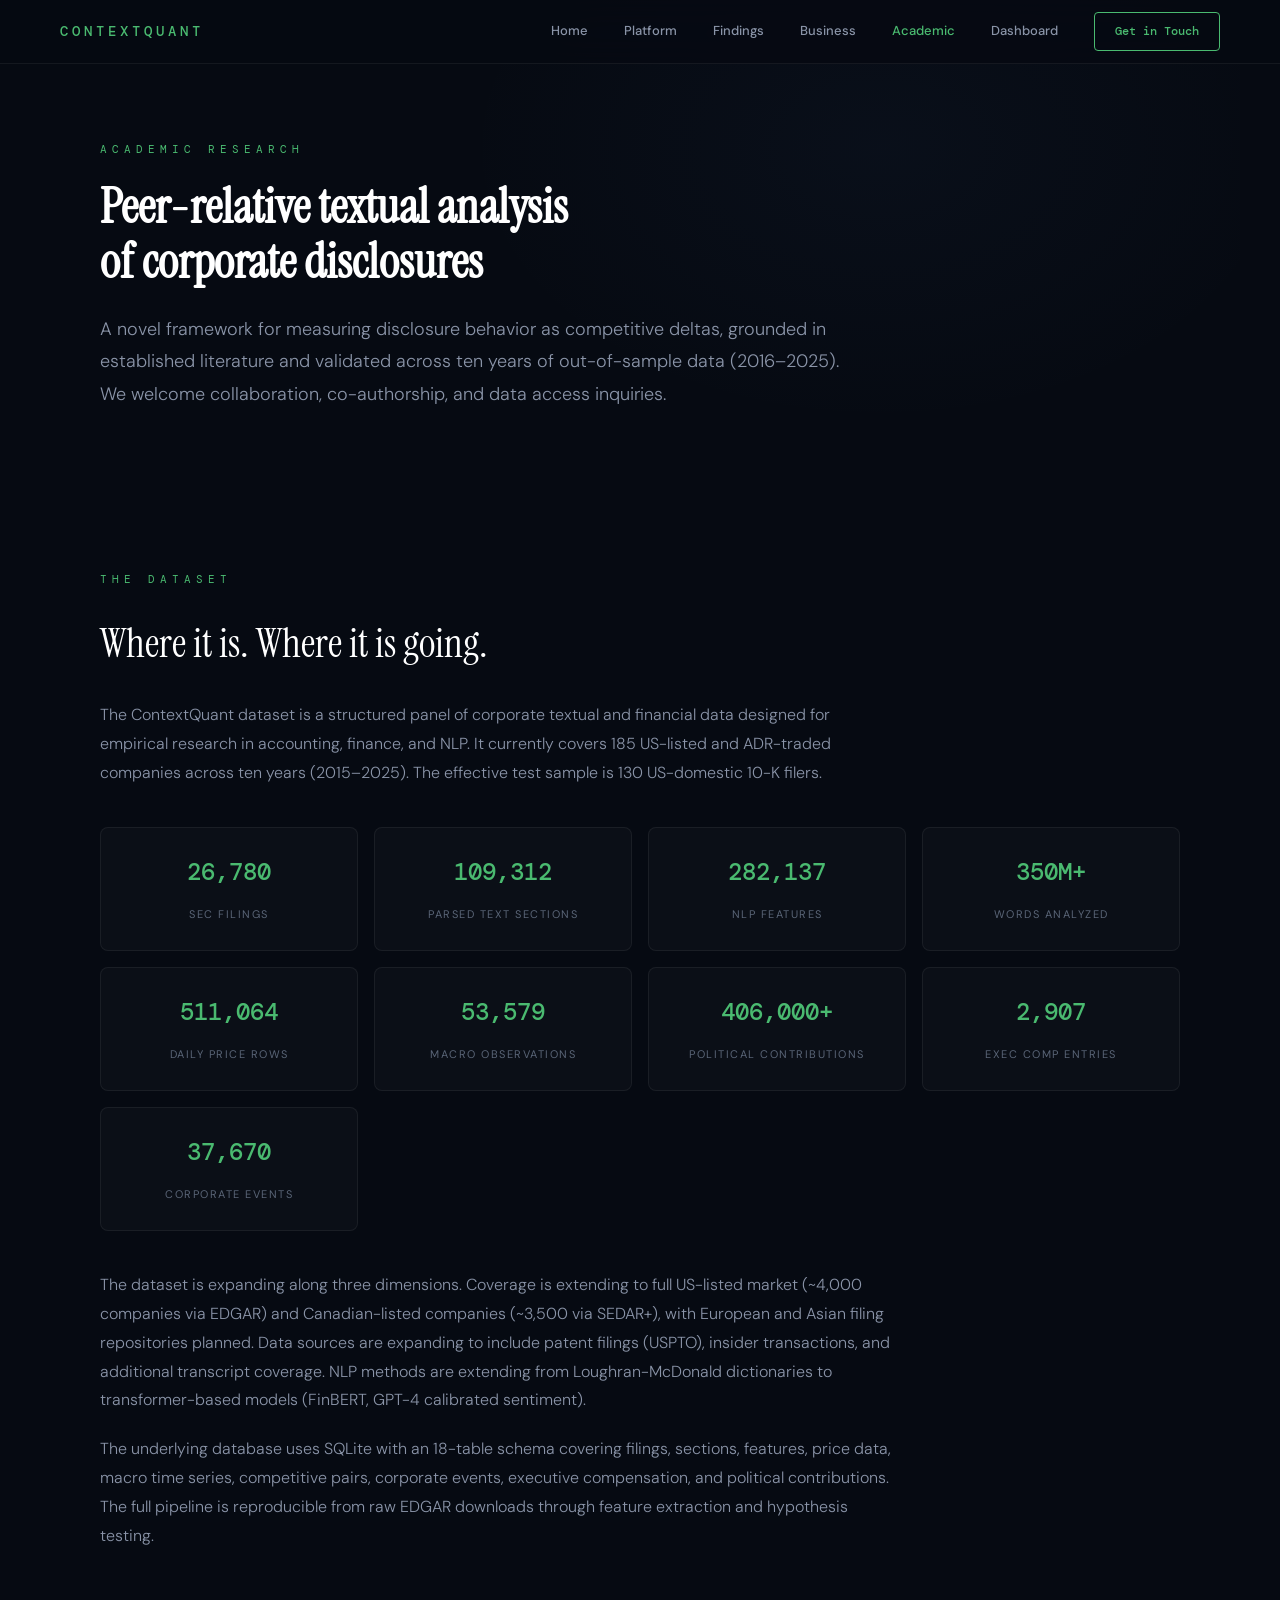
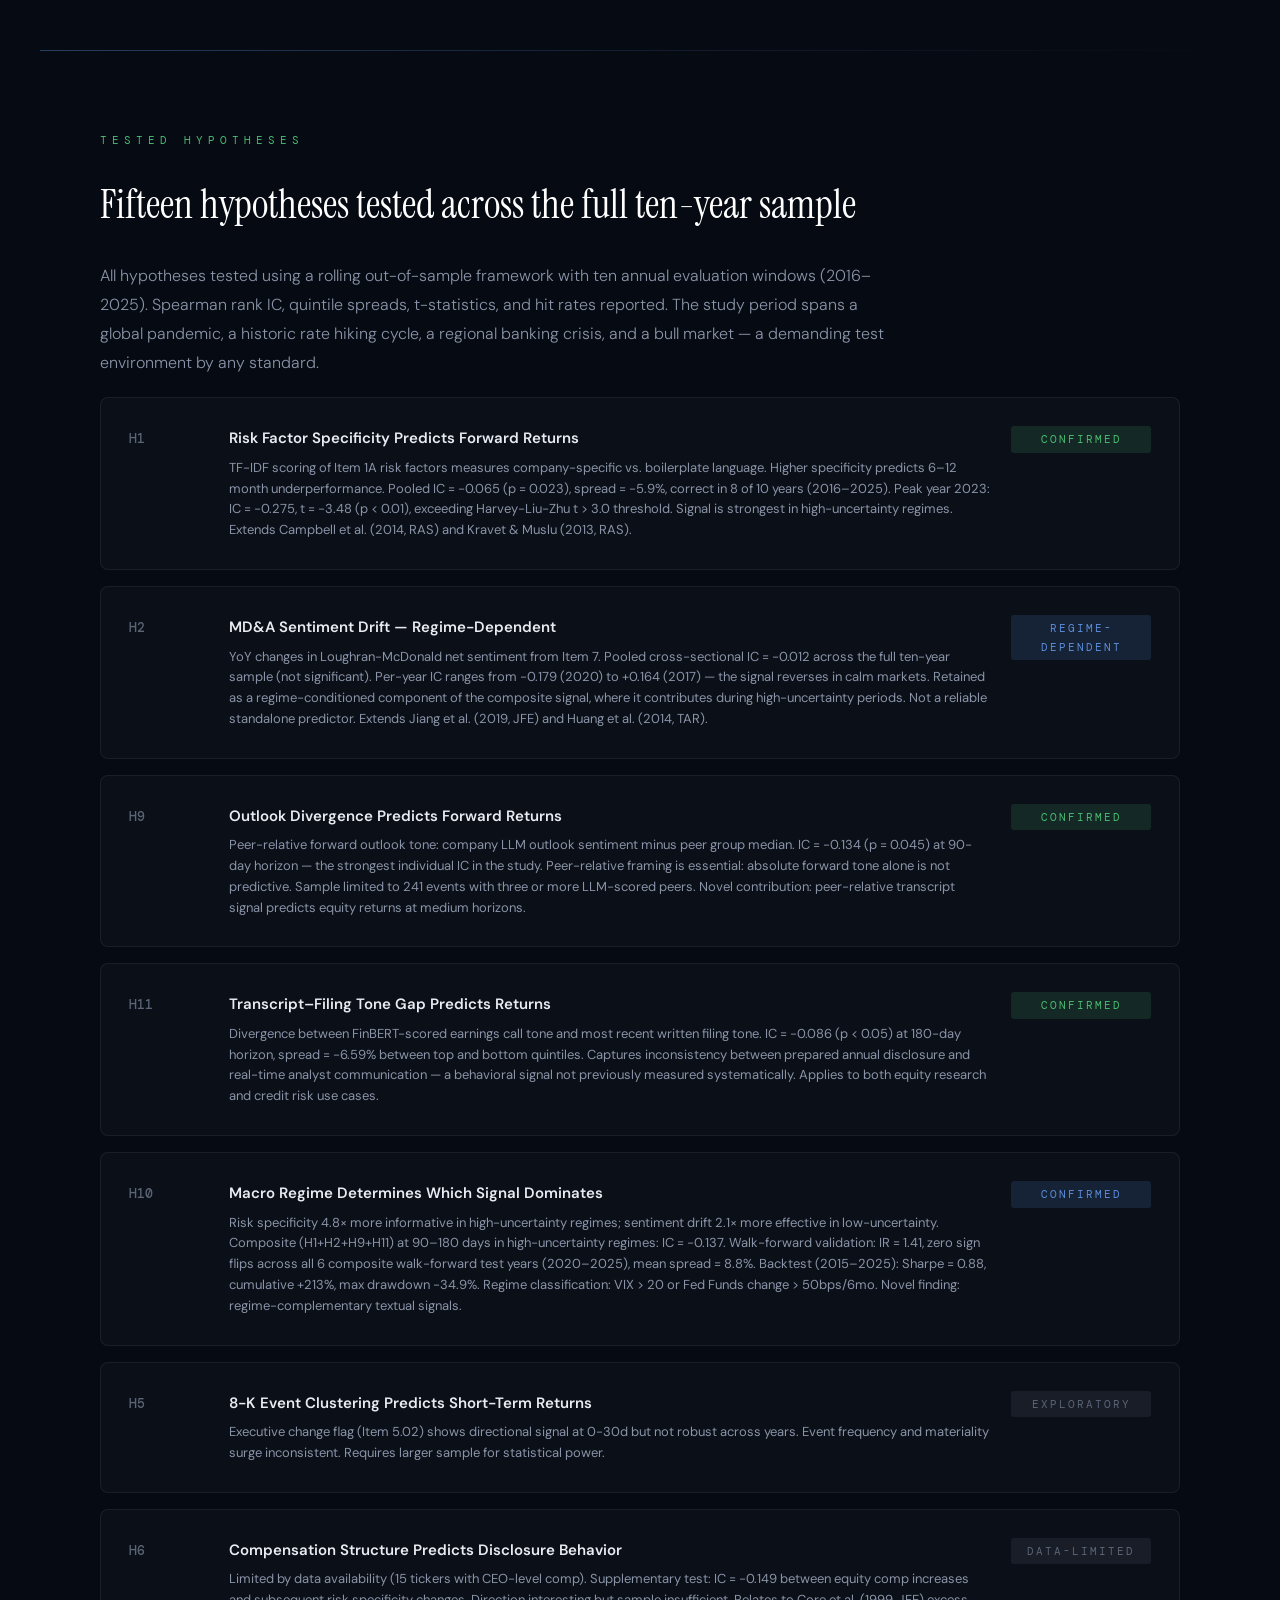
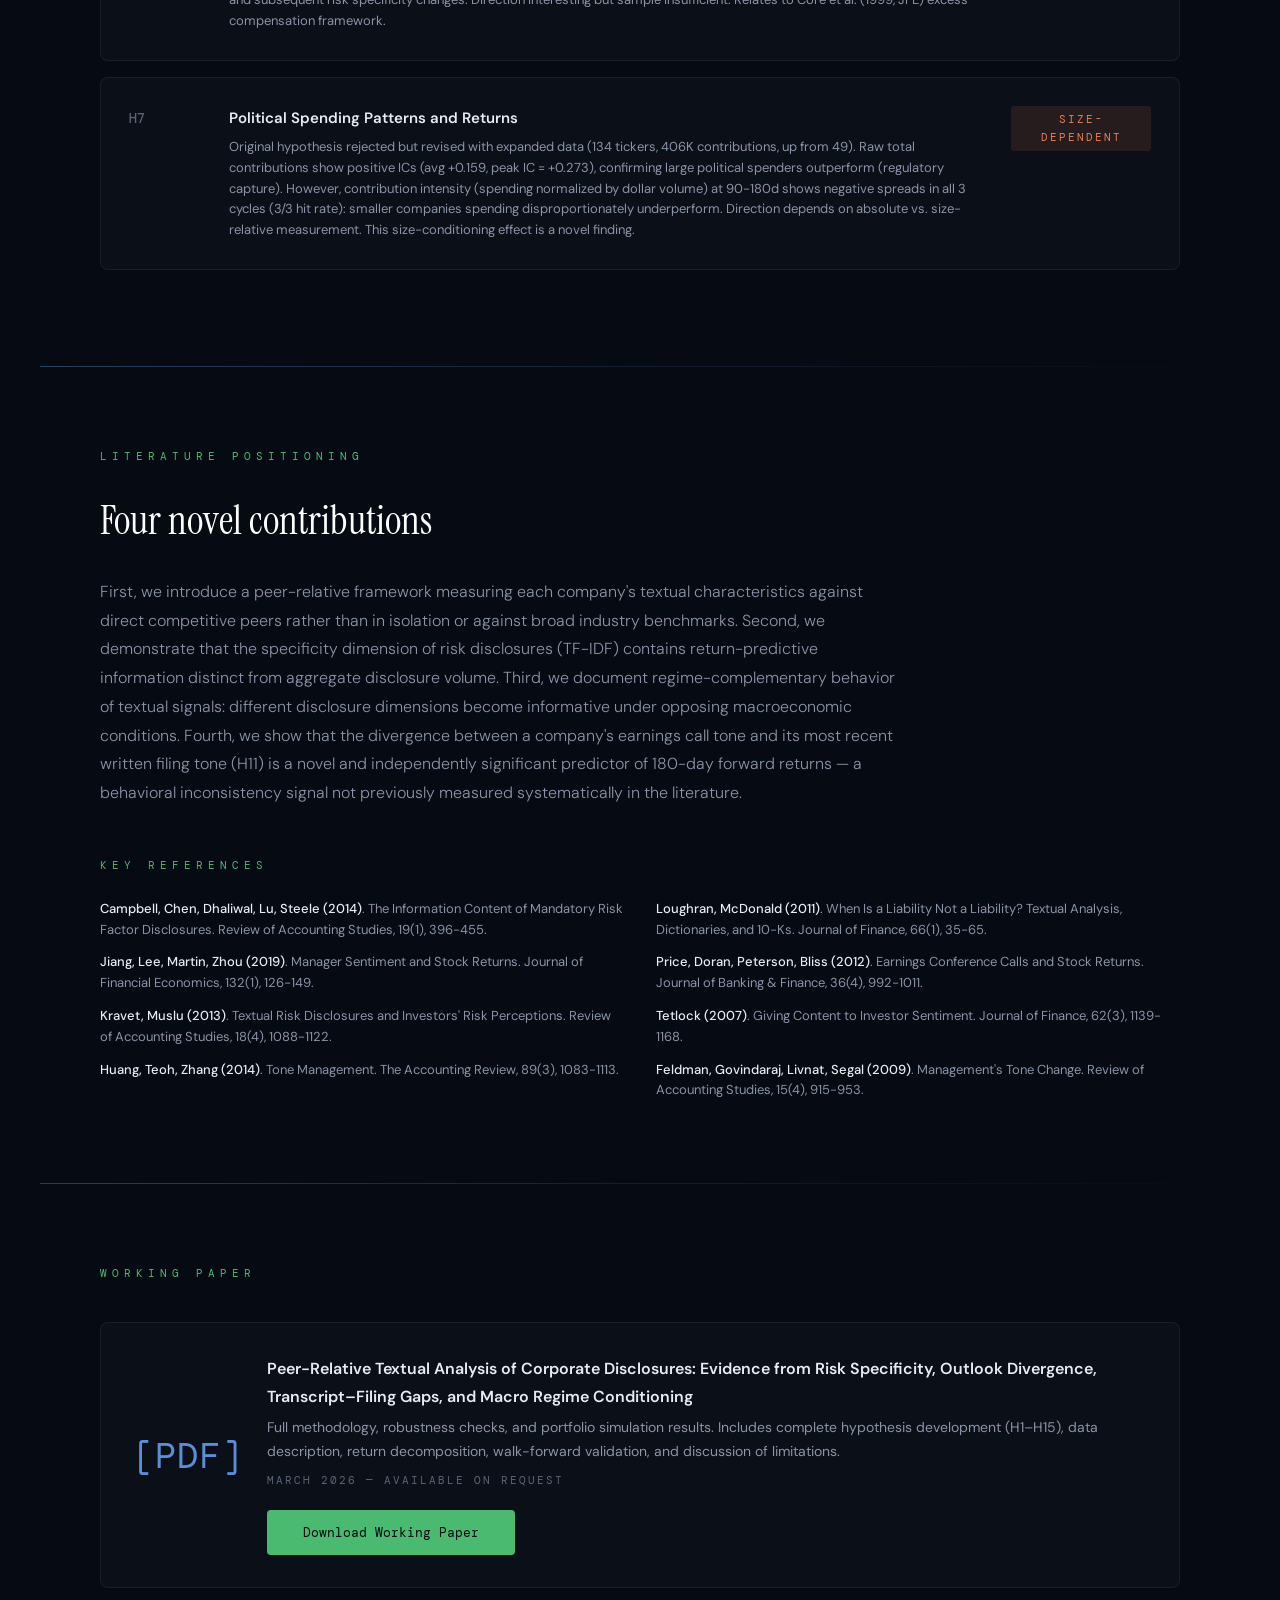
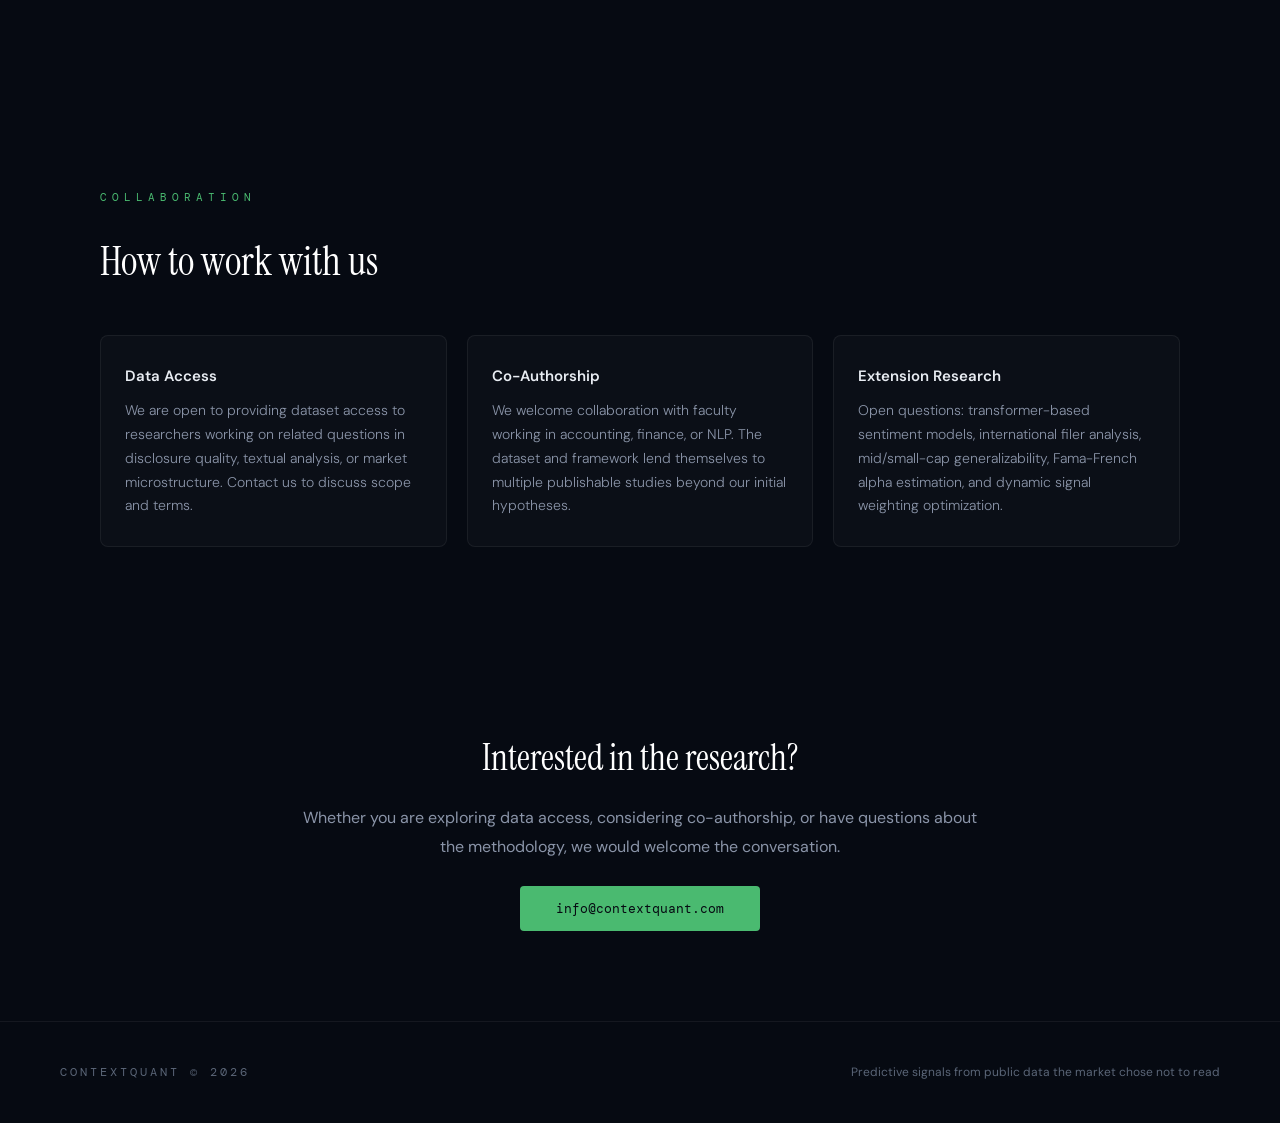
==== academic.html @ c2233251 "Add files via upload" ====
<!DOCTYPE html>
<html lang="en">
<head>
<meta charset="utf-8">
<meta name="viewport" content="width=device-width, initial-scale=1">
<title>ContextQuant | Academic Research</title>
<link href="https://fonts.googleapis.com/css2?family=DM+Mono:wght@300;400;500&family=Instrument+Serif:ital@0;1&family=DM+Sans:wght@300;400;500;600;700&display=swap" rel="stylesheet">
<style>
:root{--bg-deep:#060a12;--bg-card:rgba(255,255,255,0.025);--bg-card-hover:rgba(255,255,255,0.045);--border:rgba(255,255,255,0.06);--border-hover:rgba(74,186,112,0.3);--green:#4aba70;--green-dim:rgba(74,186,112,0.15);--blue:#5b8dd9;--blue-dim:rgba(91,141,217,0.15);--orange:#e67e51;--text-primary:#e8ecf2;--text-secondary:#8a94a8;--text-muted:#5a6577;--mono:'DM Mono','Courier New',monospace;--serif:'Instrument Serif',Georgia,serif;--sans:'DM Sans','Helvetica Neue',sans-serif}
*{margin:0;padding:0;box-sizing:border-box}html{scroll-behavior:smooth}body{background:var(--bg-deep);color:var(--text-primary);font-family:var(--sans);line-height:1.7;-webkit-font-smoothing:antialiased}
nav{position:fixed;top:0;left:0;right:0;z-index:100;background:rgba(6,10,18,0.85);backdrop-filter:blur(20px);border-bottom:1px solid var(--border);padding:0 60px;height:64px;display:flex;align-items:center;justify-content:space-between}
.nav-brand{font-family:var(--mono);font-size:14px;font-weight:500;letter-spacing:4px;color:var(--green);text-transform:uppercase;text-decoration:none}
.nav-links{display:flex;gap:36px;align-items:center}.nav-links a{font-size:13px;font-weight:500;color:var(--text-secondary);text-decoration:none;transition:color 0.3s}.nav-links a:hover{color:var(--text-primary)}.nav-links a.active{color:var(--green)}
.nav-cta{font-family:var(--mono)!important;font-size:12px!important;padding:8px 20px;border:1px solid var(--green);color:var(--green)!important;border-radius:4px;transition:all 0.3s}.nav-cta:hover{background:var(--green-dim)}
.page-hero{padding:140px 60px 80px;max-width:1200px;margin:0 auto;position:relative}
.page-hero::before{content:'';position:absolute;top:0;left:0;right:0;bottom:0;background:radial-gradient(ellipse 600px 400px at 70% 30%,rgba(91,141,217,0.04) 0%,transparent 70%);pointer-events:none}
.page-label{font-family:var(--mono);font-size:11px;letter-spacing:5px;color:var(--green);text-transform:uppercase;margin-bottom:20px;position:relative}
.page-title{font-family:var(--serif);font-size:48px;line-height:1.15;color:#fff;margin-bottom:24px;position:relative}
.page-sub{font-size:18px;font-weight:300;color:var(--text-secondary);line-height:1.8;max-width:740px;position:relative}
section{padding:80px 60px;max-width:1200px;margin:0 auto}
.section-label{font-family:var(--mono);font-size:11px;letter-spacing:5px;color:var(--green);text-transform:uppercase;margin-bottom:20px}
.section-title{font-family:var(--serif);font-size:40px;color:#fff;margin-bottom:24px}
.section-text{font-size:16px;font-weight:300;color:var(--text-secondary);line-height:1.8;max-width:800px;margin-bottom:20px}
.divider{height:1px;background:linear-gradient(90deg,rgba(91,141,217,0.4),rgba(91,141,217,0.15) 50%,transparent);margin:40px 0}

.dataset-grid{display:grid;grid-template-columns:repeat(4,1fr);gap:16px;margin:40px 0}
.ds-card{background:var(--bg-card);border:1px solid var(--border);border-radius:8px;padding:24px 20px;text-align:center;transition:all 0.3s}.ds-card:hover{border-color:var(--border-hover)}
.ds-num{font-family:var(--mono);font-size:24px;font-weight:500;color:var(--green);display:block;margin-bottom:6px}
.ds-label{font-size:11px;letter-spacing:1.5px;text-transform:uppercase;color:var(--text-muted)}

.hyp-card{background:var(--bg-card);border:1px solid var(--border);border-radius:8px;padding:28px 28px;margin-bottom:16px;display:grid;grid-template-columns:80px 1fr 140px;gap:20px;align-items:start;transition:all 0.3s}
.hyp-card:hover{border-color:var(--border-hover)}
.hyp-id{font-family:var(--mono);font-size:13px;font-weight:500;color:var(--text-muted);padding-top:2px}
.hyp-title{font-size:15px;font-weight:600;color:var(--text-primary);margin-bottom:6px}
.hyp-desc{font-size:13px;color:var(--text-secondary);line-height:1.6}
.hyp-status{font-family:var(--mono);font-size:11px;letter-spacing:2px;text-transform:uppercase;padding:4px 12px;border-radius:3px;text-align:center}
.hs-strong{background:var(--green-dim);color:var(--green)}.hs-moderate{background:var(--blue-dim);color:var(--blue)}.hs-weak{background:rgba(122,133,153,0.12);color:var(--text-muted)}.hs-reversed{background:rgba(230,126,81,0.12);color:var(--orange)}

.ref-list{columns:2;column-gap:32px;margin-top:24px}
.ref-item{font-size:13px;color:var(--text-secondary);line-height:1.6;margin-bottom:12px;break-inside:avoid}
.ref-item strong{color:var(--text-primary);font-weight:500}

.collab-grid{display:grid;grid-template-columns:repeat(3,1fr);gap:20px;margin-top:40px}
.collab-card{background:var(--bg-card);border:1px solid var(--border);border-radius:8px;padding:28px 24px;transition:all 0.3s}.collab-card:hover{border-color:var(--border-hover);transform:translateY(-2px)}
.cc-title{font-size:15px;font-weight:600;color:var(--text-primary);margin-bottom:10px}
.cc-text{font-size:14px;font-weight:300;color:var(--text-secondary);line-height:1.7}

.paper-box{background:var(--bg-card);border:1px solid var(--border);border-radius:8px;padding:32px;margin:40px 0;display:flex;align-items:center;gap:24px}
.paper-icon{font-family:var(--mono);font-size:36px;color:var(--blue);flex-shrink:0}
.paper-title{font-size:16px;font-weight:600;color:var(--text-primary);margin-bottom:6px}
.paper-desc{font-size:14px;color:var(--text-secondary)}
.paper-status{font-family:var(--mono);font-size:11px;color:var(--text-muted);letter-spacing:2px;text-transform:uppercase;margin-top:8px}

.cta-section{padding:100px 60px;text-align:center;max-width:800px;margin:0 auto}
.ct{font-family:var(--serif);font-size:36px;color:#fff;margin-bottom:16px}.cx{font-size:16px;color:var(--text-secondary);margin-bottom:32px;line-height:1.8}
.btn{font-family:var(--mono);font-size:13px;padding:14px 36px;background:var(--green);color:var(--bg-deep);border:none;border-radius:4px;text-decoration:none;transition:all 0.3s;cursor:pointer}.btn:hover{background:#5ccf85}
/* PDF Gate Modal */
.modal-overlay{display:none;position:fixed;inset:0;background:rgba(0,0,0,0.75);z-index:500;align-items:center;justify-content:center;padding:24px}
.modal-overlay.open{display:flex}
.modal-box{background:#0d1520;border:1px solid rgba(74,186,112,0.3);border-radius:10px;padding:40px;max-width:480px;width:100%;position:relative}
.modal-close{position:absolute;top:16px;right:16px;background:none;border:none;color:var(--text-muted);font-size:20px;cursor:pointer;line-height:1;padding:4px 8px}
.modal-close:hover{color:var(--text-primary)}
.modal-title{font-family:var(--serif);font-size:24px;color:#fff;margin-bottom:8px}
.modal-sub{font-size:14px;color:var(--text-secondary);margin-bottom:24px;line-height:1.6}
.modal-field{margin-bottom:16px}
.modal-field label{display:block;font-family:var(--mono);font-size:11px;letter-spacing:2px;text-transform:uppercase;color:var(--text-muted);margin-bottom:6px}
.modal-field input{width:100%;background:rgba(255,255,255,0.05);border:1px solid var(--border);border-radius:4px;padding:10px 14px;color:var(--text-primary);font-family:var(--sans);font-size:14px;outline:none;transition:border-color 0.2s}
.modal-field input:focus{border-color:rgba(74,186,112,0.5)}
.modal-row{display:grid;grid-template-columns:1fr 1fr;gap:16px}
.modal-submit{width:100%;margin-top:8px;font-family:var(--mono);font-size:13px;padding:12px;background:var(--green);color:var(--bg-deep);border:none;border-radius:4px;cursor:pointer;transition:background 0.3s;letter-spacing:1px}
.modal-submit:hover{background:#5ccf85}
.modal-note{font-size:12px;color:var(--text-muted);margin-top:12px;text-align:center}
.modal-success{display:none;text-align:center;padding:20px 0}
.modal-success p{color:var(--text-secondary);font-size:15px;line-height:1.7;margin-bottom:16px}
.modal-success .success-icon{font-size:36px;margin-bottom:12px;color:var(--green)}
footer{padding:40px 60px;border-top:1px solid var(--border);display:flex;justify-content:space-between}.fb{font-family:var(--mono);font-size:12px;color:var(--text-muted);letter-spacing:3px;text-transform:uppercase}.fr{font-size:12px;color:var(--text-muted)}
.fi{opacity:0;transform:translateY(24px);transition:opacity 0.7s,transform 0.7s}.fi.v{opacity:1;transform:translateY(0)}
@media(max-width:900px){nav{padding:0 24px}.page-hero,section,.cta-section{padding-left:24px;padding-right:24px}.dataset-grid{grid-template-columns:repeat(2,1fr)}.hyp-card{grid-template-columns:1fr;gap:8px}.collab-grid{grid-template-columns:1fr}.ref-list{columns:1}}

/* Hamburger nav */
.nav-hamburger{display:none;flex-direction:column;justify-content:space-between;width:24px;height:18px;cursor:pointer;background:none;border:none;padding:0;z-index:200}
.nav-hamburger span{display:block;height:2px;background:var(--green);border-radius:2px;transition:all 0.3s}
.nav-hamburger.open span:nth-child(1){transform:translateY(8px) rotate(45deg)}
.nav-hamburger.open span:nth-child(2){opacity:0}
.nav-hamburger.open span:nth-child(3){transform:translateY(-8px) rotate(-45deg)}

@media(max-width:900px){
  .nav-hamburger{display:flex !important}
  .nav-links{display:none;flex-direction:column;position:fixed;top:64px;left:0;right:0;background:rgba(6,10,18,0.98);backdrop-filter:blur(20px);border-bottom:1px solid var(--border);padding:16px 24px 24px;z-index:99}
  .nav-links.mobile-open{display:flex}
  .nav-links a{padding:14px 0;border-bottom:1px solid var(--border);font-size:15px}
  .nav-cta{margin-top:8px;text-align:center;padding:12px 20px}
}
@media(max-width:480px){
  .page-title,.hero-title{font-size:32px!important}
  .section-title{font-size:28px!important}
}
</style>
</head>
<body>
<nav><a href="index.html" class="nav-brand">ContextQuant</a><div class="nav-links" id="navLinks"><a href="index.html">Home</a><a href="index.html#platform">Platform</a><a href="index.html#findings">Findings</a><a href="business.html">Business</a><a href="academic.html" class="active">Academic</a><a href="dashboard.html">Dashboard</a><a href="mailto:info@contextquant.com?subject=ContextQuant%20Academic%20Inquiry" class="nav-cta">Get in Touch</a></div><button class="nav-hamburger" id="navHamburger" aria-label="Menu"><span></span><span></span><span></span></button>
</nav>

<div class="page-hero">
<div class="page-label">Academic Research</div>
<h1 class="page-title">Peer-relative textual analysis<br>of corporate disclosures</h1>
<p class="page-sub">A novel framework for measuring disclosure behavior as competitive deltas, grounded in established literature and validated across ten years of out-of-sample data (2016–2025). We welcome collaboration, co-authorship, and data access inquiries.</p>
</div>

<section>
<div class="section-label">The Dataset</div>
<div class="section-title">Where it is. Where it is going.</div>
<div class="section-text">The ContextQuant dataset is a structured panel of corporate textual and financial data designed for empirical research in accounting, finance, and NLP. It currently covers 185 US-listed and ADR-traded companies across ten years (2015–2025). The effective test sample is 130 US-domestic 10-K filers.</div>

<div class="dataset-grid">
<div class="ds-card"><span class="ds-num">26,780</span><span class="ds-label">SEC Filings</span></div>
<div class="ds-card"><span class="ds-num">109,312</span><span class="ds-label">Parsed Text Sections</span></div>
<div class="ds-card"><span class="ds-num">282,137</span><span class="ds-label">NLP Features</span></div>
<div class="ds-card"><span class="ds-num">350M+</span><span class="ds-label">Words Analyzed</span></div>
<div class="ds-card"><span class="ds-num">511,064</span><span class="ds-label">Daily Price Rows</span></div>
<div class="ds-card"><span class="ds-num">53,579</span><span class="ds-label">Macro Observations</span></div>
<div class="ds-card"><span class="ds-num">406,000+</span><span class="ds-label">Political Contributions</span></div>
<div class="ds-card"><span class="ds-num">2,907</span><span class="ds-label">Exec Comp Entries</span></div>
<div class="ds-card"><span class="ds-num">37,670</span><span class="ds-label">Corporate Events</span></div>
</div>

<div class="section-text">The dataset is expanding along three dimensions. Coverage is extending to full US-listed market (~4,000 companies via EDGAR) and Canadian-listed companies (~3,500 via SEDAR+), with European and Asian filing repositories planned. Data sources are expanding to include patent filings (USPTO), insider transactions, and additional transcript coverage. NLP methods are extending from Loughran-McDonald dictionaries to transformer-based models (FinBERT, GPT-4 calibrated sentiment).</div>

<div class="section-text">The underlying database uses SQLite with an 18-table schema covering filings, sections, features, price data, macro time series, competitive pairs, corporate events, executive compensation, and political contributions. The full pipeline is reproducible from raw EDGAR downloads through feature extraction and hypothesis testing.</div>
</section>

<div class="divider" style="max-width:1200px;margin:0 auto"></div>

<section>
<div class="section-label">Tested Hypotheses</div>
<div class="section-title">Fifteen hypotheses tested across the full ten-year sample</div>
<div class="section-text">All hypotheses tested using a rolling out-of-sample framework with ten annual evaluation windows (2016–2025). Spearman rank IC, quintile spreads, t-statistics, and hit rates reported. The study period spans a global pandemic, a historic rate hiking cycle, a regional banking crisis, and a bull market — a demanding test environment by any standard.</div>

<div class="hyp-card"><div class="hyp-id">H1</div><div><div class="hyp-title">Risk Factor Specificity Predicts Forward Returns</div><div class="hyp-desc">TF-IDF scoring of Item 1A risk factors measures company-specific vs. boilerplate language. Higher specificity predicts 6–12 month underperformance. Pooled IC = -0.065 (p = 0.023), spread = -5.9%, correct in 8 of 10 years (2016–2025). Peak year 2023: IC = -0.275, t = -3.48 (p &lt; 0.01), exceeding Harvey-Liu-Zhu t &gt; 3.0 threshold. Signal is strongest in high-uncertainty regimes. Extends Campbell et al. (2014, RAS) and Kravet &amp; Muslu (2013, RAS).</div></div><div class="hyp-status hs-strong">Confirmed</div></div>

<div class="hyp-card"><div class="hyp-id">H2</div><div><div class="hyp-title">MD&amp;A Sentiment Drift — Regime-Dependent</div><div class="hyp-desc">YoY changes in Loughran-McDonald net sentiment from Item 7. Pooled cross-sectional IC = -0.012 across the full ten-year sample (not significant). Per-year IC ranges from -0.179 (2020) to +0.164 (2017) — the signal reverses in calm markets. Retained as a regime-conditioned component of the composite signal, where it contributes during high-uncertainty periods. Not a reliable standalone predictor. Extends Jiang et al. (2019, JFE) and Huang et al. (2014, TAR).</div></div><div class="hyp-status hs-moderate">Regime-Dependent</div></div>

<div class="hyp-card"><div class="hyp-id">H9</div><div><div class="hyp-title">Outlook Divergence Predicts Forward Returns</div><div class="hyp-desc">Peer-relative forward outlook tone: company LLM outlook sentiment minus peer group median. IC = -0.134 (p = 0.045) at 90-day horizon — the strongest individual IC in the study. Peer-relative framing is essential: absolute forward tone alone is not predictive. Sample limited to 241 events with three or more LLM-scored peers. Novel contribution: peer-relative transcript signal predicts equity returns at medium horizons.</div></div><div class="hyp-status hs-strong">Confirmed</div></div>

<div class="hyp-card"><div class="hyp-id">H11</div><div><div class="hyp-title">Transcript–Filing Tone Gap Predicts Returns</div><div class="hyp-desc">Divergence between FinBERT-scored earnings call tone and most recent written filing tone. IC = -0.086 (p &lt; 0.05) at 180-day horizon, spread = -6.59% between top and bottom quintiles. Captures inconsistency between prepared annual disclosure and real-time analyst communication — a behavioral signal not previously measured systematically. Applies to both equity research and credit risk use cases.</div></div><div class="hyp-status hs-strong">Confirmed</div></div>

<div class="hyp-card"><div class="hyp-id">H10</div><div><div class="hyp-title">Macro Regime Determines Which Signal Dominates</div><div class="hyp-desc">Risk specificity 4.8× more informative in high-uncertainty regimes; sentiment drift 2.1× more effective in low-uncertainty. Composite (H1+H2+H9+H11) at 90–180 days in high-uncertainty regimes: IC = -0.137. Walk-forward validation: IR = 1.41, zero sign flips across all 6 composite walk-forward test years (2020–2025), mean spread = 8.8%. Backtest (2015–2025): Sharpe = 0.88, cumulative +213%, max drawdown -34.9%. Regime classification: VIX &gt; 20 or Fed Funds change &gt; 50bps/6mo. Novel finding: regime-complementary textual signals.</div></div><div class="hyp-status hs-moderate">Confirmed</div></div>

<div class="hyp-card"><div class="hyp-id">H5</div><div><div class="hyp-title">8-K Event Clustering Predicts Short-Term Returns</div><div class="hyp-desc">Executive change flag (Item 5.02) shows directional signal at 0-30d but not robust across years. Event frequency and materiality surge inconsistent. Requires larger sample for statistical power.</div></div><div class="hyp-status hs-weak">Exploratory</div></div>

<div class="hyp-card"><div class="hyp-id">H6</div><div><div class="hyp-title">Compensation Structure Predicts Disclosure Behavior</div><div class="hyp-desc">Limited by data availability (15 tickers with CEO-level comp). Supplementary test: IC = -0.149 between equity comp increases and subsequent risk specificity changes. Direction interesting but sample insufficient. Relates to Core et al. (1999, JFE) excess compensation framework.</div></div><div class="hyp-status hs-weak">Data-Limited</div></div>

<div class="hyp-card"><div class="hyp-id">H7</div><div><div class="hyp-title">Political Spending Patterns and Returns</div><div class="hyp-desc">Original hypothesis rejected but revised with expanded data (134 tickers, 406K contributions, up from 49). Raw total contributions show positive ICs (avg +0.159, peak IC = +0.273), confirming large political spenders outperform (regulatory capture). However, contribution intensity (spending normalized by dollar volume) at 90-180d shows negative spreads in all 3 cycles (3/3 hit rate): smaller companies spending disproportionately underperform. Direction depends on absolute vs. size-relative measurement. This size-conditioning effect is a novel finding.</div></div><div class="hyp-status hs-reversed">Size-Dependent</div></div>
</section>

<div class="divider" style="max-width:1200px;margin:0 auto"></div>

<section>
<div class="section-label">Literature Positioning</div>
<div class="section-title">Four novel contributions</div>
<div class="section-text">First, we introduce a peer-relative framework measuring each company's textual characteristics against direct competitive peers rather than in isolation or against broad industry benchmarks. Second, we demonstrate that the specificity dimension of risk disclosures (TF-IDF) contains return-predictive information distinct from aggregate disclosure volume. Third, we document regime-complementary behavior of textual signals: different disclosure dimensions become informative under opposing macroeconomic conditions. Fourth, we show that the divergence between a company's earnings call tone and its most recent written filing tone (H11) is a novel and independently significant predictor of 180-day forward returns — a behavioral inconsistency signal not previously measured systematically in the literature.</div>

<div class="section-label" style="margin-top:48px">Key References</div>
<div class="ref-list">
<div class="ref-item"><strong>Campbell, Chen, Dhaliwal, Lu, Steele (2014)</strong>. The Information Content of Mandatory Risk Factor Disclosures. Review of Accounting Studies, 19(1), 396-455.</div>
<div class="ref-item"><strong>Jiang, Lee, Martin, Zhou (2019)</strong>. Manager Sentiment and Stock Returns. Journal of Financial Economics, 132(1), 126-149.</div>
<div class="ref-item"><strong>Kravet, Muslu (2013)</strong>. Textual Risk Disclosures and Investors' Risk Perceptions. Review of Accounting Studies, 18(4), 1088-1122.</div>
<div class="ref-item"><strong>Huang, Teoh, Zhang (2014)</strong>. Tone Management. The Accounting Review, 89(3), 1083-1113.</div>
<div class="ref-item"><strong>Loughran, McDonald (2011)</strong>. When Is a Liability Not a Liability? Textual Analysis, Dictionaries, and 10-Ks. Journal of Finance, 66(1), 35-65.</div>
<div class="ref-item"><strong>Price, Doran, Peterson, Bliss (2012)</strong>. Earnings Conference Calls and Stock Returns. Journal of Banking &amp; Finance, 36(4), 992-1011.</div>
<div class="ref-item"><strong>Tetlock (2007)</strong>. Giving Content to Investor Sentiment. Journal of Finance, 62(3), 1139-1168.</div>
<div class="ref-item"><strong>Feldman, Govindaraj, Livnat, Segal (2009)</strong>. Management's Tone Change. Review of Accounting Studies, 15(4), 915-953.</div>
</div>
</section>

<div class="divider" style="max-width:1200px;margin:0 auto"></div>

<section>
<div class="section-label">Working Paper</div>
<div class="paper-box">
<div class="paper-icon">[PDF]</div>
<div>
<div class="paper-title">Peer-Relative Textual Analysis of Corporate Disclosures: Evidence from Risk Specificity, Outlook Divergence, Transcript–Filing Gaps, and Macro Regime Conditioning</div>
<div class="paper-desc">Full methodology, robustness checks, and portfolio simulation results. Includes complete hypothesis development (H1–H15), data description, return decomposition, walk-forward validation, and discussion of limitations.</div>
<div class="paper-status">March 2026 &mdash; Available on request</div>
<div style="margin-top:20px"><button class="btn" id="pdfDownloadBtn">Download Working Paper</button></div>
</div>
</div>
</section>

<section>
<div class="section-label">Collaboration</div>
<div class="section-title">How to work with us</div>
<div class="collab-grid">
<div class="collab-card"><div class="cc-title">Data Access</div><div class="cc-text">We are open to providing dataset access to researchers working on related questions in disclosure quality, textual analysis, or market microstructure. Contact us to discuss scope and terms.</div></div>
<div class="collab-card"><div class="cc-title">Co-Authorship</div><div class="cc-text">We welcome collaboration with faculty working in accounting, finance, or NLP. The dataset and framework lend themselves to multiple publishable studies beyond our initial hypotheses.</div></div>
<div class="collab-card"><div class="cc-title">Extension Research</div><div class="cc-text">Open questions: transformer-based sentiment models, international filer analysis, mid/small-cap generalizability, Fama-French alpha estimation, and dynamic signal weighting optimization.</div></div>
</div>
</section>

<div class="cta-section">
<div class="ct">Interested in the research?</div>
<div class="cx">Whether you are exploring data access, considering co-authorship, or have questions about the methodology, we would welcome the conversation.</div>
<a href="mailto:info@contextquant.com?subject=ContextQuant%20Academic%20Inquiry" class="btn">info@contextquant.com</a>
</div>

<footer><div class="fb">ContextQuant &copy; 2026</div><div class="fr">Predictive signals from public data the market chose not to read</div></footer>
<!-- PDF Gate Modal -->
<div class="modal-overlay" id="pdfModal">
  <div class="modal-box">
    <button class="modal-close" id="modalClose">&times;</button>
    <div id="modalForm">
      <div class="modal-title">Download Working Paper</div>
      <div class="modal-sub">Please share your details and we'll give you immediate access to the full working paper.</div>
      <div class="modal-row">
        <div class="modal-field"><label>First Name</label><input type="text" name="first_name" id="f_first" placeholder="Jane" required></div>
        <div class="modal-field"><label>Last Name</label><input type="text" name="last_name" id="f_last" placeholder="Smith" required></div>
      </div>
      <div class="modal-field"><label>Institution</label><input type="text" name="institution" id="f_inst" placeholder="e.g. RBC Capital Markets" required></div>
      <div class="modal-field"><label>Work Email</label><input type="email" name="email" id="f_email" placeholder="jane@institution.com" required></div>
      <button class="modal-submit" id="modalSubmit">Get the Paper &rarr;</button>
      <div class="modal-note">Your information will not be shared with third parties.</div>
    </div>
    <div class="modal-success" id="modalSuccess">
      <div class="success-icon">&#10003;</div>
      <p>Thank you. A link to the working paper has been sent to your email. If you don't see it within a few minutes, check your spam folder or contact us at <a href="mailto:info@contextquant.com" style="color:var(--green)">info@contextquant.com</a>.</p>
    </div>
  </div>
</div>

<script>
const o=new IntersectionObserver(e=>{e.forEach(e=>{if(e.isIntersecting)e.target.classList.add('v')})},{threshold:0.1,rootMargin:'0px 0px -40px 0px'});document.querySelectorAll('.fade-in').forEach(el=>o.observe(el));

// PDF Gate
(function(){
  var btn=document.getElementById('pdfDownloadBtn');
  var modal=document.getElementById('pdfModal');
  var closeBtn=document.getElementById('modalClose');
  var submitBtn=document.getElementById('modalSubmit');
  var form=document.getElementById('modalForm');
  var success=document.getElementById('modalSuccess');

  if(btn) btn.addEventListener('click',function(){modal.classList.add('open');});
  if(closeBtn) closeBtn.addEventListener('click',function(){modal.classList.remove('open');});
  modal.addEventListener('click',function(e){if(e.target===modal)modal.classList.remove('open');});

  if(submitBtn) submitBtn.addEventListener('click',function(){
    var first=document.getElementById('f_first').value.trim();
    var last=document.getElementById('f_last').value.trim();
    var inst=document.getElementById('f_inst').value.trim();
    var email=document.getElementById('f_email').value.trim();
    if(!first||!last||!inst||!email){alert('Please complete all fields.');return;}
    if(!/\S+@\S+\.\S+/.test(email)){alert('Please enter a valid email address.');return;}
    submitBtn.textContent='Sending\u2026';
    submitBtn.disabled=true;
    fetch('https://formspree.io/f/mlgprrpv',{
      method:'POST',
      headers:{'Content-Type':'application/json','Accept':'application/json'},
      body:JSON.stringify({first_name:first,last_name:last,institution:inst,email:email,_subject:'ContextQuant Working Paper Download'})
    }).then(function(r){
      if(r.ok){form.style.display='none';success.style.display='block';}
      else{submitBtn.textContent='Get the Paper \u2192';submitBtn.disabled=false;alert('Something went wrong. Please try again or email us directly.');}
    }).catch(function(){submitBtn.textContent='Get the Paper \u2192';submitBtn.disabled=false;alert('Network error. Please email info@contextquant.com directly.');});
  });
})();
</script>
<script>
(function(){
  var hb=document.getElementById('navHamburger');
  var nl=document.getElementById('navLinks');
  if(!hb||!nl)return;
  hb.addEventListener('click',function(){
    hb.classList.toggle('open');
    nl.classList.toggle('mobile-open');
  });
  nl.querySelectorAll('a').forEach(function(a){
    a.addEventListener('click',function(){
      hb.classList.remove('open');
      nl.classList.remove('mobile-open');
    });
  });
})();
</script>
</body>
</html>
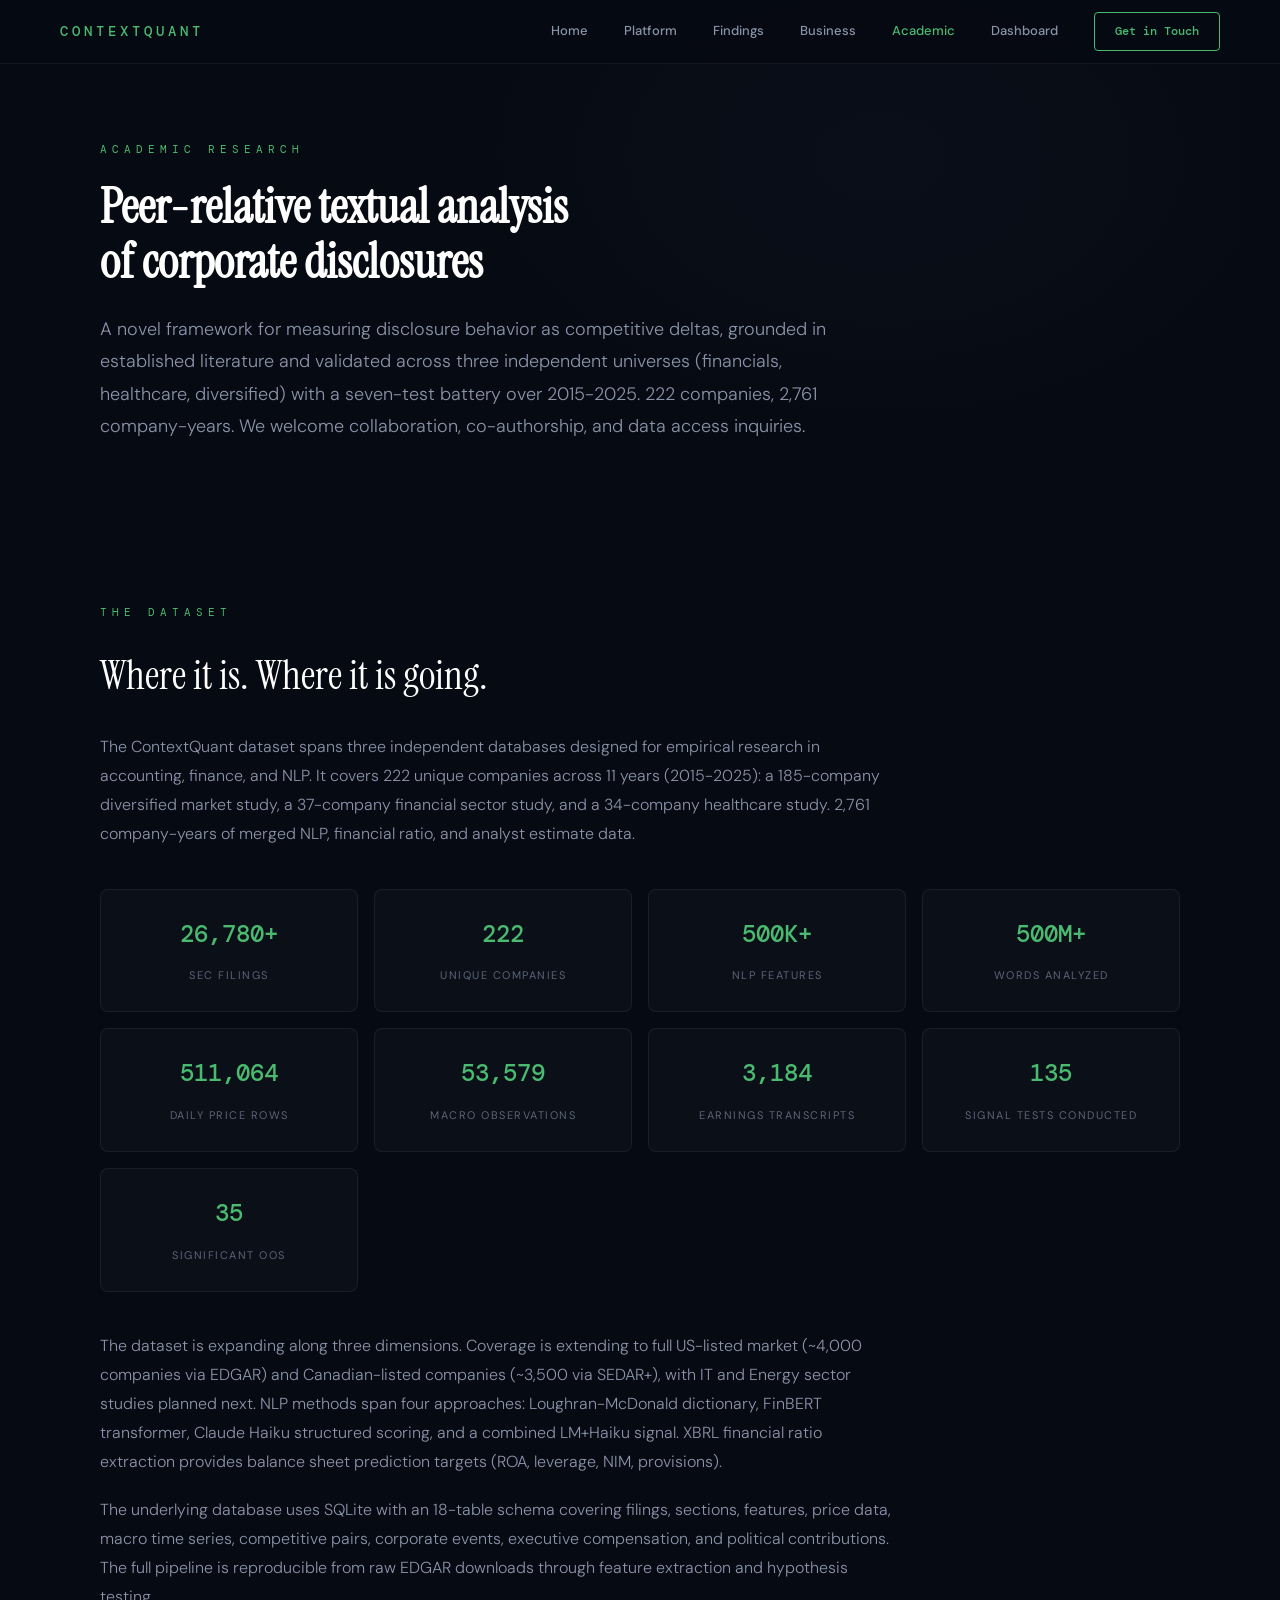
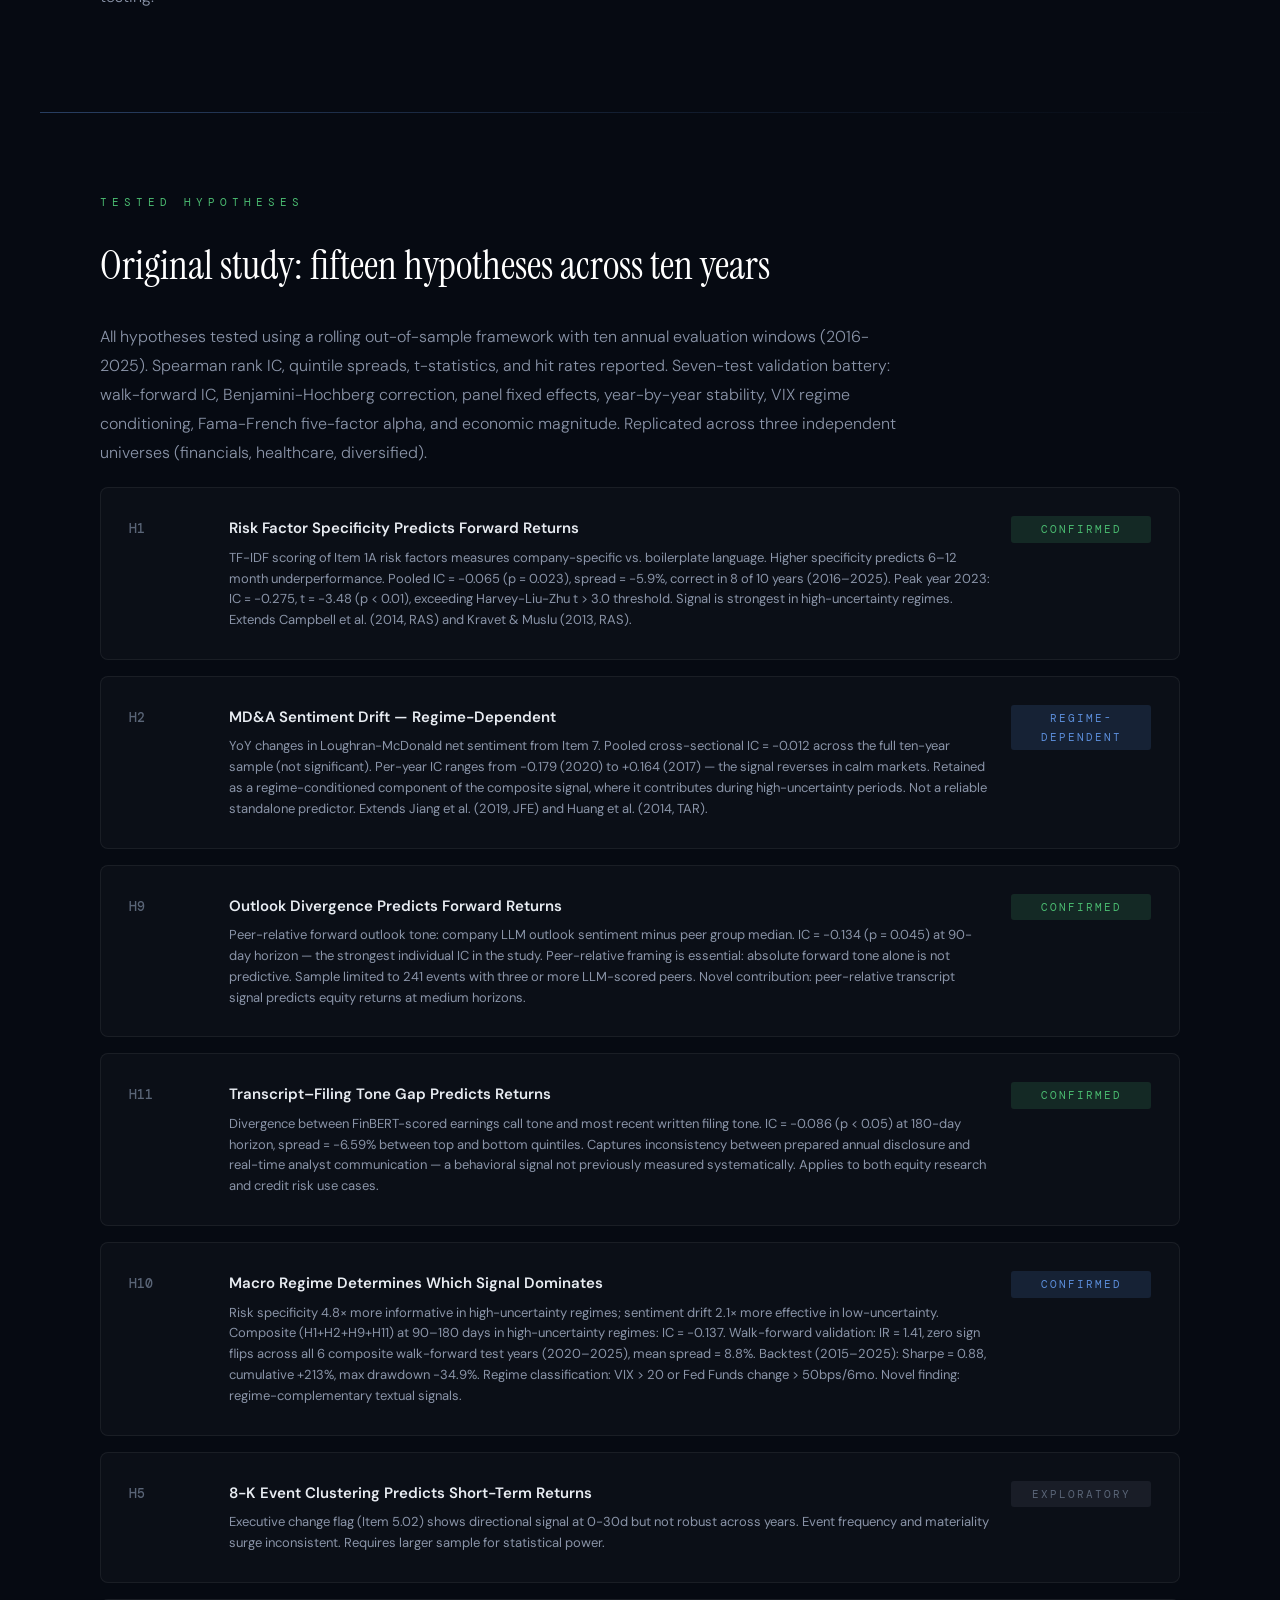
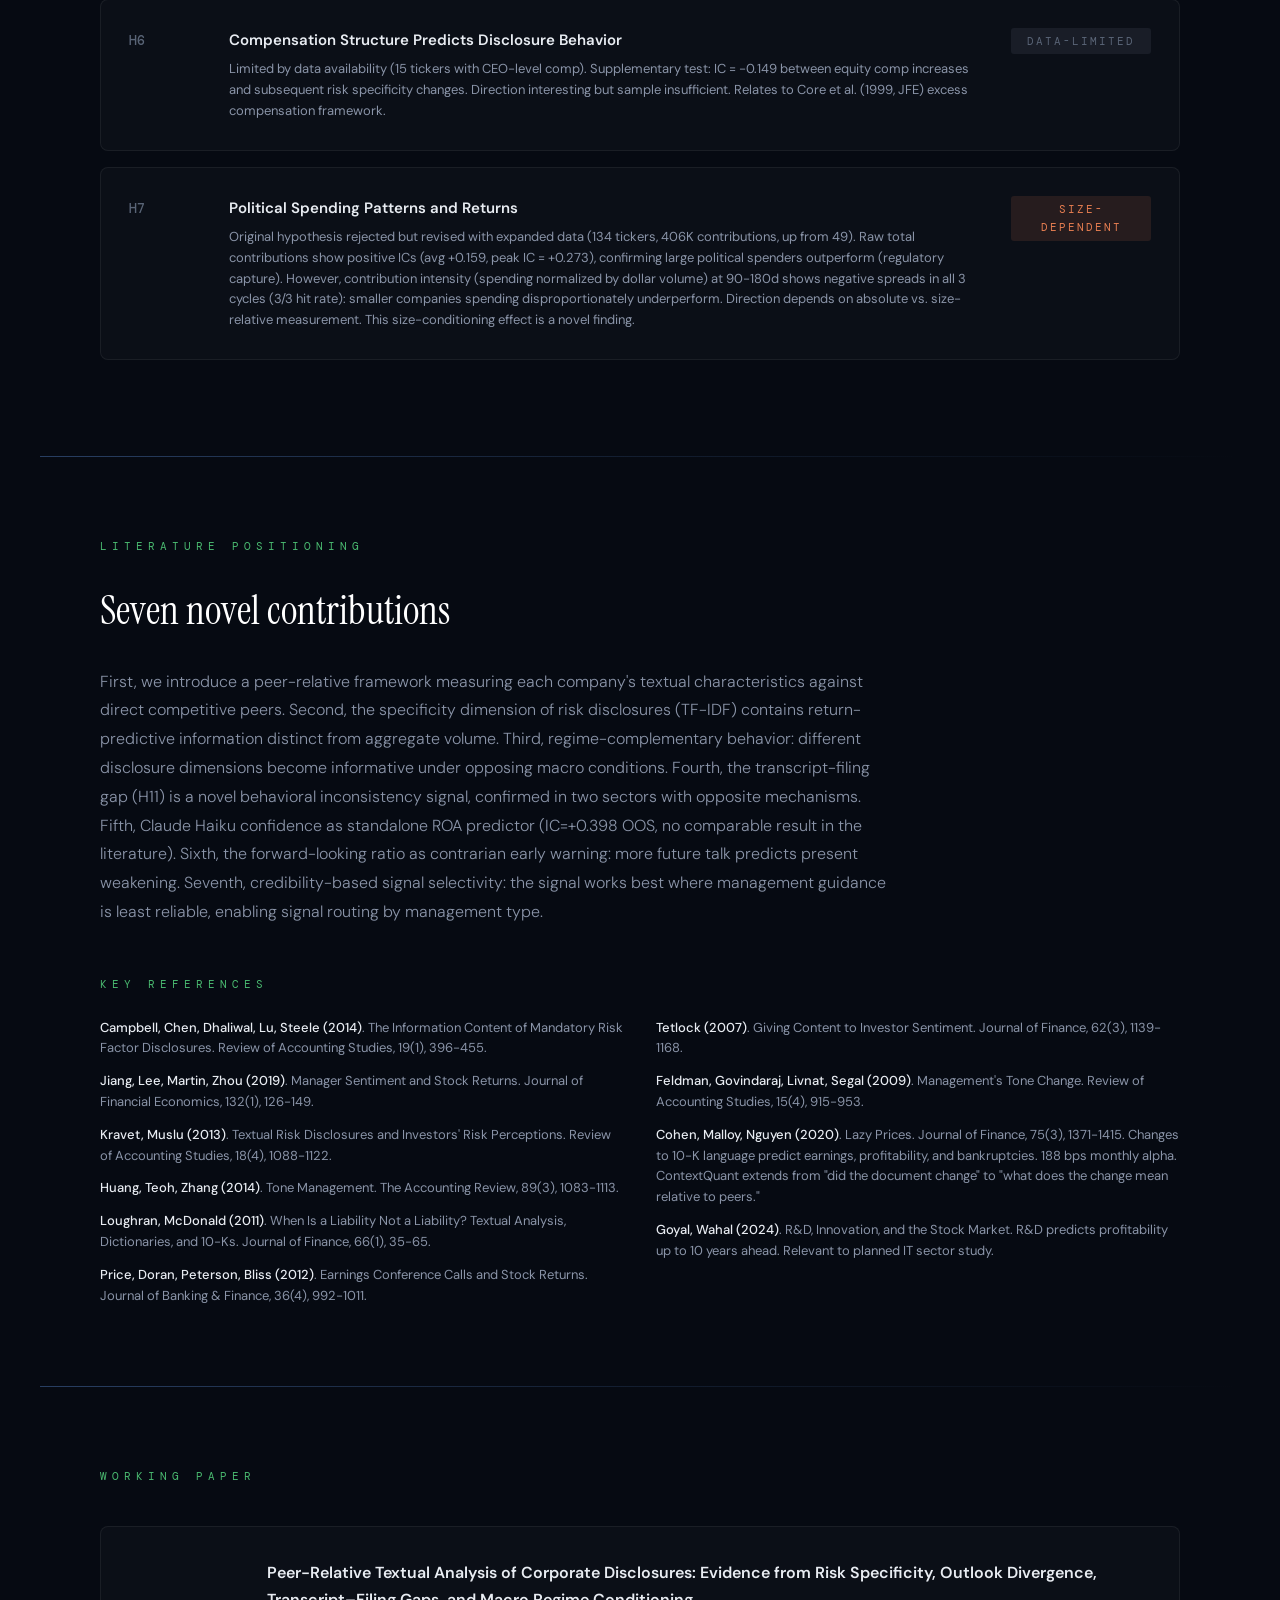
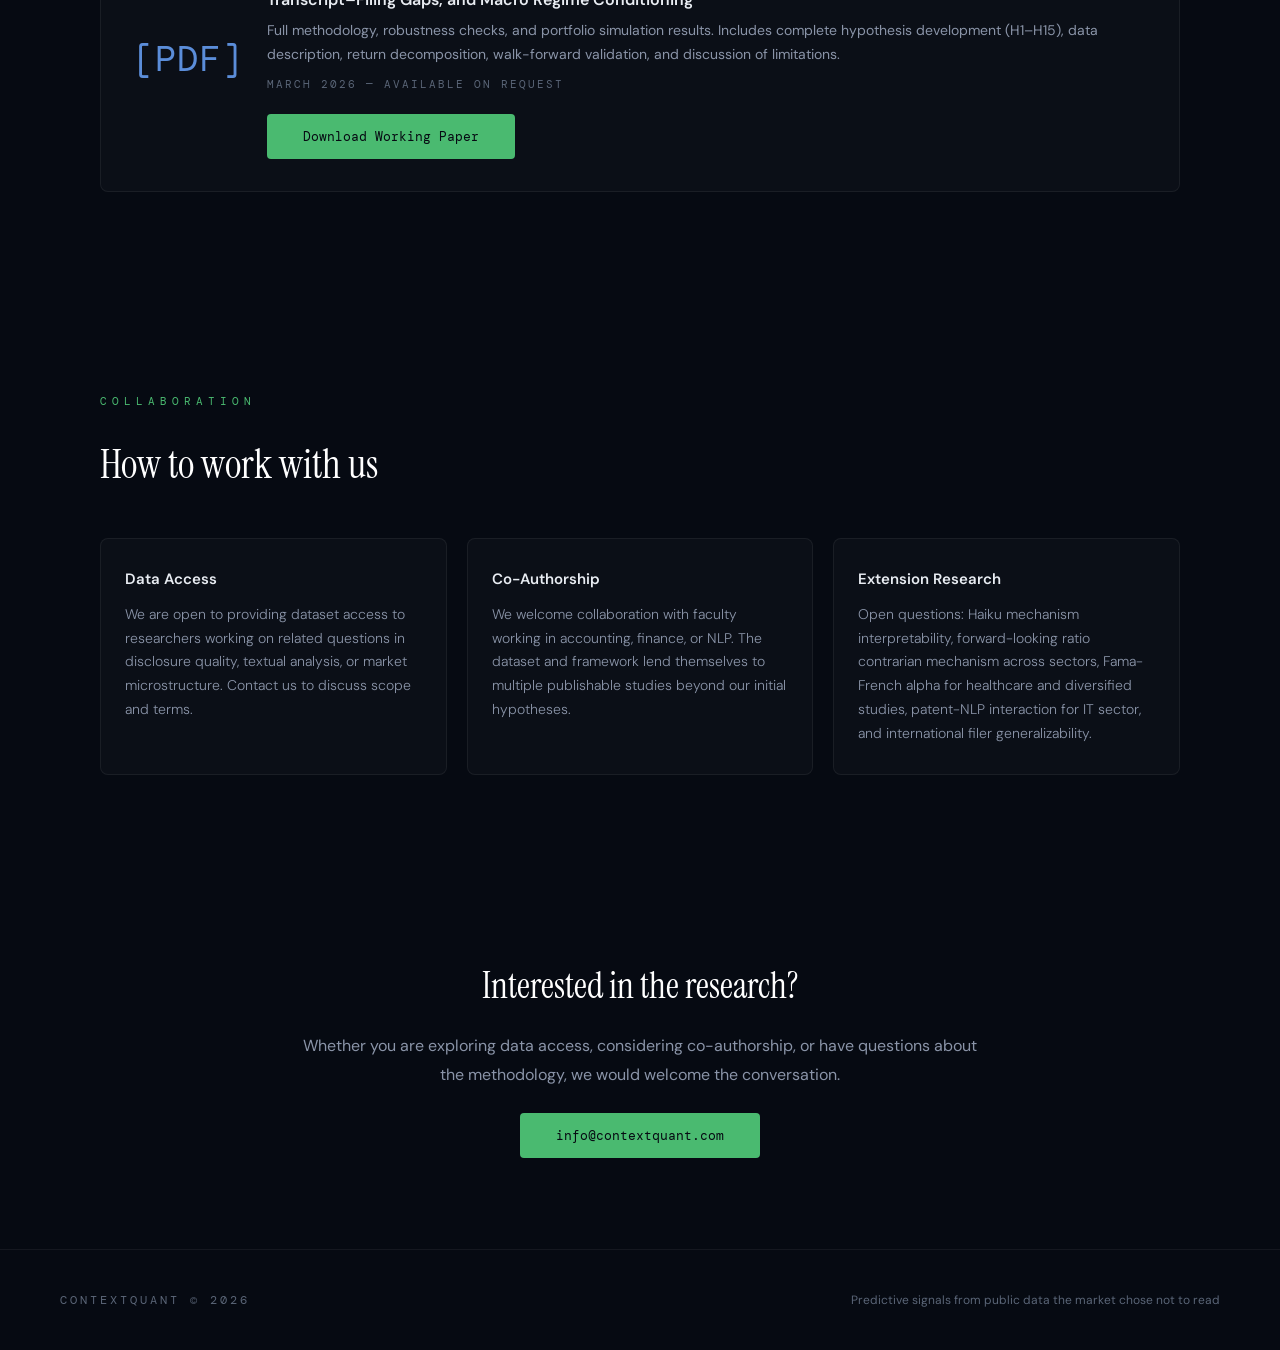
==== commit f65bd325: "Add files via upload" ====
--- a/academic.html
+++ b/academic.html
@@ -104,27 +104,27 @@
 <div class="page-hero">
 <div class="page-label">Academic Research</div>
 <h1 class="page-title">Peer-relative textual analysis<br>of corporate disclosures</h1>
-<p class="page-sub">A novel framework for measuring disclosure behavior as competitive deltas, grounded in established literature and validated across ten years of out-of-sample data (2016–2025). We welcome collaboration, co-authorship, and data access inquiries.</p>
+<p class="page-sub">A novel framework for measuring disclosure behavior as competitive deltas, grounded in established literature and validated across three independent universes (financials, healthcare, diversified) with a seven-test battery over 2015-2025. 222 companies, 2,761 company-years. We welcome collaboration, co-authorship, and data access inquiries.</p>
 </div>
 
 <section>
 <div class="section-label">The Dataset</div>
 <div class="section-title">Where it is. Where it is going.</div>
-<div class="section-text">The ContextQuant dataset is a structured panel of corporate textual and financial data designed for empirical research in accounting, finance, and NLP. It currently covers 185 US-listed and ADR-traded companies across ten years (2015–2025). The effective test sample is 130 US-domestic 10-K filers.</div>
+<div class="section-text">The ContextQuant dataset spans three independent databases designed for empirical research in accounting, finance, and NLP. It covers 222 unique companies across 11 years (2015-2025): a 185-company diversified market study, a 37-company financial sector study, and a 34-company healthcare study. 2,761 company-years of merged NLP, financial ratio, and analyst estimate data.</div>
 
 <div class="dataset-grid">
-<div class="ds-card"><span class="ds-num">26,780</span><span class="ds-label">SEC Filings</span></div>
-<div class="ds-card"><span class="ds-num">109,312</span><span class="ds-label">Parsed Text Sections</span></div>
-<div class="ds-card"><span class="ds-num">282,137</span><span class="ds-label">NLP Features</span></div>
-<div class="ds-card"><span class="ds-num">350M+</span><span class="ds-label">Words Analyzed</span></div>
+<div class="ds-card"><span class="ds-num">26,780+</span><span class="ds-label">SEC Filings</span></div>
+<div class="ds-card"><span class="ds-num">222</span><span class="ds-label">Unique Companies</span></div>
+<div class="ds-card"><span class="ds-num">500K+</span><span class="ds-label">NLP Features</span></div>
+<div class="ds-card"><span class="ds-num">500M+</span><span class="ds-label">Words Analyzed</span></div>
 <div class="ds-card"><span class="ds-num">511,064</span><span class="ds-label">Daily Price Rows</span></div>
 <div class="ds-card"><span class="ds-num">53,579</span><span class="ds-label">Macro Observations</span></div>
-<div class="ds-card"><span class="ds-num">406,000+</span><span class="ds-label">Political Contributions</span></div>
-<div class="ds-card"><span class="ds-num">2,907</span><span class="ds-label">Exec Comp Entries</span></div>
-<div class="ds-card"><span class="ds-num">37,670</span><span class="ds-label">Corporate Events</span></div>
-</div>
-
-<div class="section-text">The dataset is expanding along three dimensions. Coverage is extending to full US-listed market (~4,000 companies via EDGAR) and Canadian-listed companies (~3,500 via SEDAR+), with European and Asian filing repositories planned. Data sources are expanding to include patent filings (USPTO), insider transactions, and additional transcript coverage. NLP methods are extending from Loughran-McDonald dictionaries to transformer-based models (FinBERT, GPT-4 calibrated sentiment).</div>
+<div class="ds-card"><span class="ds-num">3,184</span><span class="ds-label">Earnings Transcripts</span></div>
+<div class="ds-card"><span class="ds-num">135</span><span class="ds-label">Signal Tests Conducted</span></div>
+<div class="ds-card"><span class="ds-num">35</span><span class="ds-label">Significant OOS</span></div>
+</div>
+
+<div class="section-text">The dataset is expanding along three dimensions. Coverage is extending to full US-listed market (~4,000 companies via EDGAR) and Canadian-listed companies (~3,500 via SEDAR+), with IT and Energy sector studies planned next. NLP methods span four approaches: Loughran-McDonald dictionary, FinBERT transformer, Claude Haiku structured scoring, and a combined LM+Haiku signal. XBRL financial ratio extraction provides balance sheet prediction targets (ROA, leverage, NIM, provisions).</div>
 
 <div class="section-text">The underlying database uses SQLite with an 18-table schema covering filings, sections, features, price data, macro time series, competitive pairs, corporate events, executive compensation, and political contributions. The full pipeline is reproducible from raw EDGAR downloads through feature extraction and hypothesis testing.</div>
 </section>
@@ -133,8 +133,8 @@
 
 <section>
 <div class="section-label">Tested Hypotheses</div>
-<div class="section-title">Fifteen hypotheses tested across the full ten-year sample</div>
-<div class="section-text">All hypotheses tested using a rolling out-of-sample framework with ten annual evaluation windows (2016–2025). Spearman rank IC, quintile spreads, t-statistics, and hit rates reported. The study period spans a global pandemic, a historic rate hiking cycle, a regional banking crisis, and a bull market — a demanding test environment by any standard.</div>
+<div class="section-title">Original study: fifteen hypotheses across ten years</div>
+<div class="section-text">All hypotheses tested using a rolling out-of-sample framework with ten annual evaluation windows (2016-2025). Spearman rank IC, quintile spreads, t-statistics, and hit rates reported. Seven-test validation battery: walk-forward IC, Benjamini-Hochberg correction, panel fixed effects, year-by-year stability, VIX regime conditioning, Fama-French five-factor alpha, and economic magnitude. Replicated across three independent universes (financials, healthcare, diversified).</div>
 
 <div class="hyp-card"><div class="hyp-id">H1</div><div><div class="hyp-title">Risk Factor Specificity Predicts Forward Returns</div><div class="hyp-desc">TF-IDF scoring of Item 1A risk factors measures company-specific vs. boilerplate language. Higher specificity predicts 6–12 month underperformance. Pooled IC = -0.065 (p = 0.023), spread = -5.9%, correct in 8 of 10 years (2016–2025). Peak year 2023: IC = -0.275, t = -3.48 (p &lt; 0.01), exceeding Harvey-Liu-Zhu t &gt; 3.0 threshold. Signal is strongest in high-uncertainty regimes. Extends Campbell et al. (2014, RAS) and Kravet &amp; Muslu (2013, RAS).</div></div><div class="hyp-status hs-strong">Confirmed</div></div>
 
@@ -157,8 +157,8 @@
 
 <section>
 <div class="section-label">Literature Positioning</div>
-<div class="section-title">Four novel contributions</div>
-<div class="section-text">First, we introduce a peer-relative framework measuring each company's textual characteristics against direct competitive peers rather than in isolation or against broad industry benchmarks. Second, we demonstrate that the specificity dimension of risk disclosures (TF-IDF) contains return-predictive information distinct from aggregate disclosure volume. Third, we document regime-complementary behavior of textual signals: different disclosure dimensions become informative under opposing macroeconomic conditions. Fourth, we show that the divergence between a company's earnings call tone and its most recent written filing tone (H11) is a novel and independently significant predictor of 180-day forward returns — a behavioral inconsistency signal not previously measured systematically in the literature.</div>
+<div class="section-title">Seven novel contributions</div>
+<div class="section-text">First, we introduce a peer-relative framework measuring each company's textual characteristics against direct competitive peers. Second, the specificity dimension of risk disclosures (TF-IDF) contains return-predictive information distinct from aggregate volume. Third, regime-complementary behavior: different disclosure dimensions become informative under opposing macro conditions. Fourth, the transcript-filing gap (H11) is a novel behavioral inconsistency signal, confirmed in two sectors with opposite mechanisms. Fifth, Claude Haiku confidence as standalone ROA predictor (IC=+0.398 OOS, no comparable result in the literature). Sixth, the forward-looking ratio as contrarian early warning: more future talk predicts present weakening. Seventh, credibility-based signal selectivity: the signal works best where management guidance is least reliable, enabling signal routing by management type.</div>
 
 <div class="section-label" style="margin-top:48px">Key References</div>
 <div class="ref-list">
@@ -170,6 +170,8 @@
 <div class="ref-item"><strong>Price, Doran, Peterson, Bliss (2012)</strong>. Earnings Conference Calls and Stock Returns. Journal of Banking &amp; Finance, 36(4), 992-1011.</div>
 <div class="ref-item"><strong>Tetlock (2007)</strong>. Giving Content to Investor Sentiment. Journal of Finance, 62(3), 1139-1168.</div>
 <div class="ref-item"><strong>Feldman, Govindaraj, Livnat, Segal (2009)</strong>. Management's Tone Change. Review of Accounting Studies, 15(4), 915-953.</div>
+<div class="ref-item"><strong>Cohen, Malloy, Nguyen (2020)</strong>. Lazy Prices. Journal of Finance, 75(3), 1371-1415. Changes to 10-K language predict earnings, profitability, and bankruptcies. 188 bps monthly alpha. ContextQuant extends from "did the document change" to "what does the change mean relative to peers."</div>
+<div class="ref-item"><strong>Goyal, Wahal (2024)</strong>. R&amp;D, Innovation, and the Stock Market. R&amp;D predicts profitability up to 10 years ahead. Relevant to planned IT sector study.</div>
 </div>
 </section>
 
@@ -194,7 +196,7 @@
 <div class="collab-grid">
 <div class="collab-card"><div class="cc-title">Data Access</div><div class="cc-text">We are open to providing dataset access to researchers working on related questions in disclosure quality, textual analysis, or market microstructure. Contact us to discuss scope and terms.</div></div>
 <div class="collab-card"><div class="cc-title">Co-Authorship</div><div class="cc-text">We welcome collaboration with faculty working in accounting, finance, or NLP. The dataset and framework lend themselves to multiple publishable studies beyond our initial hypotheses.</div></div>
-<div class="collab-card"><div class="cc-title">Extension Research</div><div class="cc-text">Open questions: transformer-based sentiment models, international filer analysis, mid/small-cap generalizability, Fama-French alpha estimation, and dynamic signal weighting optimization.</div></div>
+<div class="collab-card"><div class="cc-title">Extension Research</div><div class="cc-text">Open questions: Haiku mechanism interpretability, forward-looking ratio contrarian mechanism across sectors, Fama-French alpha for healthcare and diversified studies, patent-NLP interaction for IT sector, and international filer generalizability.</div></div>
 </div>
 </section>
 
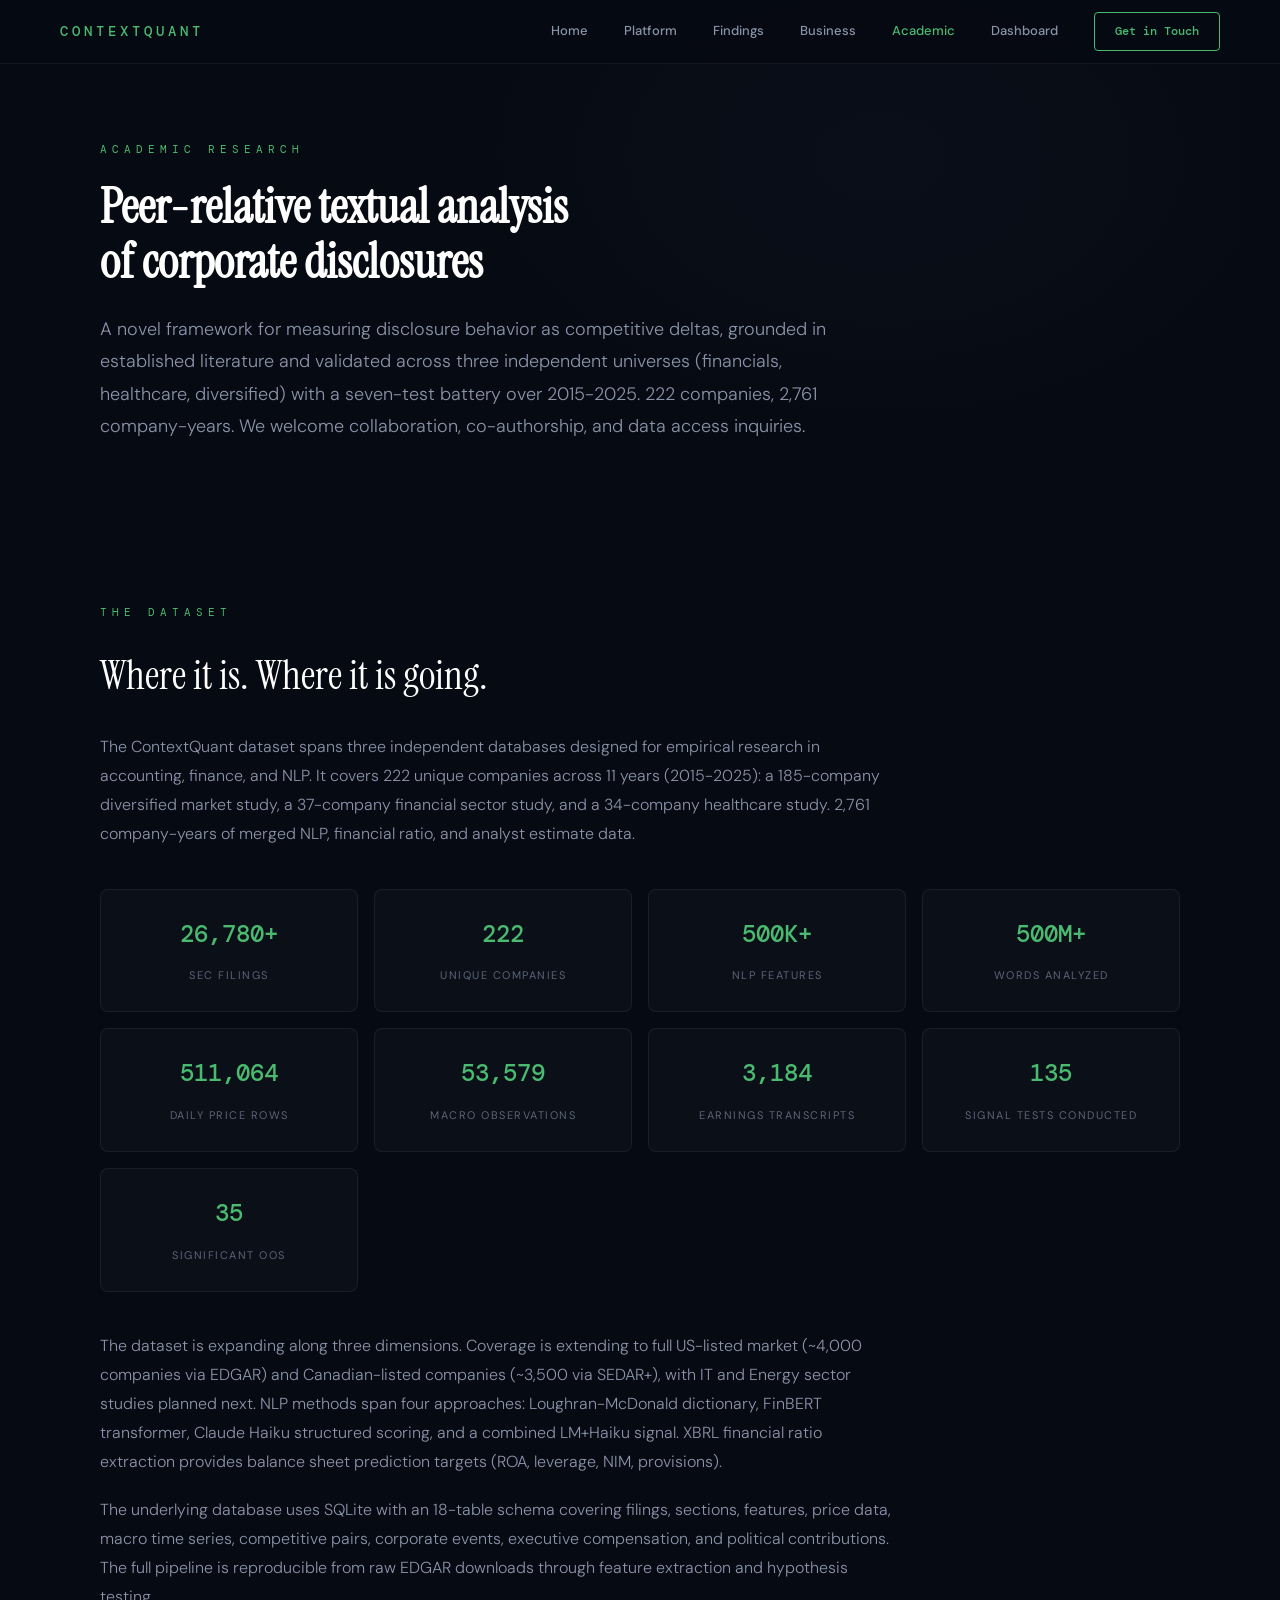
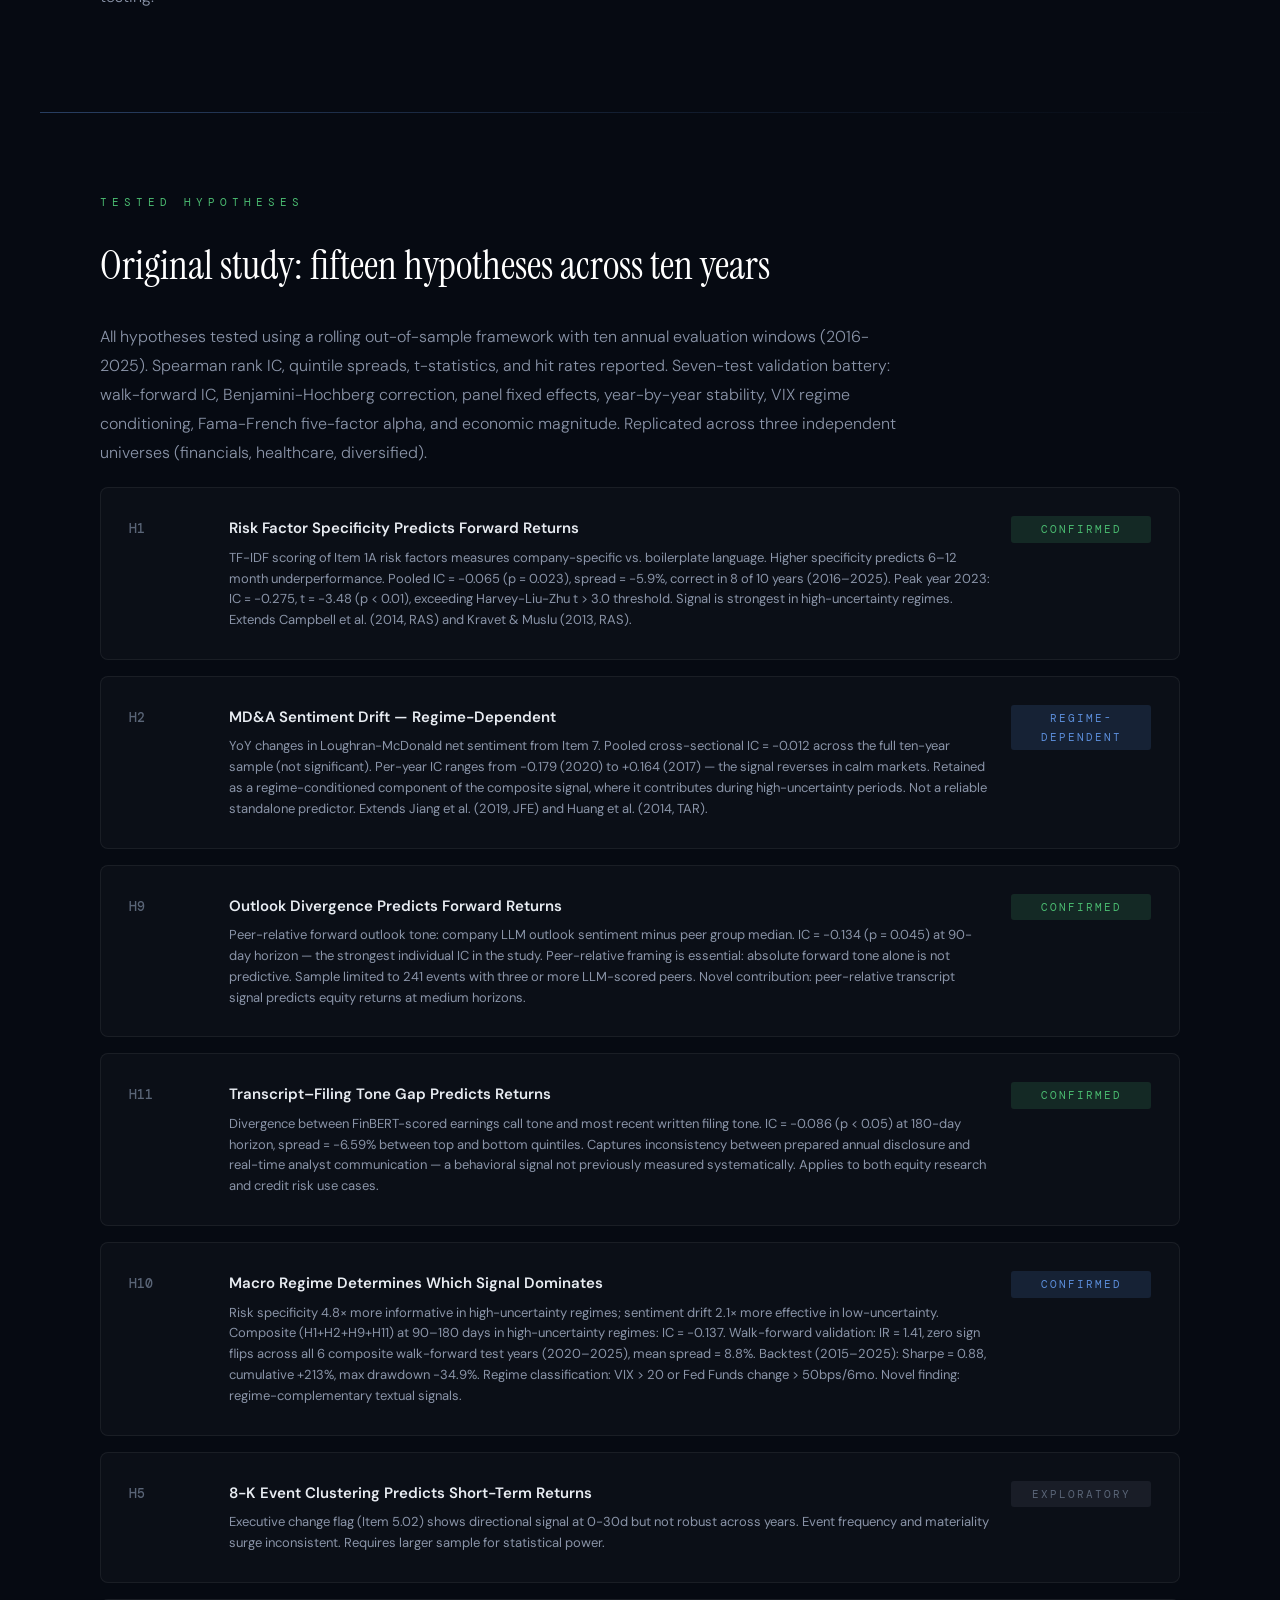
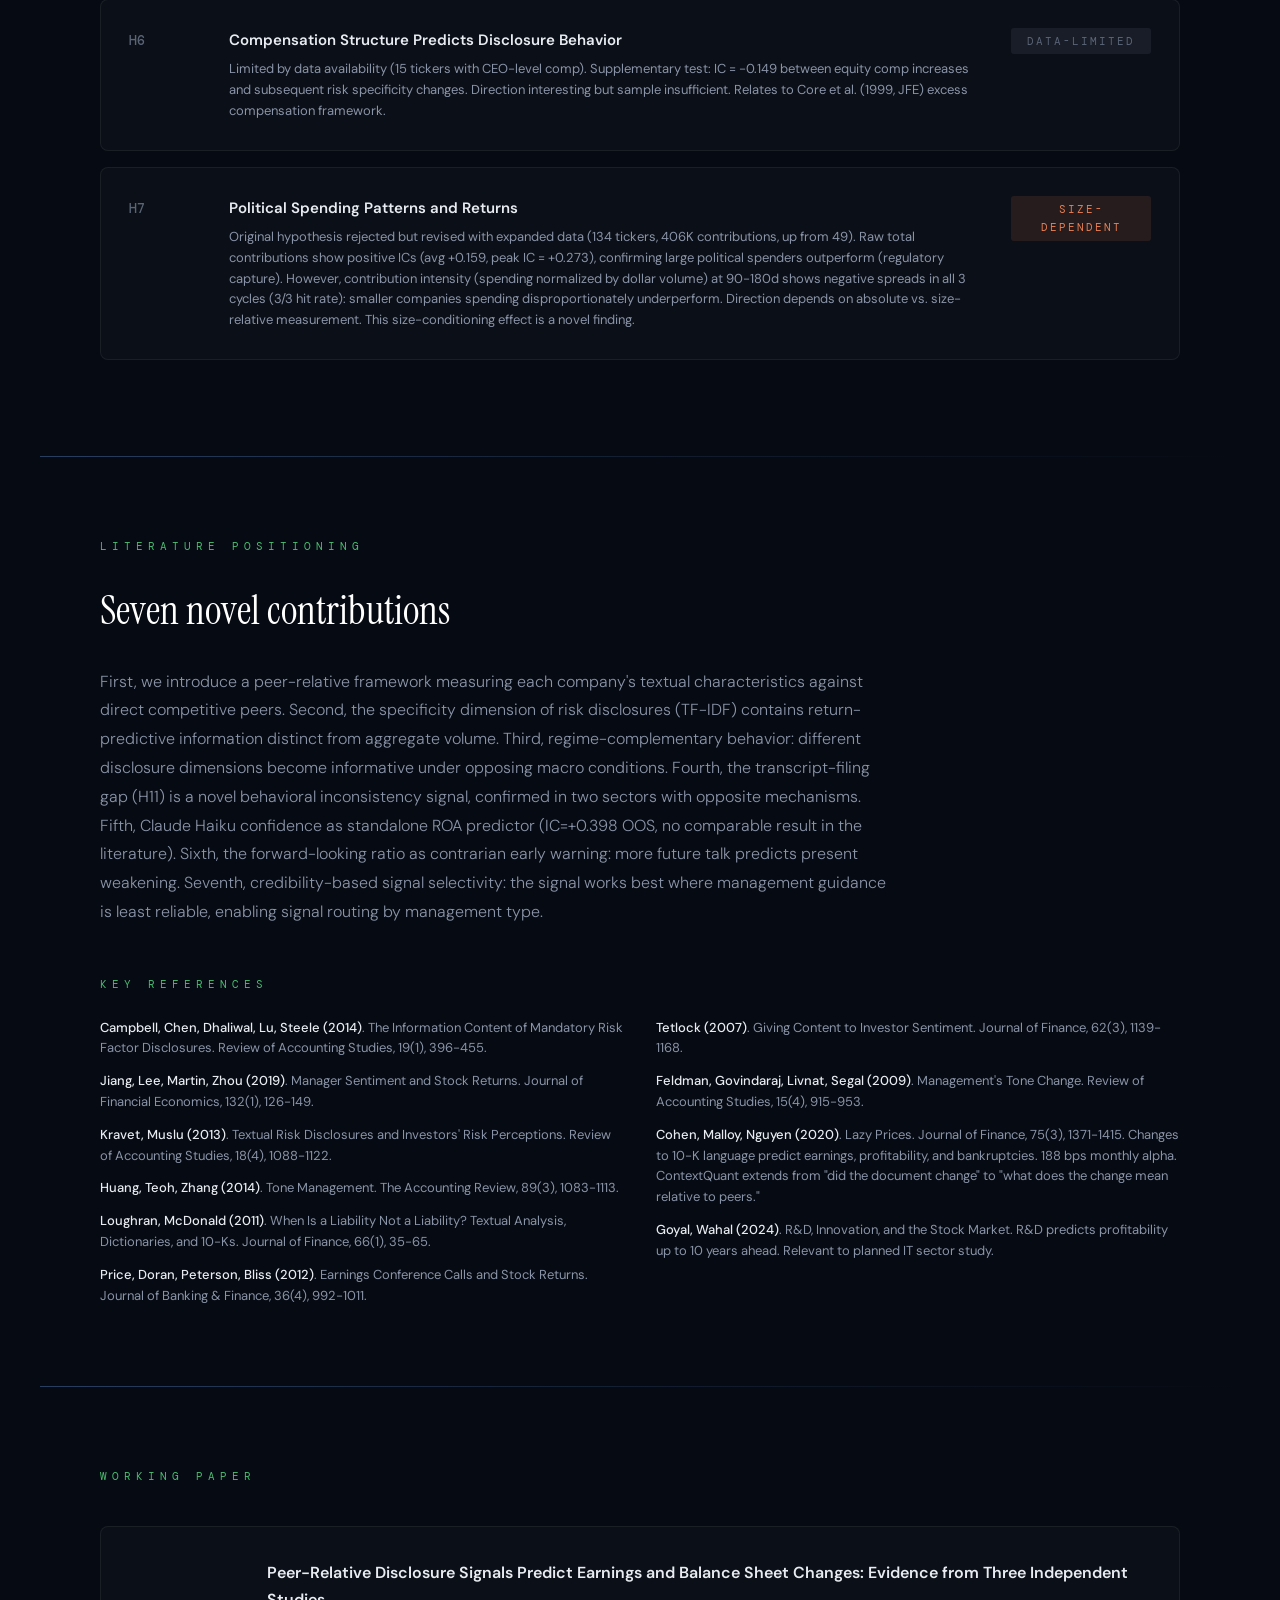
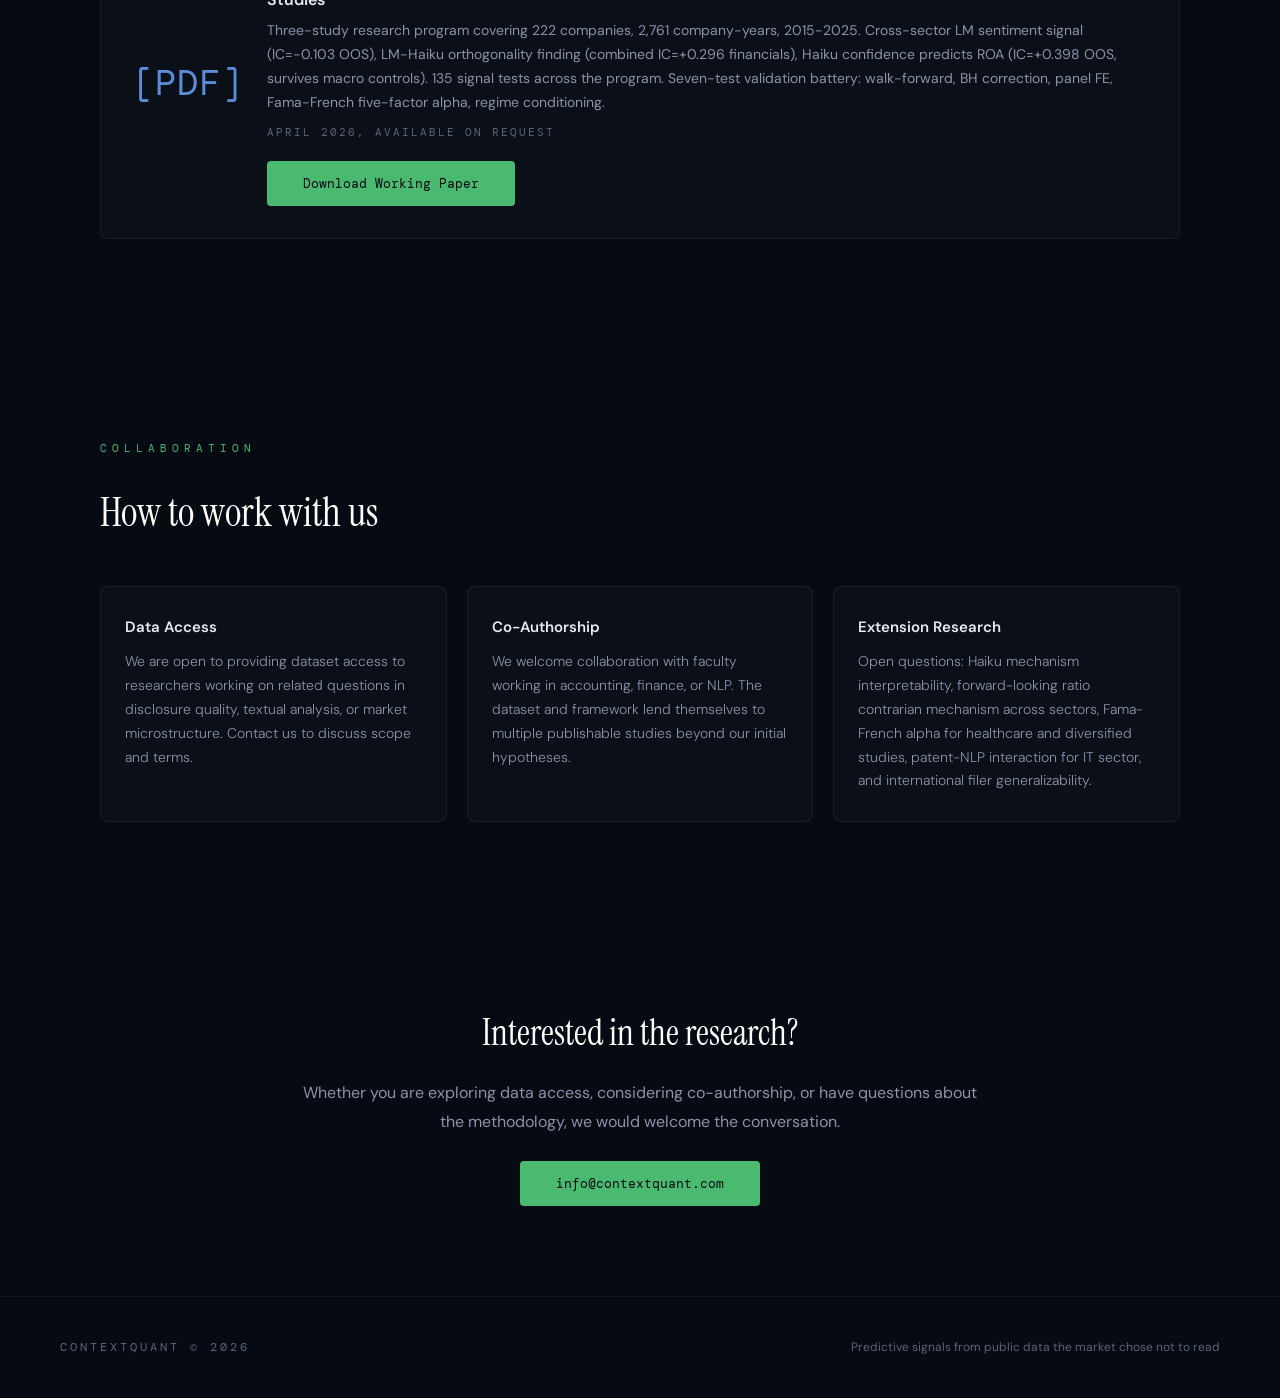
==== commit 4a7df61a: "Add files via upload" ====
--- a/academic.html
+++ b/academic.html
@@ -4,6 +4,20 @@
 <meta charset="utf-8">
 <meta name="viewport" content="width=device-width, initial-scale=1">
 <title>ContextQuant | Academic Research</title>
+<meta name="description" content="ContextQuant academic research: peer-relative disclosure framework, seven-test validation battery, three independent studies. Working paper available for download.">
+<link rel="canonical" href="https://contextquant.com/academic.html">
+<link rel="icon" type="image/x-icon" href="favicon.ico">
+<link rel="icon" type="image/png" sizes="32x32" href="favicon-32x32.png">
+<link rel="icon" type="image/png" sizes="16x16" href="favicon-16x16.png">
+<link rel="apple-touch-icon" sizes="180x180" href="apple-touch-icon.png">
+<!-- Google tag (gtag.js) -->
+<script async src="https://www.googletagmanager.com/gtag/js?id=G-YC6H3H6DWF"></script>
+<script>
+  window.dataLayer = window.dataLayer || [];
+  function gtag(){dataLayer.push(arguments);}
+  gtag('js', new Date());
+  gtag('config', 'G-YC6H3H6DWF');
+</script>
 <link href="https://fonts.googleapis.com/css2?family=DM+Mono:wght@300;400;500&family=Instrument+Serif:ital@0;1&family=DM+Sans:wght@300;400;500;600;700&display=swap" rel="stylesheet">
 <style>
 :root{--bg-deep:#060a12;--bg-card:rgba(255,255,255,0.025);--bg-card-hover:rgba(255,255,255,0.045);--border:rgba(255,255,255,0.06);--border-hover:rgba(74,186,112,0.3);--green:#4aba70;--green-dim:rgba(74,186,112,0.15);--blue:#5b8dd9;--blue-dim:rgba(91,141,217,0.15);--orange:#e67e51;--text-primary:#e8ecf2;--text-secondary:#8a94a8;--text-muted:#5a6577;--mono:'DM Mono','Courier New',monospace;--serif:'Instrument Serif',Georgia,serif;--sans:'DM Sans','Helvetica Neue',sans-serif}
@@ -182,9 +196,9 @@
 <div class="paper-box">
 <div class="paper-icon">[PDF]</div>
 <div>
-<div class="paper-title">Peer-Relative Textual Analysis of Corporate Disclosures: Evidence from Risk Specificity, Outlook Divergence, Transcript–Filing Gaps, and Macro Regime Conditioning</div>
-<div class="paper-desc">Full methodology, robustness checks, and portfolio simulation results. Includes complete hypothesis development (H1–H15), data description, return decomposition, walk-forward validation, and discussion of limitations.</div>
-<div class="paper-status">March 2026 &mdash; Available on request</div>
+<div class="paper-title">Peer-Relative Disclosure Signals Predict Earnings and Balance Sheet Changes: Evidence from Three Independent Studies</div>
+<div class="paper-desc">Three-study research program covering 222 companies, 2,761 company-years, 2015-2025. Cross-sector LM sentiment signal (IC=-0.103 OOS), LM-Haiku orthogonality finding (combined IC=+0.296 financials), Haiku confidence predicts ROA (IC=+0.398 OOS, survives macro controls). 135 signal tests across the program. Seven-test validation battery: walk-forward, BH correction, panel FE, Fama-French five-factor alpha, regime conditioning.</div>
+<div class="paper-status">April 2026, available on request</div>
 <div style="margin-top:20px"><button class="btn" id="pdfDownloadBtn">Download Working Paper</button></div>
 </div>
 </div>
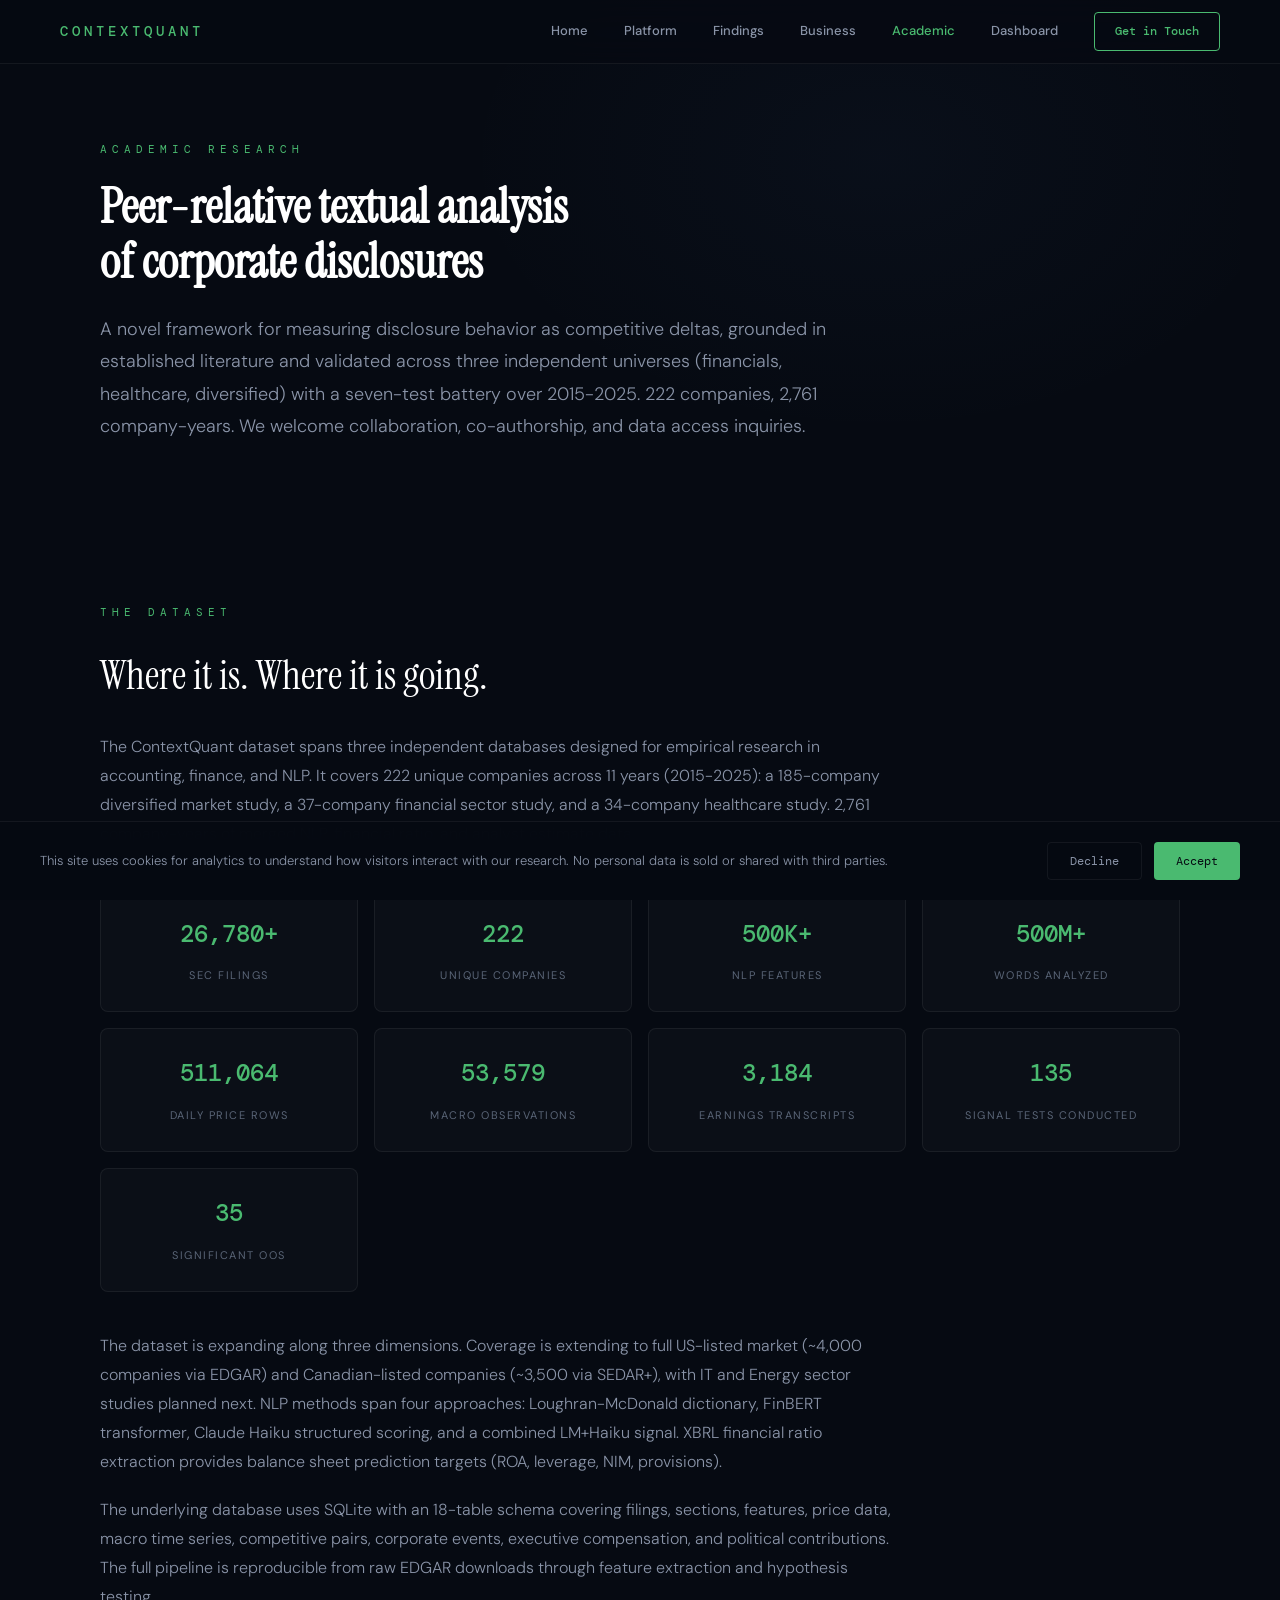
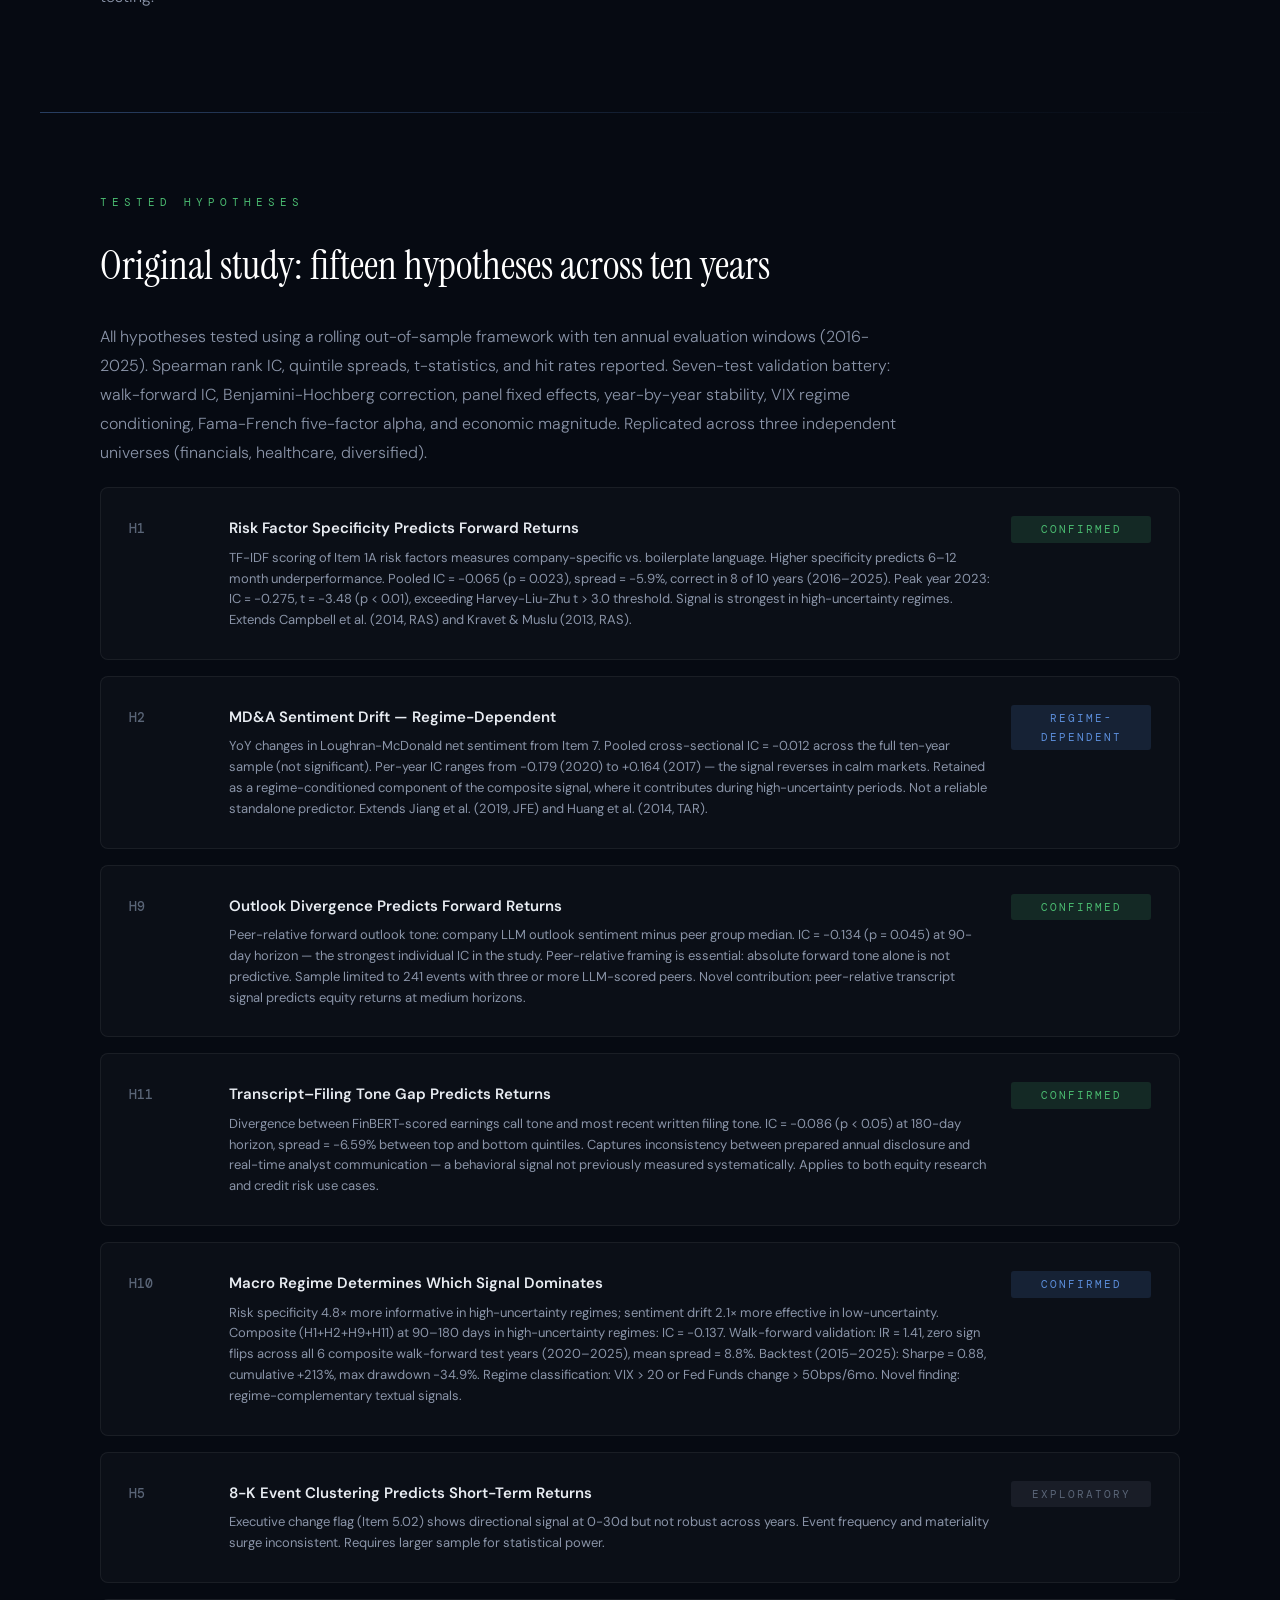
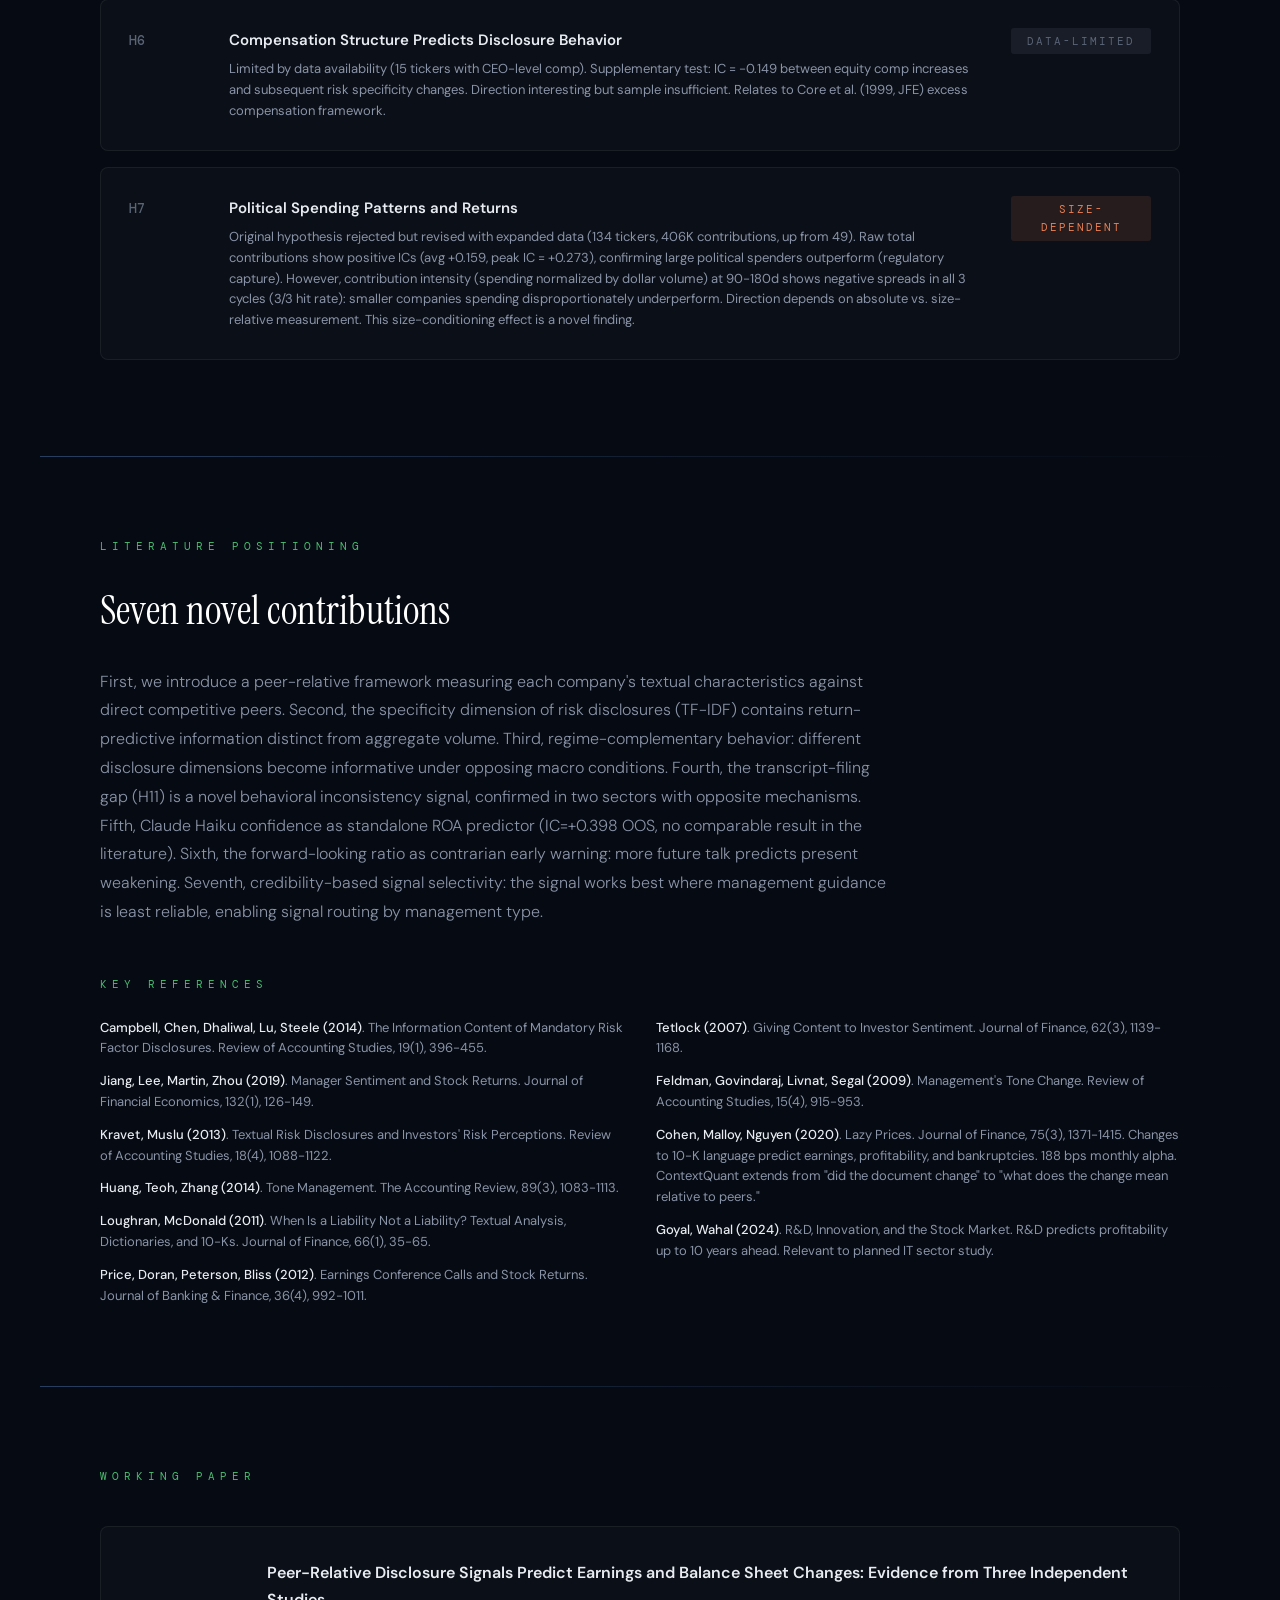
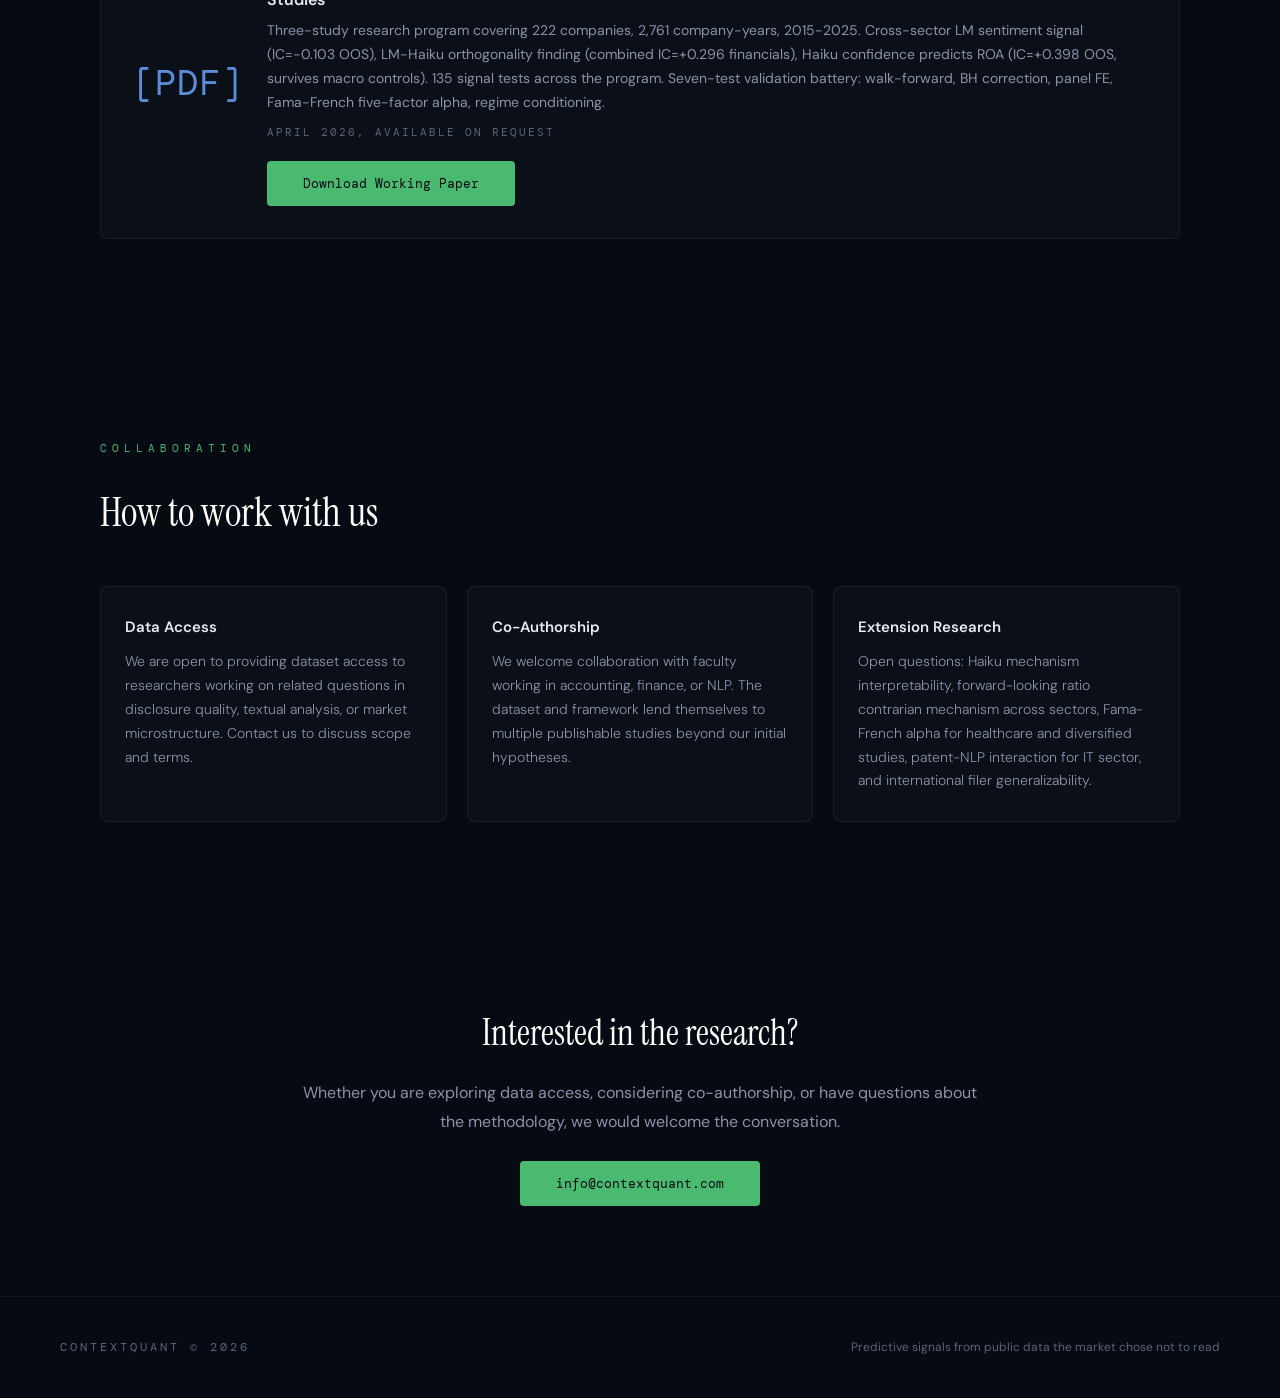
==== commit 6cd51aed: "Add files via upload" ====
--- a/academic.html
+++ b/academic.html
@@ -10,14 +10,7 @@
 <link rel="icon" type="image/png" sizes="32x32" href="favicon-32x32.png">
 <link rel="icon" type="image/png" sizes="16x16" href="favicon-16x16.png">
 <link rel="apple-touch-icon" sizes="180x180" href="apple-touch-icon.png">
-<!-- Google tag (gtag.js) -->
-<script async src="https://www.googletagmanager.com/gtag/js?id=G-YC6H3H6DWF"></script>
-<script>
-  window.dataLayer = window.dataLayer || [];
-  function gtag(){dataLayer.push(arguments);}
-  gtag('js', new Date());
-  gtag('config', 'G-YC6H3H6DWF');
-</script>
+<!-- Analytics loaded after cookie consent (see bottom of page) -->
 <link href="https://fonts.googleapis.com/css2?family=DM+Mono:wght@300;400;500&family=Instrument+Serif:ital@0;1&family=DM+Sans:wght@300;400;500;600;700&display=swap" rel="stylesheet">
 <style>
 :root{--bg-deep:#060a12;--bg-card:rgba(255,255,255,0.025);--bg-card-hover:rgba(255,255,255,0.045);--border:rgba(255,255,255,0.06);--border-hover:rgba(74,186,112,0.3);--green:#4aba70;--green-dim:rgba(74,186,112,0.15);--blue:#5b8dd9;--blue-dim:rgba(91,141,217,0.15);--orange:#e67e51;--text-primary:#e8ecf2;--text-secondary:#8a94a8;--text-muted:#5a6577;--mono:'DM Mono','Courier New',monospace;--serif:'Instrument Serif',Georgia,serif;--sans:'DM Sans','Helvetica Neue',sans-serif}
@@ -227,7 +220,7 @@
     <button class="modal-close" id="modalClose">&times;</button>
     <div id="modalForm">
       <div class="modal-title">Download Working Paper</div>
-      <div class="modal-sub">Please share your details and we'll give you immediate access to the full working paper.</div>
+      <div class="modal-sub">Please share your details and the working paper will open in a new tab immediately.</div>
       <div class="modal-row">
         <div class="modal-field"><label>First Name</label><input type="text" name="first_name" id="f_first" placeholder="Jane" required></div>
         <div class="modal-field"><label>Last Name</label><input type="text" name="last_name" id="f_last" placeholder="Smith" required></div>
@@ -239,7 +232,7 @@
     </div>
     <div class="modal-success" id="modalSuccess">
       <div class="success-icon">&#10003;</div>
-      <p>Thank you. A link to the working paper has been sent to your email. If you don't see it within a few minutes, check your spam folder or contact us at <a href="mailto:info@contextquant.com" style="color:var(--green)">info@contextquant.com</a>.</p>
+      <p>Your download should open in a new tab. If it does not appear, please check your popup blocker or contact us at <a href="mailto:info@contextquant.com" style="color:var(--green)">info@contextquant.com</a>.</p>
     </div>
   </div>
 </div>
@@ -260,23 +253,27 @@
   if(closeBtn) closeBtn.addEventListener('click',function(){modal.classList.remove('open');});
   modal.addEventListener('click',function(e){if(e.target===modal)modal.classList.remove('open');});
 
-  if(submitBtn) submitBtn.addEventListener('click',function(){
+  if(submitBtn) submitBtn.addEventListener('click',function(e){
+    if(e && e.preventDefault) e.preventDefault();
     var first=document.getElementById('f_first').value.trim();
     var last=document.getElementById('f_last').value.trim();
     var inst=document.getElementById('f_inst').value.trim();
     var email=document.getElementById('f_email').value.trim();
     if(!first||!last||!inst||!email){alert('Please complete all fields.');return;}
     if(!/\S+@\S+\.\S+/.test(email)){alert('Please enter a valid email address.');return;}
-    submitBtn.textContent='Sending\u2026';
-    submitBtn.disabled=true;
-    fetch('https://formspree.io/f/mlgprrpv',{
-      method:'POST',
-      headers:{'Content-Type':'application/json','Accept':'application/json'},
-      body:JSON.stringify({first_name:first,last_name:last,institution:inst,email:email,_subject:'ContextQuant Working Paper Download'})
-    }).then(function(r){
-      if(r.ok){form.style.display='none';success.style.display='block';}
-      else{submitBtn.textContent='Get the Paper \u2192';submitBtn.disabled=false;alert('Something went wrong. Please try again or email us directly.');}
-    }).catch(function(){submitBtn.textContent='Get the Paper \u2192';submitBtn.disabled=false;alert('Network error. Please email info@contextquant.com directly.');});
+    // Open the PDF synchronously within the user gesture (required for mobile Safari).
+    window.open('ContextQuant_WorkingPaper_April2026.pdf','_blank');
+    // Fire and forget: send form data to Formspree in the background.
+    try{
+      fetch('https://formspree.io/f/mlgprrpv',{
+        method:'POST',
+        headers:{'Content-Type':'application/json','Accept':'application/json'},
+        body:JSON.stringify({first_name:first,last_name:last,institution:inst,email:email,_subject:'ContextQuant Working Paper Download'})
+      });
+    }catch(err){}
+    // Swap to the thank-you view immediately.
+    form.style.display='none';
+    success.style.display='block';
   });
 })();
 </script>
@@ -297,5 +294,49 @@
   });
 })();
 </script>
+<!-- Cookie consent banner -->
+<div id="cqCookieBanner" style="display:none;position:fixed;bottom:0;left:0;right:0;z-index:500;background:rgba(6,10,18,0.98);backdrop-filter:blur(20px);border-top:1px solid rgba(255,255,255,0.06);padding:20px 24px;">
+  <div style="max-width:1200px;margin:0 auto;display:flex;gap:24px;align-items:center;justify-content:space-between;flex-wrap:wrap;">
+    <div style="flex:1;min-width:260px;font-size:13px;font-weight:300;color:#8a94a8;line-height:1.6;">This site uses cookies for analytics to understand how visitors interact with our research. No personal data is sold or shared with third parties.</div>
+    <div style="display:flex;gap:12px;flex-shrink:0;">
+      <button id="cqCookieDecline" style="font-family:'DM Mono','Courier New',monospace;font-size:12px;padding:10px 22px;background:transparent;color:#8a94a8;border:1px solid rgba(255,255,255,0.06);border-radius:4px;cursor:pointer;transition:all 0.3s;">Decline</button>
+      <button id="cqCookieAccept" style="font-family:'DM Mono','Courier New',monospace;font-size:12px;padding:10px 22px;background:#4aba70;color:#060a12;border:none;border-radius:4px;cursor:pointer;transition:all 0.3s;">Accept</button>
+    </div>
+  </div>
+</div>
+<script>
+(function(){
+  function loadGA4(){
+    if(window.__cqGA4Loaded)return;
+    window.__cqGA4Loaded=true;
+    var s=document.createElement('script');
+    s.async=true;
+    s.src='https://www.googletagmanager.com/gtag/js?id=G-YC6H3H6DWF';
+    document.head.appendChild(s);
+    window.dataLayer=window.dataLayer||[];
+    function gtag(){dataLayer.push(arguments);}
+    window.gtag=gtag;
+    gtag('js',new Date());
+    gtag('config','G-YC6H3H6DWF');
+  }
+  var banner=document.getElementById('cqCookieBanner');
+  var accept=document.getElementById('cqCookieAccept');
+  var decline=document.getElementById('cqCookieDecline');
+  var accepted=null,declined=null;
+  try{accepted=localStorage.getItem('cq_cookies_accepted');}catch(e){}
+  try{declined=localStorage.getItem('cq_cookies_declined');}catch(e){}
+  if(accepted==='true'){loadGA4();}
+  else if(declined!=='true'&&banner){banner.style.display='block';}
+  if(accept)accept.addEventListener('click',function(){
+    try{localStorage.setItem('cq_cookies_accepted','true');}catch(e){}
+    if(banner)banner.style.display='none';
+    loadGA4();
+  });
+  if(decline)decline.addEventListener('click',function(){
+    try{localStorage.setItem('cq_cookies_declined','true');}catch(e){}
+    if(banner)banner.style.display='none';
+  });
+})();
+</script>
 </body>
 </html>
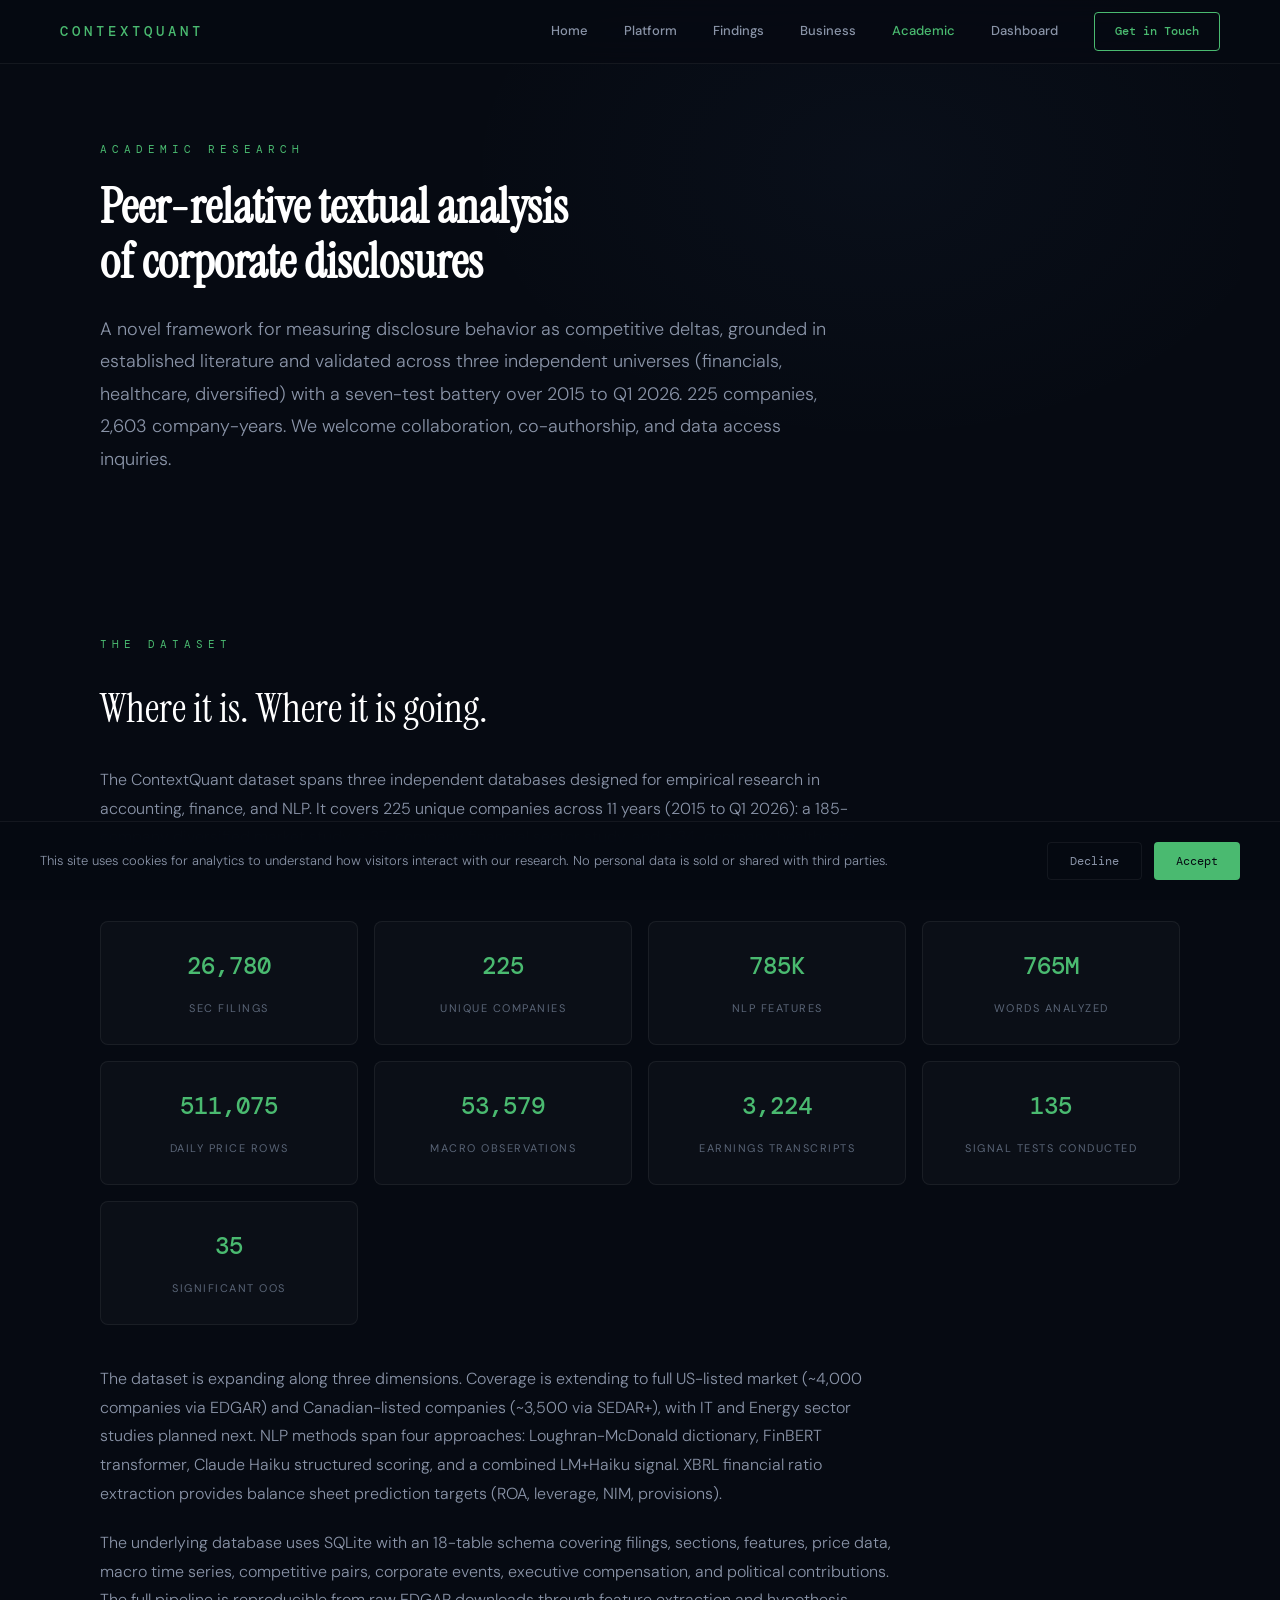
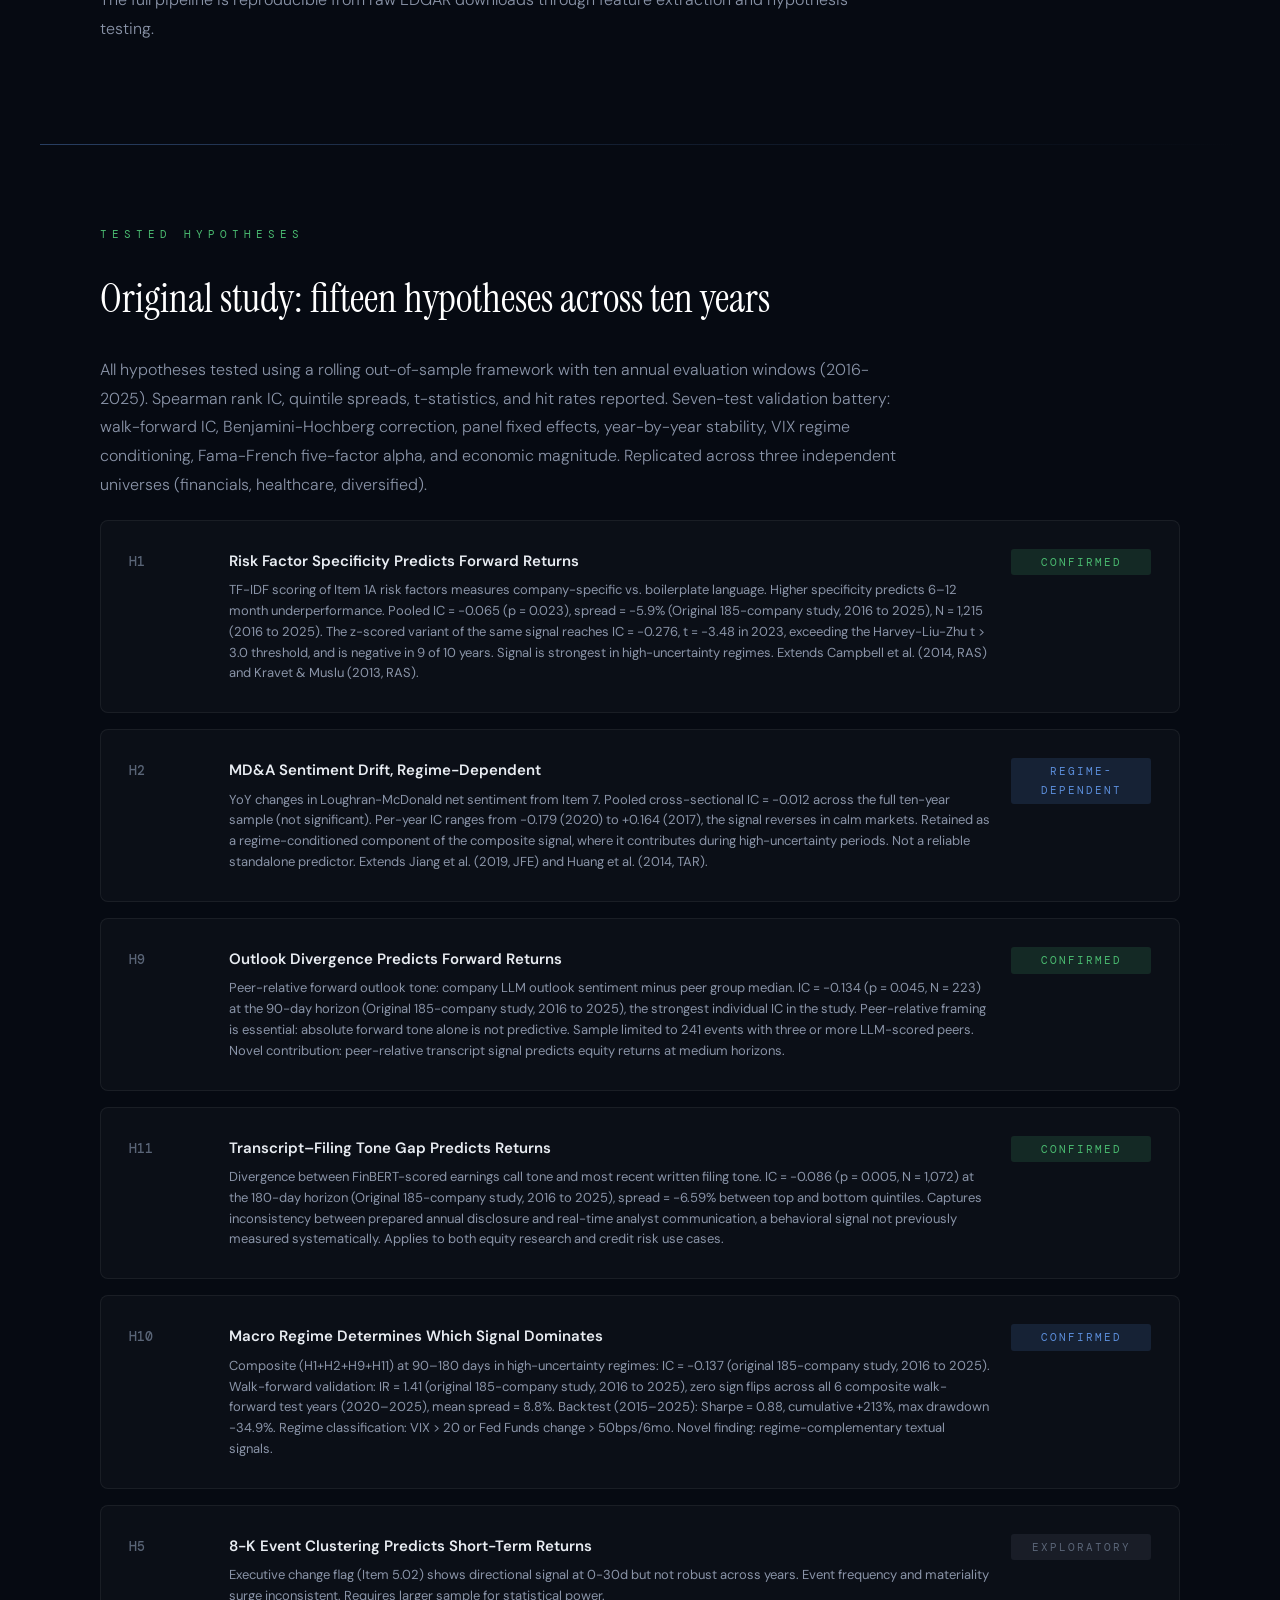
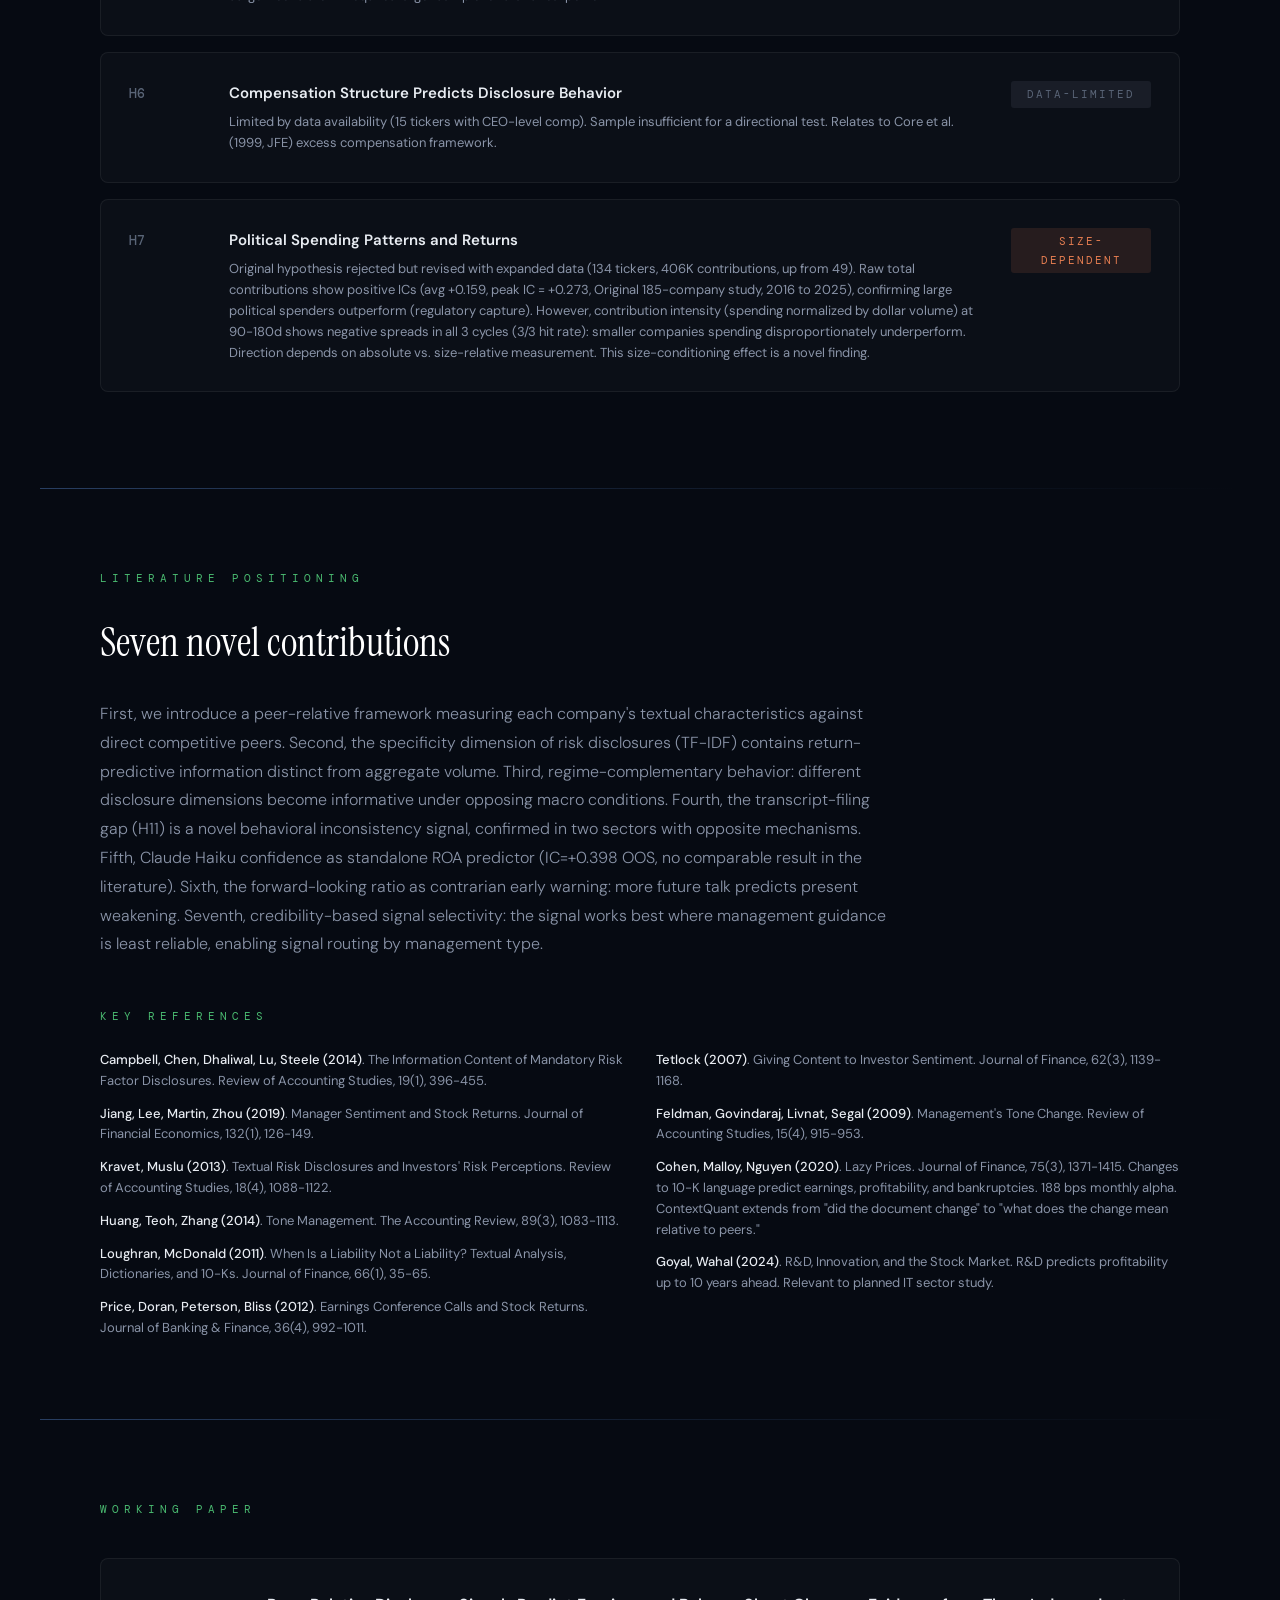
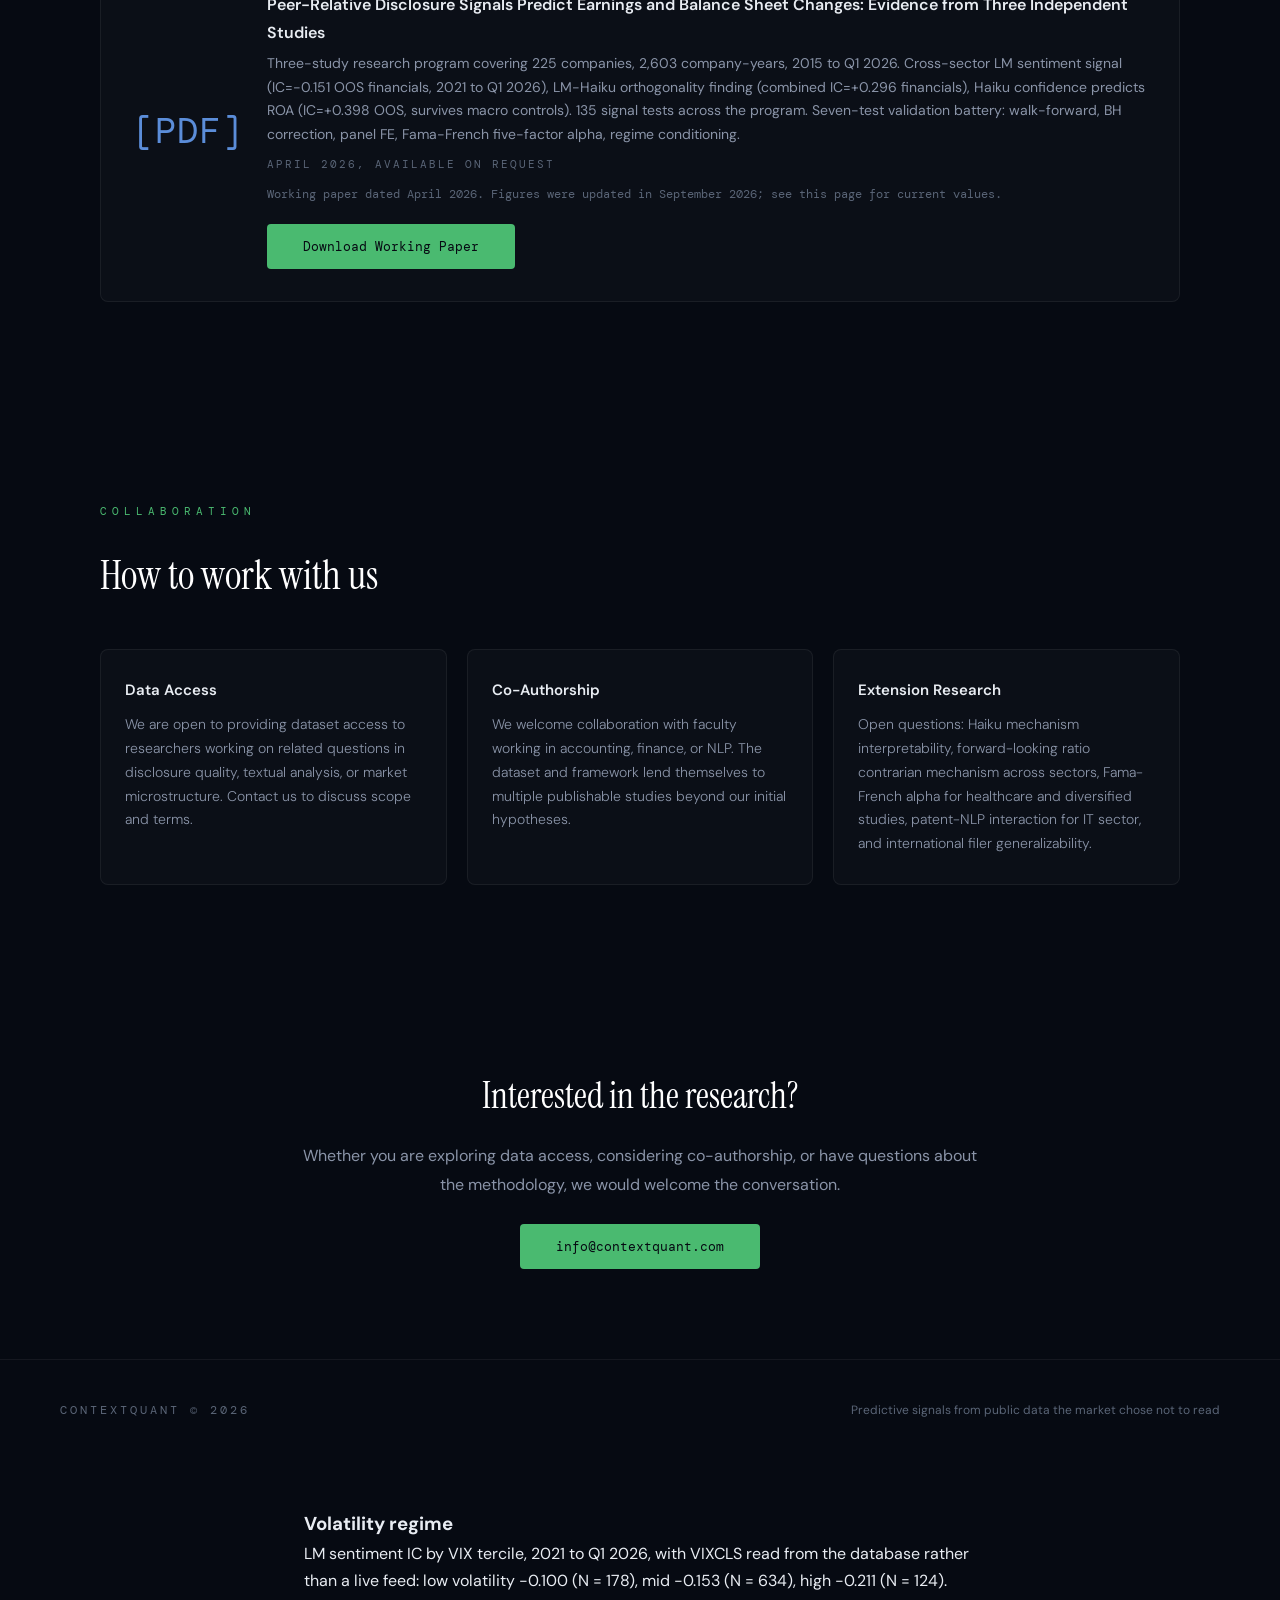
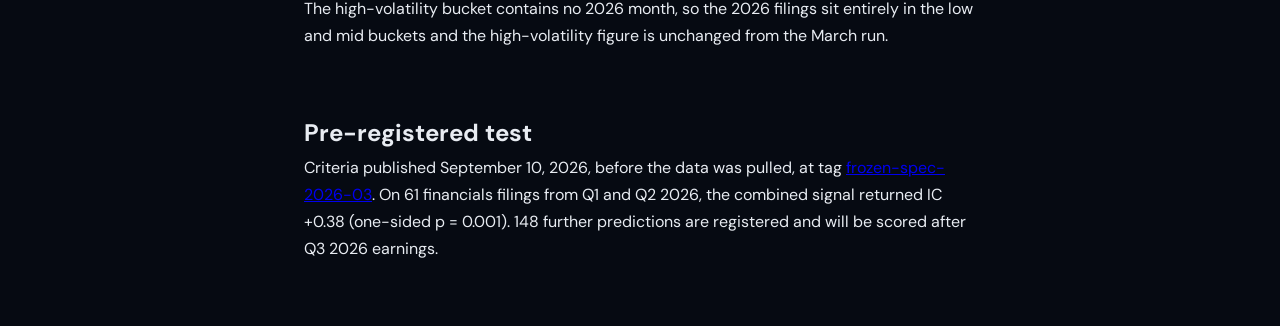
==== commit 14b67ec9: "September 2026 refresh: every statistic traced to a producing artifact Pre-deploy number gate: 612 n" ====
--- a/academic.html
+++ b/academic.html
@@ -111,22 +111,22 @@
 <div class="page-hero">
 <div class="page-label">Academic Research</div>
 <h1 class="page-title">Peer-relative textual analysis<br>of corporate disclosures</h1>
-<p class="page-sub">A novel framework for measuring disclosure behavior as competitive deltas, grounded in established literature and validated across three independent universes (financials, healthcare, diversified) with a seven-test battery over 2015-2025. 222 companies, 2,761 company-years. We welcome collaboration, co-authorship, and data access inquiries.</p>
+<p class="page-sub">A novel framework for measuring disclosure behavior as competitive deltas, grounded in established literature and validated across three independent universes (financials, healthcare, diversified) with a seven-test battery over 2015 to Q1 2026. 225 companies, 2,603 company-years. We welcome collaboration, co-authorship, and data access inquiries.</p>
 </div>
 
 <section>
 <div class="section-label">The Dataset</div>
 <div class="section-title">Where it is. Where it is going.</div>
-<div class="section-text">The ContextQuant dataset spans three independent databases designed for empirical research in accounting, finance, and NLP. It covers 222 unique companies across 11 years (2015-2025): a 185-company diversified market study, a 37-company financial sector study, and a 34-company healthcare study. 2,761 company-years of merged NLP, financial ratio, and analyst estimate data.</div>
+<div class="section-text">The ContextQuant dataset spans three independent databases designed for empirical research in accounting, finance, and NLP. It covers 225 unique companies across 11 years (2015 to Q1 2026): a 185-company diversified market study, a 37-company financial sector study, and a 34-company healthcare study. 2,603 company-years of merged NLP, financial ratio, and analyst estimate data.</div>
 
 <div class="dataset-grid">
-<div class="ds-card"><span class="ds-num">26,780+</span><span class="ds-label">SEC Filings</span></div>
-<div class="ds-card"><span class="ds-num">222</span><span class="ds-label">Unique Companies</span></div>
-<div class="ds-card"><span class="ds-num">500K+</span><span class="ds-label">NLP Features</span></div>
-<div class="ds-card"><span class="ds-num">500M+</span><span class="ds-label">Words Analyzed</span></div>
-<div class="ds-card"><span class="ds-num">511,064</span><span class="ds-label">Daily Price Rows</span></div>
+<div class="ds-card"><span class="ds-num">26,780</span><span class="ds-label">SEC Filings</span></div>
+<div class="ds-card"><span class="ds-num">225</span><span class="ds-label">Unique Companies</span></div>
+<div class="ds-card"><span class="ds-num">785K</span><span class="ds-label">NLP Features</span></div>
+<div class="ds-card"><span class="ds-num">765M</span><span class="ds-label">Words Analyzed</span></div>
+<div class="ds-card"><span class="ds-num">511,075</span><span class="ds-label">Daily Price Rows</span></div>
 <div class="ds-card"><span class="ds-num">53,579</span><span class="ds-label">Macro Observations</span></div>
-<div class="ds-card"><span class="ds-num">3,184</span><span class="ds-label">Earnings Transcripts</span></div>
+<div class="ds-card"><span class="ds-num">3,224</span><span class="ds-label">Earnings Transcripts</span></div>
 <div class="ds-card"><span class="ds-num">135</span><span class="ds-label">Signal Tests Conducted</span></div>
 <div class="ds-card"><span class="ds-num">35</span><span class="ds-label">Significant OOS</span></div>
 </div>
@@ -143,21 +143,21 @@
 <div class="section-title">Original study: fifteen hypotheses across ten years</div>
 <div class="section-text">All hypotheses tested using a rolling out-of-sample framework with ten annual evaluation windows (2016-2025). Spearman rank IC, quintile spreads, t-statistics, and hit rates reported. Seven-test validation battery: walk-forward IC, Benjamini-Hochberg correction, panel fixed effects, year-by-year stability, VIX regime conditioning, Fama-French five-factor alpha, and economic magnitude. Replicated across three independent universes (financials, healthcare, diversified).</div>
 
-<div class="hyp-card"><div class="hyp-id">H1</div><div><div class="hyp-title">Risk Factor Specificity Predicts Forward Returns</div><div class="hyp-desc">TF-IDF scoring of Item 1A risk factors measures company-specific vs. boilerplate language. Higher specificity predicts 6–12 month underperformance. Pooled IC = -0.065 (p = 0.023), spread = -5.9%, correct in 8 of 10 years (2016–2025). Peak year 2023: IC = -0.275, t = -3.48 (p &lt; 0.01), exceeding Harvey-Liu-Zhu t &gt; 3.0 threshold. Signal is strongest in high-uncertainty regimes. Extends Campbell et al. (2014, RAS) and Kravet &amp; Muslu (2013, RAS).</div></div><div class="hyp-status hs-strong">Confirmed</div></div>
-
-<div class="hyp-card"><div class="hyp-id">H2</div><div><div class="hyp-title">MD&amp;A Sentiment Drift — Regime-Dependent</div><div class="hyp-desc">YoY changes in Loughran-McDonald net sentiment from Item 7. Pooled cross-sectional IC = -0.012 across the full ten-year sample (not significant). Per-year IC ranges from -0.179 (2020) to +0.164 (2017) — the signal reverses in calm markets. Retained as a regime-conditioned component of the composite signal, where it contributes during high-uncertainty periods. Not a reliable standalone predictor. Extends Jiang et al. (2019, JFE) and Huang et al. (2014, TAR).</div></div><div class="hyp-status hs-moderate">Regime-Dependent</div></div>
-
-<div class="hyp-card"><div class="hyp-id">H9</div><div><div class="hyp-title">Outlook Divergence Predicts Forward Returns</div><div class="hyp-desc">Peer-relative forward outlook tone: company LLM outlook sentiment minus peer group median. IC = -0.134 (p = 0.045) at 90-day horizon — the strongest individual IC in the study. Peer-relative framing is essential: absolute forward tone alone is not predictive. Sample limited to 241 events with three or more LLM-scored peers. Novel contribution: peer-relative transcript signal predicts equity returns at medium horizons.</div></div><div class="hyp-status hs-strong">Confirmed</div></div>
-
-<div class="hyp-card"><div class="hyp-id">H11</div><div><div class="hyp-title">Transcript–Filing Tone Gap Predicts Returns</div><div class="hyp-desc">Divergence between FinBERT-scored earnings call tone and most recent written filing tone. IC = -0.086 (p &lt; 0.05) at 180-day horizon, spread = -6.59% between top and bottom quintiles. Captures inconsistency between prepared annual disclosure and real-time analyst communication — a behavioral signal not previously measured systematically. Applies to both equity research and credit risk use cases.</div></div><div class="hyp-status hs-strong">Confirmed</div></div>
-
-<div class="hyp-card"><div class="hyp-id">H10</div><div><div class="hyp-title">Macro Regime Determines Which Signal Dominates</div><div class="hyp-desc">Risk specificity 4.8× more informative in high-uncertainty regimes; sentiment drift 2.1× more effective in low-uncertainty. Composite (H1+H2+H9+H11) at 90–180 days in high-uncertainty regimes: IC = -0.137. Walk-forward validation: IR = 1.41, zero sign flips across all 6 composite walk-forward test years (2020–2025), mean spread = 8.8%. Backtest (2015–2025): Sharpe = 0.88, cumulative +213%, max drawdown -34.9%. Regime classification: VIX &gt; 20 or Fed Funds change &gt; 50bps/6mo. Novel finding: regime-complementary textual signals.</div></div><div class="hyp-status hs-moderate">Confirmed</div></div>
+<div class="hyp-card"><div class="hyp-id">H1</div><div><div class="hyp-title">Risk Factor Specificity Predicts Forward Returns</div><div class="hyp-desc">TF-IDF scoring of Item 1A risk factors measures company-specific vs. boilerplate language. Higher specificity predicts 6–12 month underperformance. Pooled IC = -0.065 (p = 0.023), spread = -5.9% (Original 185-company study, 2016 to 2025), N = 1,215 (2016 to 2025). The z-scored variant of the same signal reaches IC = -0.276, t = -3.48 in 2023, exceeding the Harvey-Liu-Zhu t &gt; 3.0 threshold, and is negative in 9 of 10 years. Signal is strongest in high-uncertainty regimes. Extends Campbell et al. (2014, RAS) and Kravet &amp; Muslu (2013, RAS).</div></div><div class="hyp-status hs-strong">Confirmed</div></div>
+
+<div class="hyp-card"><div class="hyp-id">H2</div><div><div class="hyp-title">MD&amp;A Sentiment Drift, Regime-Dependent</div><div class="hyp-desc">YoY changes in Loughran-McDonald net sentiment from Item 7. Pooled cross-sectional IC = -0.012 across the full ten-year sample (not significant). Per-year IC ranges from -0.179 (2020) to +0.164 (2017), the signal reverses in calm markets. Retained as a regime-conditioned component of the composite signal, where it contributes during high-uncertainty periods. Not a reliable standalone predictor. Extends Jiang et al. (2019, JFE) and Huang et al. (2014, TAR).</div></div><div class="hyp-status hs-moderate">Regime-Dependent</div></div>
+
+<div class="hyp-card"><div class="hyp-id">H9</div><div><div class="hyp-title">Outlook Divergence Predicts Forward Returns</div><div class="hyp-desc">Peer-relative forward outlook tone: company LLM outlook sentiment minus peer group median. IC = -0.134 (p = 0.045, N = 223) at the 90-day horizon (Original 185-company study, 2016 to 2025), the strongest individual IC in the study. Peer-relative framing is essential: absolute forward tone alone is not predictive. Sample limited to 241 events with three or more LLM-scored peers. Novel contribution: peer-relative transcript signal predicts equity returns at medium horizons.</div></div><div class="hyp-status hs-strong">Confirmed</div></div>
+
+<div class="hyp-card"><div class="hyp-id">H11</div><div><div class="hyp-title">Transcript–Filing Tone Gap Predicts Returns</div><div class="hyp-desc">Divergence between FinBERT-scored earnings call tone and most recent written filing tone. IC = -0.086 (p = 0.005, N = 1,072) at the 180-day horizon (Original 185-company study, 2016 to 2025), spread = -6.59% between top and bottom quintiles. Captures inconsistency between prepared annual disclosure and real-time analyst communication, a behavioral signal not previously measured systematically. Applies to both equity research and credit risk use cases.</div></div><div class="hyp-status hs-strong">Confirmed</div></div>
+
+<div class="hyp-card"><div class="hyp-id">H10</div><div><div class="hyp-title">Macro Regime Determines Which Signal Dominates</div><div class="hyp-desc">Composite (H1+H2+H9+H11) at 90–180 days in high-uncertainty regimes: IC = -0.137 (original 185-company study, 2016 to 2025). Walk-forward validation: IR = 1.41 (original 185-company study, 2016 to 2025), zero sign flips across all 6 composite walk-forward test years (2020–2025), mean spread = 8.8%. Backtest (2015–2025): Sharpe = 0.88, cumulative +213%, max drawdown -34.9%. Regime classification: VIX &gt; 20 or Fed Funds change &gt; 50bps/6mo. Novel finding: regime-complementary textual signals.</div></div><div class="hyp-status hs-moderate">Confirmed</div></div>
 
 <div class="hyp-card"><div class="hyp-id">H5</div><div><div class="hyp-title">8-K Event Clustering Predicts Short-Term Returns</div><div class="hyp-desc">Executive change flag (Item 5.02) shows directional signal at 0-30d but not robust across years. Event frequency and materiality surge inconsistent. Requires larger sample for statistical power.</div></div><div class="hyp-status hs-weak">Exploratory</div></div>
 
-<div class="hyp-card"><div class="hyp-id">H6</div><div><div class="hyp-title">Compensation Structure Predicts Disclosure Behavior</div><div class="hyp-desc">Limited by data availability (15 tickers with CEO-level comp). Supplementary test: IC = -0.149 between equity comp increases and subsequent risk specificity changes. Direction interesting but sample insufficient. Relates to Core et al. (1999, JFE) excess compensation framework.</div></div><div class="hyp-status hs-weak">Data-Limited</div></div>
-
-<div class="hyp-card"><div class="hyp-id">H7</div><div><div class="hyp-title">Political Spending Patterns and Returns</div><div class="hyp-desc">Original hypothesis rejected but revised with expanded data (134 tickers, 406K contributions, up from 49). Raw total contributions show positive ICs (avg +0.159, peak IC = +0.273), confirming large political spenders outperform (regulatory capture). However, contribution intensity (spending normalized by dollar volume) at 90-180d shows negative spreads in all 3 cycles (3/3 hit rate): smaller companies spending disproportionately underperform. Direction depends on absolute vs. size-relative measurement. This size-conditioning effect is a novel finding.</div></div><div class="hyp-status hs-reversed">Size-Dependent</div></div>
+<div class="hyp-card"><div class="hyp-id">H6</div><div><div class="hyp-title">Compensation Structure Predicts Disclosure Behavior</div><div class="hyp-desc">Limited by data availability (15 tickers with CEO-level comp). Sample insufficient for a directional test. Relates to Core et al. (1999, JFE) excess compensation framework.</div></div><div class="hyp-status hs-weak">Data-Limited</div></div>
+
+<div class="hyp-card"><div class="hyp-id">H7</div><div><div class="hyp-title">Political Spending Patterns and Returns</div><div class="hyp-desc">Original hypothesis rejected but revised with expanded data (134 tickers, 406K contributions, up from 49). Raw total contributions show positive ICs (avg +0.159, peak IC = +0.273, Original 185-company study, 2016 to 2025), confirming large political spenders outperform (regulatory capture). However, contribution intensity (spending normalized by dollar volume) at 90-180d shows negative spreads in all 3 cycles (3/3 hit rate): smaller companies spending disproportionately underperform. Direction depends on absolute vs. size-relative measurement. This size-conditioning effect is a novel finding.</div></div><div class="hyp-status hs-reversed">Size-Dependent</div></div>
 </section>
 
 <div class="divider" style="max-width:1200px;margin:0 auto"></div>
@@ -190,8 +190,9 @@
 <div class="paper-icon">[PDF]</div>
 <div>
 <div class="paper-title">Peer-Relative Disclosure Signals Predict Earnings and Balance Sheet Changes: Evidence from Three Independent Studies</div>
-<div class="paper-desc">Three-study research program covering 222 companies, 2,761 company-years, 2015-2025. Cross-sector LM sentiment signal (IC=-0.103 OOS), LM-Haiku orthogonality finding (combined IC=+0.296 financials), Haiku confidence predicts ROA (IC=+0.398 OOS, survives macro controls). 135 signal tests across the program. Seven-test validation battery: walk-forward, BH correction, panel FE, Fama-French five-factor alpha, regime conditioning.</div>
+<div class="paper-desc">Three-study research program covering 225 companies, 2,603 company-years, 2015 to Q1 2026. Cross-sector LM sentiment signal (IC=-0.151 OOS financials, 2021 to Q1 2026), LM-Haiku orthogonality finding (combined IC=+0.296 financials), Haiku confidence predicts ROA (IC=+0.398 OOS, survives macro controls). 135 signal tests across the program. Seven-test validation battery: walk-forward, BH correction, panel FE, Fama-French five-factor alpha, regime conditioning.</div>
 <div class="paper-status">April 2026, available on request</div>
+<div class="paper-status" style="text-transform:none;letter-spacing:0;font-size:12px;line-height:1.7;margin-top:10px;">Working paper dated April 2026. Figures were updated in September 2026; see this page for current values.</div>
 <div style="margin-top:20px"><button class="btn" id="pdfDownloadBtn">Download Working Paper</button></div>
 </div>
 </div>
@@ -338,5 +339,25 @@
   });
 })();
 </script>
+
+<section class="vixnote" style="max-width:720px;margin:48px auto;padding:0 24px;">
+  <h3>Volatility regime</h3>
+  <p>LM sentiment IC by VIX tercile, 2021 to Q1 2026, with VIXCLS read from the database
+  rather than a live feed: low volatility -0.100 (N = 178), mid -0.153
+  (N = 634), high -0.211 (N = 124). The high-volatility bucket contains no
+  2026 month, so the 2026 filings sit entirely in the low and mid buckets and
+  the high-volatility figure is unchanged from the March run.</p>
+</section>
+
+
+<section class="prereg" style="max-width:720px;margin:64px auto;padding:0 24px;">
+  <h2>Pre-registered test</h2>
+  <p>Criteria published September 10, 2026, before the data was pulled, at tag
+  <a href="https://github.com/madriz/ContextQuant/releases/tag/frozen-spec-2026-03">frozen-spec-2026-03</a>.
+  On 61 financials filings from Q1 and Q2 2026, the combined signal returned
+  IC +0.38 (one-sided p = 0.001). 148 further predictions are registered and
+  will be scored after Q3 2026 earnings.</p>
+</section>
+
 </body>
 </html>
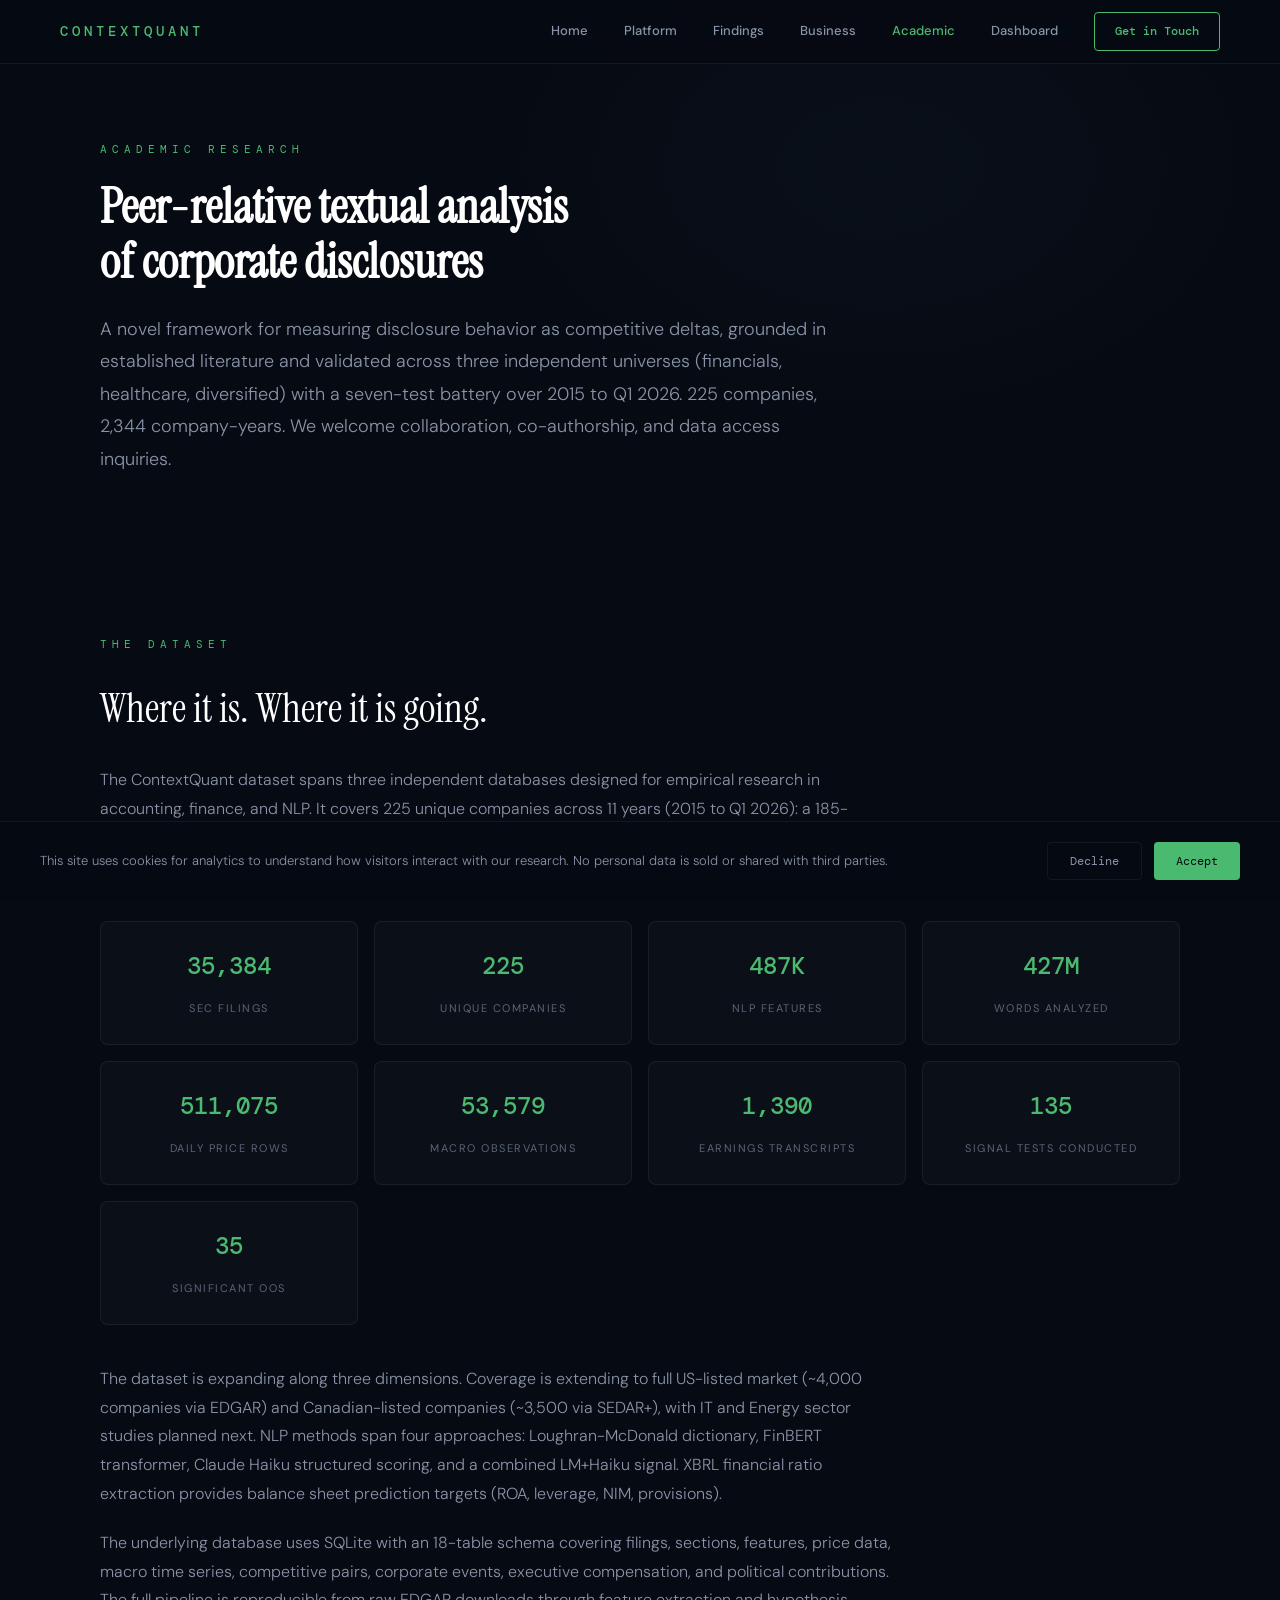
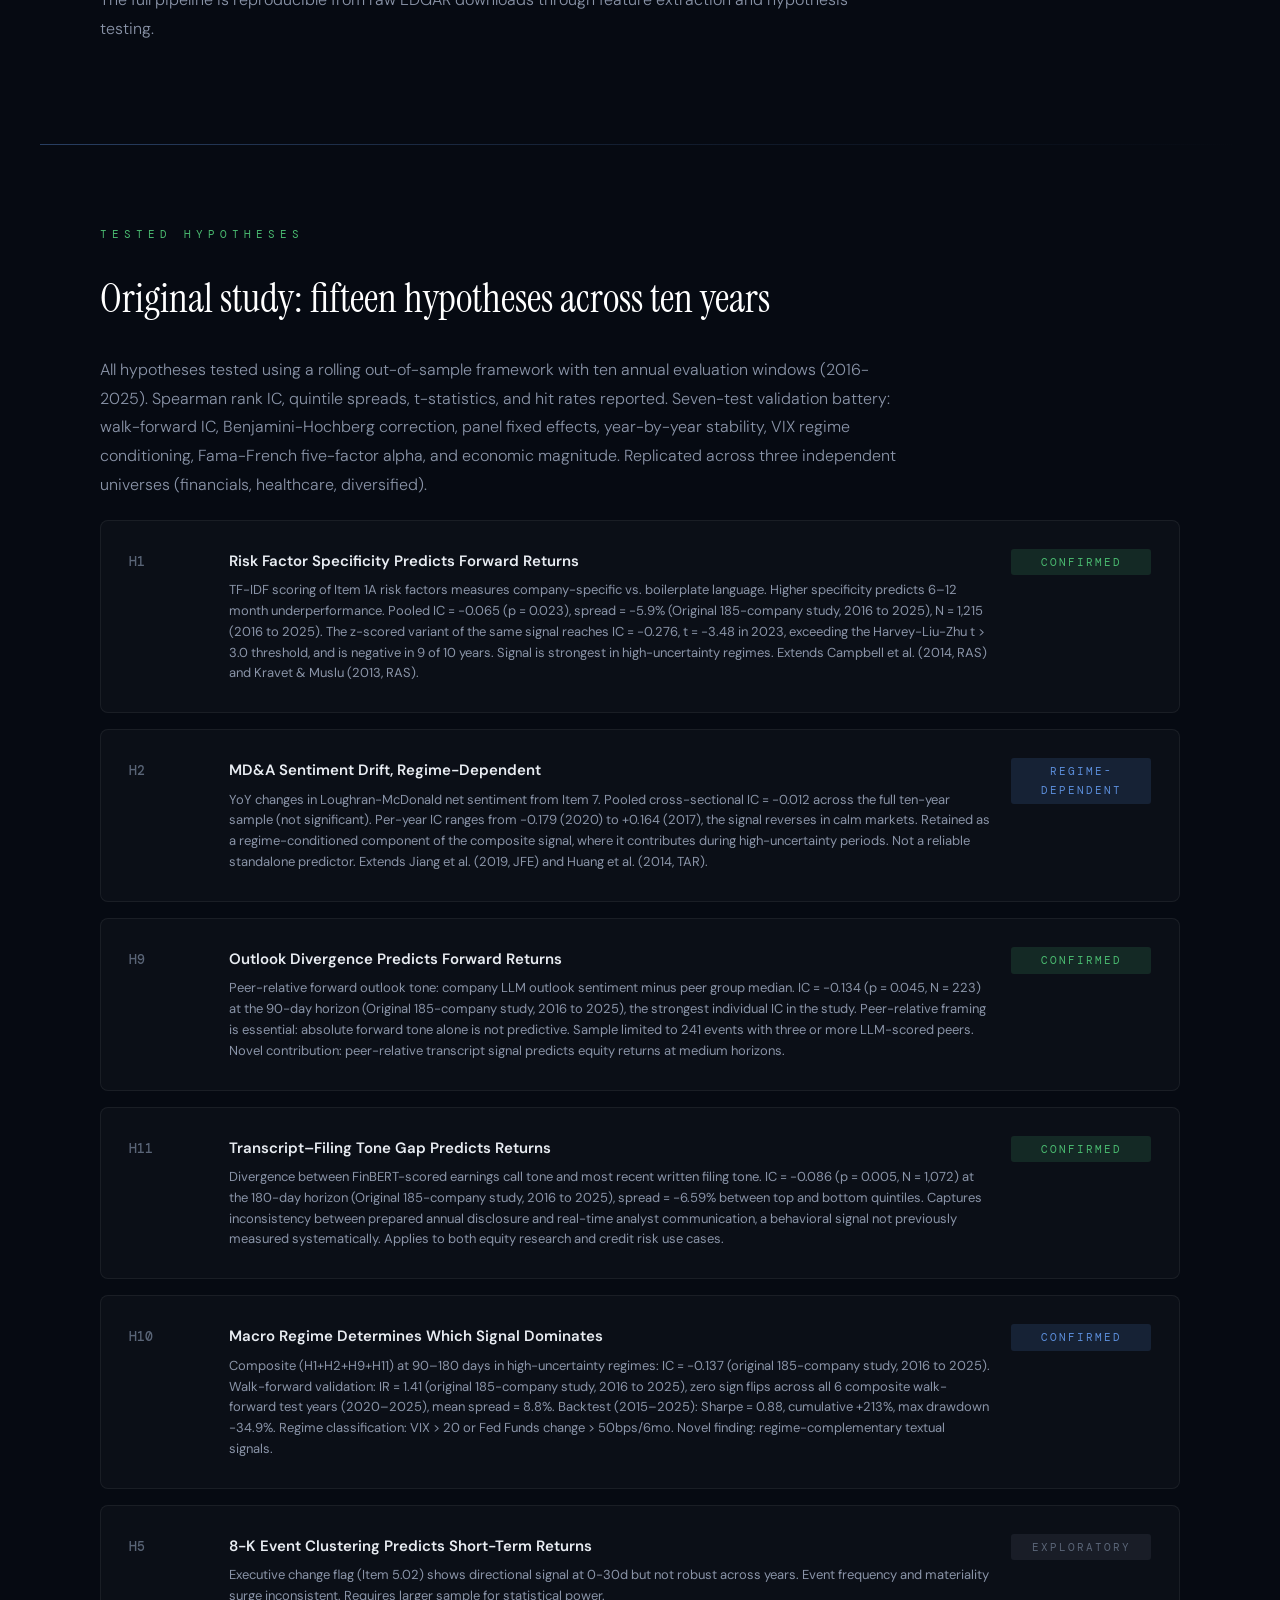
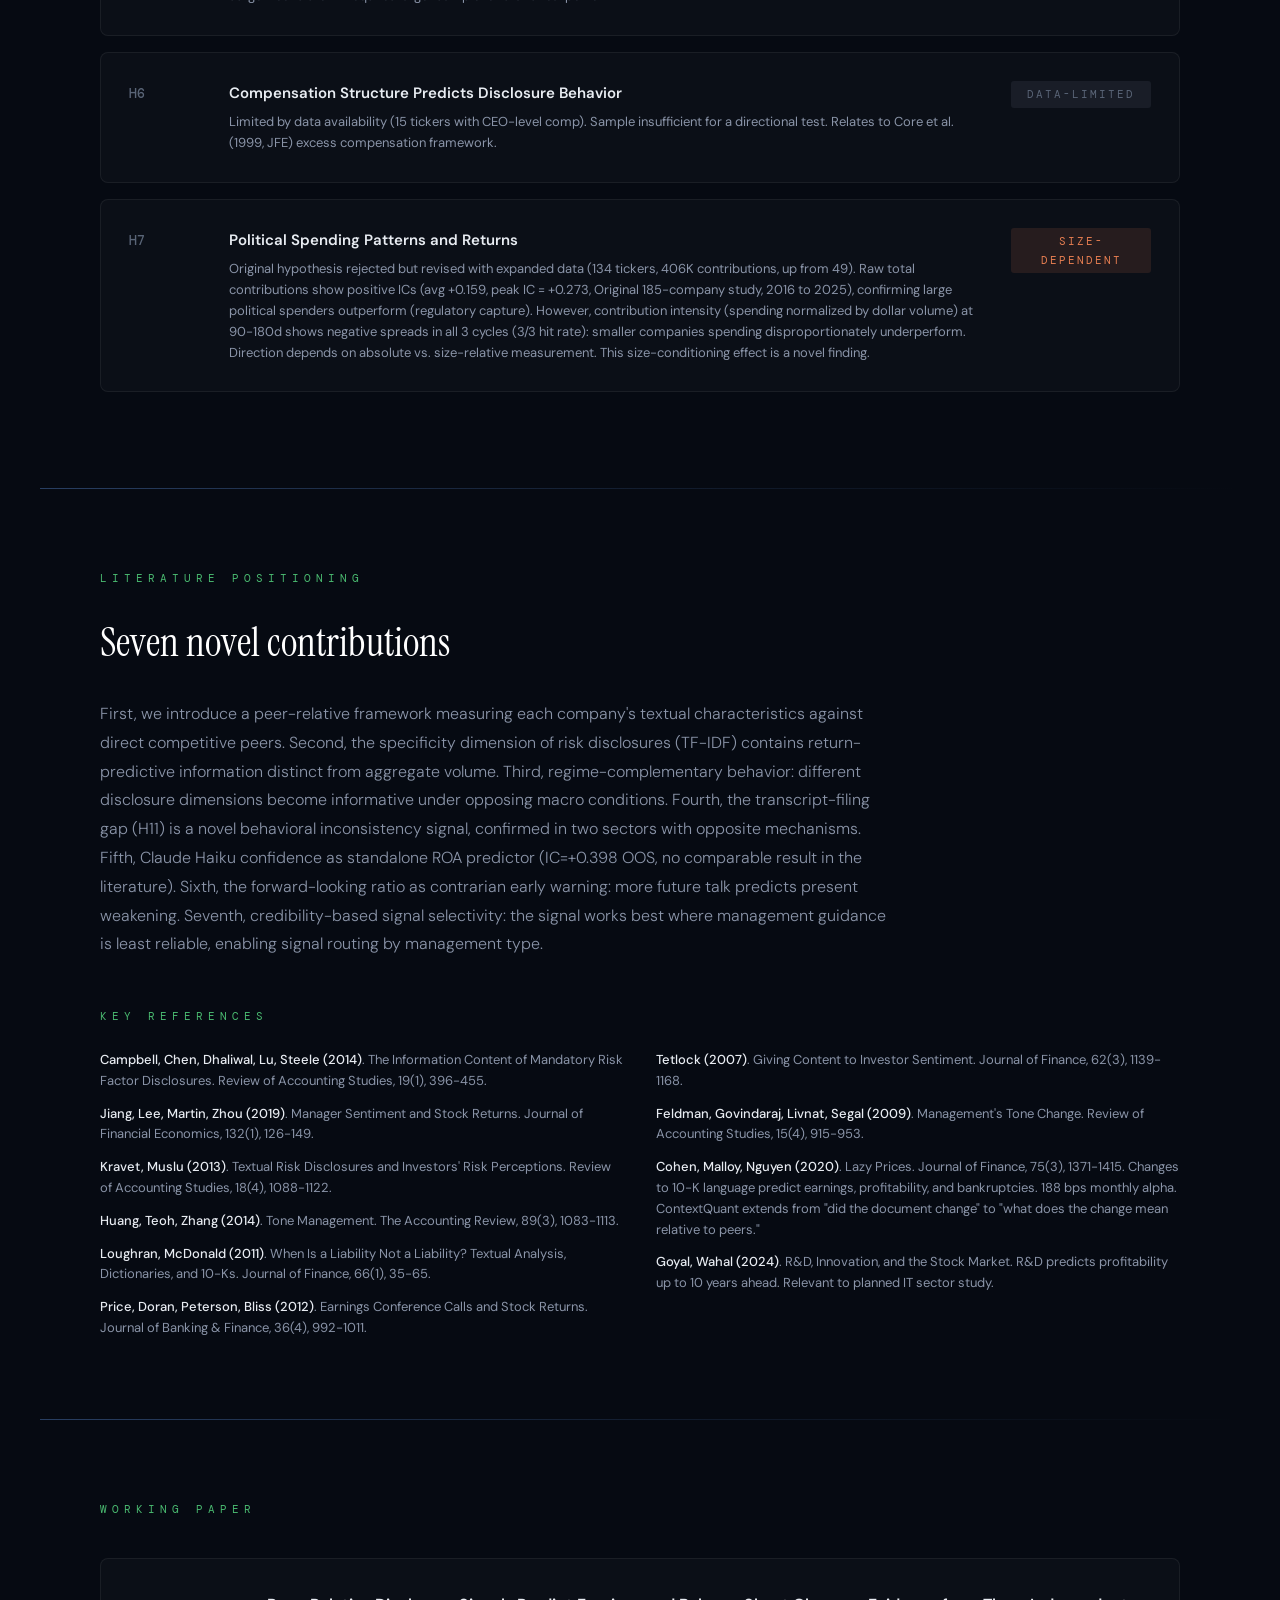
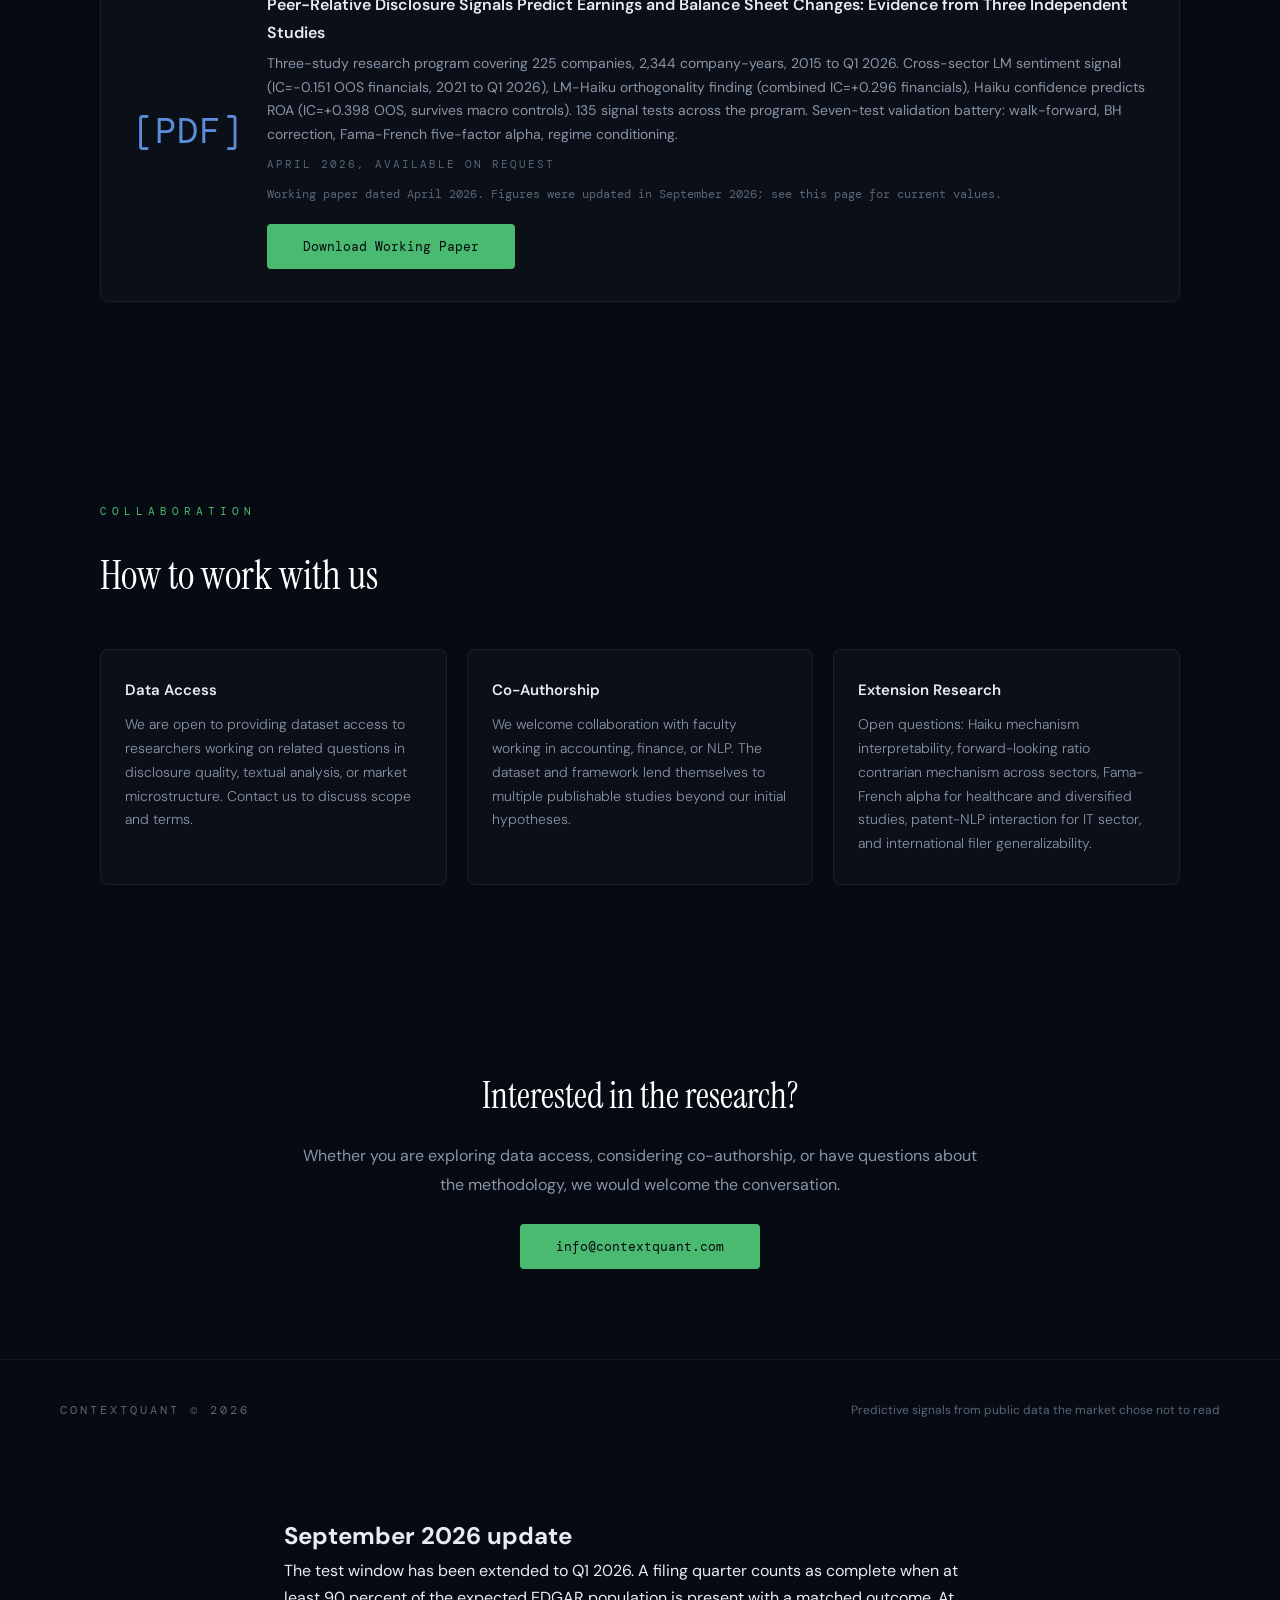
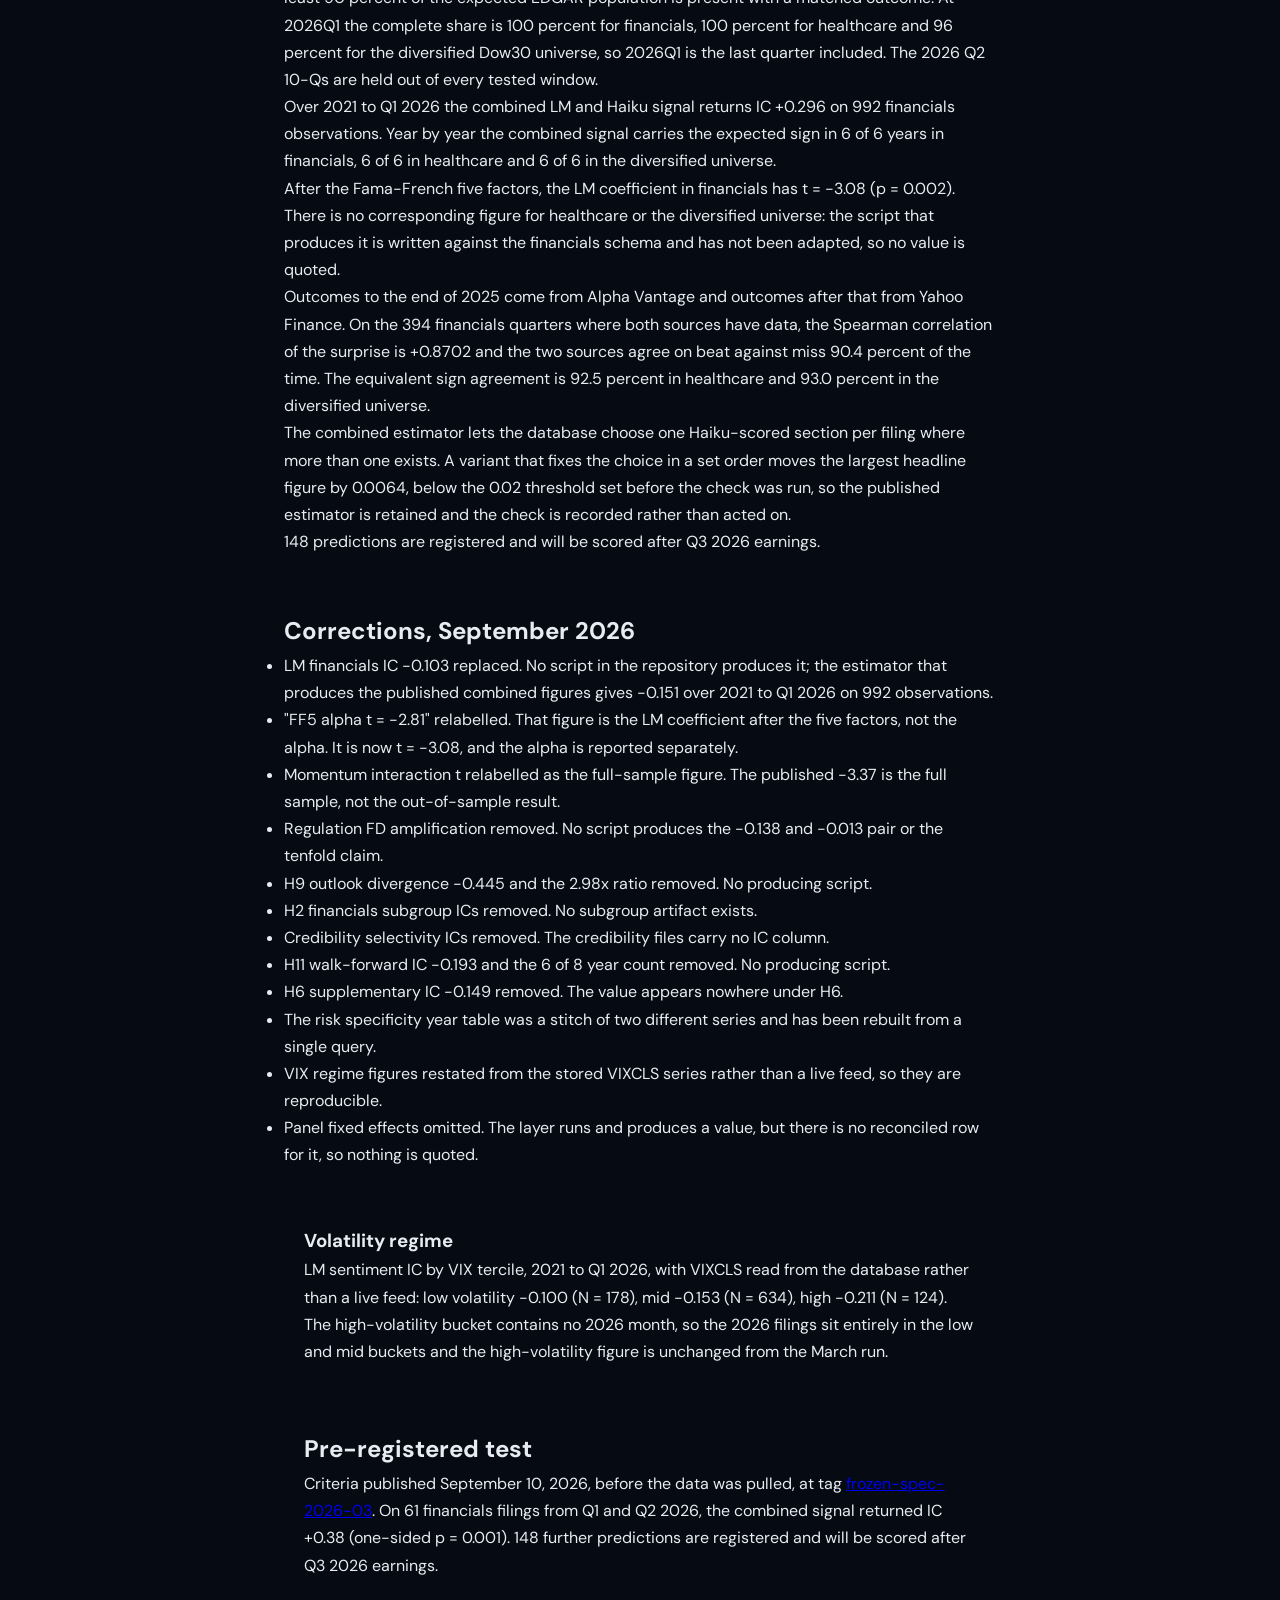
==== commit bf83a1ab: "Recompute counts de-duplicated, add the September 2026 update and corrections Counts. The previous d" ====
--- a/academic.html
+++ b/academic.html
@@ -111,22 +111,22 @@
 <div class="page-hero">
 <div class="page-label">Academic Research</div>
 <h1 class="page-title">Peer-relative textual analysis<br>of corporate disclosures</h1>
-<p class="page-sub">A novel framework for measuring disclosure behavior as competitive deltas, grounded in established literature and validated across three independent universes (financials, healthcare, diversified) with a seven-test battery over 2015 to Q1 2026. 225 companies, 2,603 company-years. We welcome collaboration, co-authorship, and data access inquiries.</p>
+<p class="page-sub">A novel framework for measuring disclosure behavior as competitive deltas, grounded in established literature and validated across three independent universes (financials, healthcare, diversified) with a seven-test battery over 2015 to Q1 2026. 225 companies, 2,344 company-years. We welcome collaboration, co-authorship, and data access inquiries.</p>
 </div>
 
 <section>
 <div class="section-label">The Dataset</div>
 <div class="section-title">Where it is. Where it is going.</div>
-<div class="section-text">The ContextQuant dataset spans three independent databases designed for empirical research in accounting, finance, and NLP. It covers 225 unique companies across 11 years (2015 to Q1 2026): a 185-company diversified market study, a 37-company financial sector study, and a 34-company healthcare study. 2,603 company-years of merged NLP, financial ratio, and analyst estimate data.</div>
+<div class="section-text">The ContextQuant dataset spans three independent databases designed for empirical research in accounting, finance, and NLP. It covers 225 unique companies across 11 years (2015 to Q1 2026): a 185-company diversified market study, a 37-company financial sector study, and a 34-company healthcare study. 2,344 company-years of merged NLP, financial ratio, and analyst estimate data.</div>
 
 <div class="dataset-grid">
-<div class="ds-card"><span class="ds-num">26,780</span><span class="ds-label">SEC Filings</span></div>
+<div class="ds-card"><span class="ds-num">35,384</span><span class="ds-label">SEC Filings</span></div>
 <div class="ds-card"><span class="ds-num">225</span><span class="ds-label">Unique Companies</span></div>
-<div class="ds-card"><span class="ds-num">785K</span><span class="ds-label">NLP Features</span></div>
-<div class="ds-card"><span class="ds-num">765M</span><span class="ds-label">Words Analyzed</span></div>
+<div class="ds-card"><span class="ds-num">487K</span><span class="ds-label">NLP Features</span></div>
+<div class="ds-card"><span class="ds-num">427M</span><span class="ds-label">Words Analyzed</span></div>
 <div class="ds-card"><span class="ds-num">511,075</span><span class="ds-label">Daily Price Rows</span></div>
 <div class="ds-card"><span class="ds-num">53,579</span><span class="ds-label">Macro Observations</span></div>
-<div class="ds-card"><span class="ds-num">3,224</span><span class="ds-label">Earnings Transcripts</span></div>
+<div class="ds-card"><span class="ds-num">1,390</span><span class="ds-label">Earnings Transcripts</span></div>
 <div class="ds-card"><span class="ds-num">135</span><span class="ds-label">Signal Tests Conducted</span></div>
 <div class="ds-card"><span class="ds-num">35</span><span class="ds-label">Significant OOS</span></div>
 </div>
@@ -190,7 +190,7 @@
 <div class="paper-icon">[PDF]</div>
 <div>
 <div class="paper-title">Peer-Relative Disclosure Signals Predict Earnings and Balance Sheet Changes: Evidence from Three Independent Studies</div>
-<div class="paper-desc">Three-study research program covering 225 companies, 2,603 company-years, 2015 to Q1 2026. Cross-sector LM sentiment signal (IC=-0.151 OOS financials, 2021 to Q1 2026), LM-Haiku orthogonality finding (combined IC=+0.296 financials), Haiku confidence predicts ROA (IC=+0.398 OOS, survives macro controls). 135 signal tests across the program. Seven-test validation battery: walk-forward, BH correction, panel FE, Fama-French five-factor alpha, regime conditioning.</div>
+<div class="paper-desc">Three-study research program covering 225 companies, 2,344 company-years, 2015 to Q1 2026. Cross-sector LM sentiment signal (IC=-0.151 OOS financials, 2021 to Q1 2026), LM-Haiku orthogonality finding (combined IC=+0.296 financials), Haiku confidence predicts ROA (IC=+0.398 OOS, survives macro controls). 135 signal tests across the program. Seven-test validation battery: walk-forward, BH correction, Fama-French five-factor alpha, regime conditioning.</div>
 <div class="paper-status">April 2026, available on request</div>
 <div class="paper-status" style="text-transform:none;letter-spacing:0;font-size:12px;line-height:1.7;margin-top:10px;">Working paper dated April 2026. Figures were updated in September 2026; see this page for current values.</div>
 <div style="margin-top:20px"><button class="btn" id="pdfDownloadBtn">Download Working Paper</button></div>
@@ -340,6 +340,73 @@
 })();
 </script>
 
+<section class="sept-update" style="max-width:760px;margin:56px auto;padding:0 24px;">
+  <h2>September 2026 update</h2>
+  <p>The test window has been extended to Q1 2026. A filing quarter counts as
+  complete when at least 90 percent of the expected EDGAR population is present
+  with a matched outcome. At 2026Q1 the complete share is 100 percent for
+  financials, 100 percent for healthcare and 96 percent for the diversified
+  Dow30 universe, so 2026Q1 is the last quarter included. The 2026 Q2 10-Qs are
+  held out of every tested window.</p>
+
+  <p>Over 2021 to Q1 2026 the combined LM and Haiku signal returns IC +0.296 on
+  992 financials observations. Year by year the combined signal carries the
+  expected sign in 6 of 6 years in financials, 6 of 6 in healthcare and 6 of 6
+  in the diversified universe.</p>
+
+  <p>After the Fama-French five factors, the LM coefficient in financials has
+  t = -3.08 (p = 0.002). There is no corresponding figure for healthcare or the
+  diversified universe: the script that produces it is written against the
+  financials schema and has not been adapted, so no value is quoted.</p>
+
+  <p>Outcomes to the end of 2025 come from Alpha Vantage and outcomes after
+  that from Yahoo Finance. On the 394 financials quarters where both sources
+  have data, the Spearman correlation of the surprise is +0.8702 and the two
+  sources agree on beat against miss 90.4 percent of the time. The equivalent
+  sign agreement is 92.5 percent in healthcare and 93.0 percent in the
+  diversified universe.</p>
+
+  <p>The combined estimator lets the database choose one Haiku-scored section
+  per filing where more than one exists. A variant that fixes the choice in a
+  set order moves the largest headline figure by 0.0064, below the 0.02
+  threshold set before the check was run, so the published estimator is
+  retained and the check is recorded rather than acted on.</p>
+
+  <p>148 predictions are registered and will be scored after Q3 2026 earnings.</p>
+</section>
+
+
+<section class="corrections" style="max-width:760px;margin:56px auto;padding:0 24px;">
+  <h2>Corrections, September 2026</h2>
+  <ul>
+    <li>LM financials IC -0.103 replaced. No script in the repository produces
+    it; the estimator that produces the published combined figures gives
+    -0.151 over 2021 to Q1 2026 on 992 observations.</li>
+    <li>"FF5 alpha t = -2.81" relabelled. That figure is the LM coefficient
+    after the five factors, not the alpha. It is now t = -3.08, and the alpha
+    is reported separately.</li>
+    <li>Momentum interaction t relabelled as the full-sample figure. The
+    published -3.37 is the full sample, not the out-of-sample result.</li>
+    <li>Regulation FD amplification removed. No script produces the -0.138 and
+    -0.013 pair or the tenfold claim.</li>
+    <li>H9 outlook divergence -0.445 and the 2.98x ratio removed. No producing
+    script.</li>
+    <li>H2 financials subgroup ICs removed. No subgroup artifact exists.</li>
+    <li>Credibility selectivity ICs removed. The credibility files carry no IC
+    column.</li>
+    <li>H11 walk-forward IC -0.193 and the 6 of 8 year count removed. No
+    producing script.</li>
+    <li>H6 supplementary IC -0.149 removed. The value appears nowhere under H6.</li>
+    <li>The risk specificity year table was a stitch of two different series
+    and has been rebuilt from a single query.</li>
+    <li>VIX regime figures restated from the stored VIXCLS series rather than a
+    live feed, so they are reproducible.</li>
+    <li>Panel fixed effects omitted. The layer runs and produces a value, but
+    there is no reconciled row for it, so nothing is quoted.</li>
+  </ul>
+</section>
+
+
 <section class="vixnote" style="max-width:720px;margin:48px auto;padding:0 24px;">
   <h3>Volatility regime</h3>
   <p>LM sentiment IC by VIX tercile, 2021 to Q1 2026, with VIXCLS read from the database
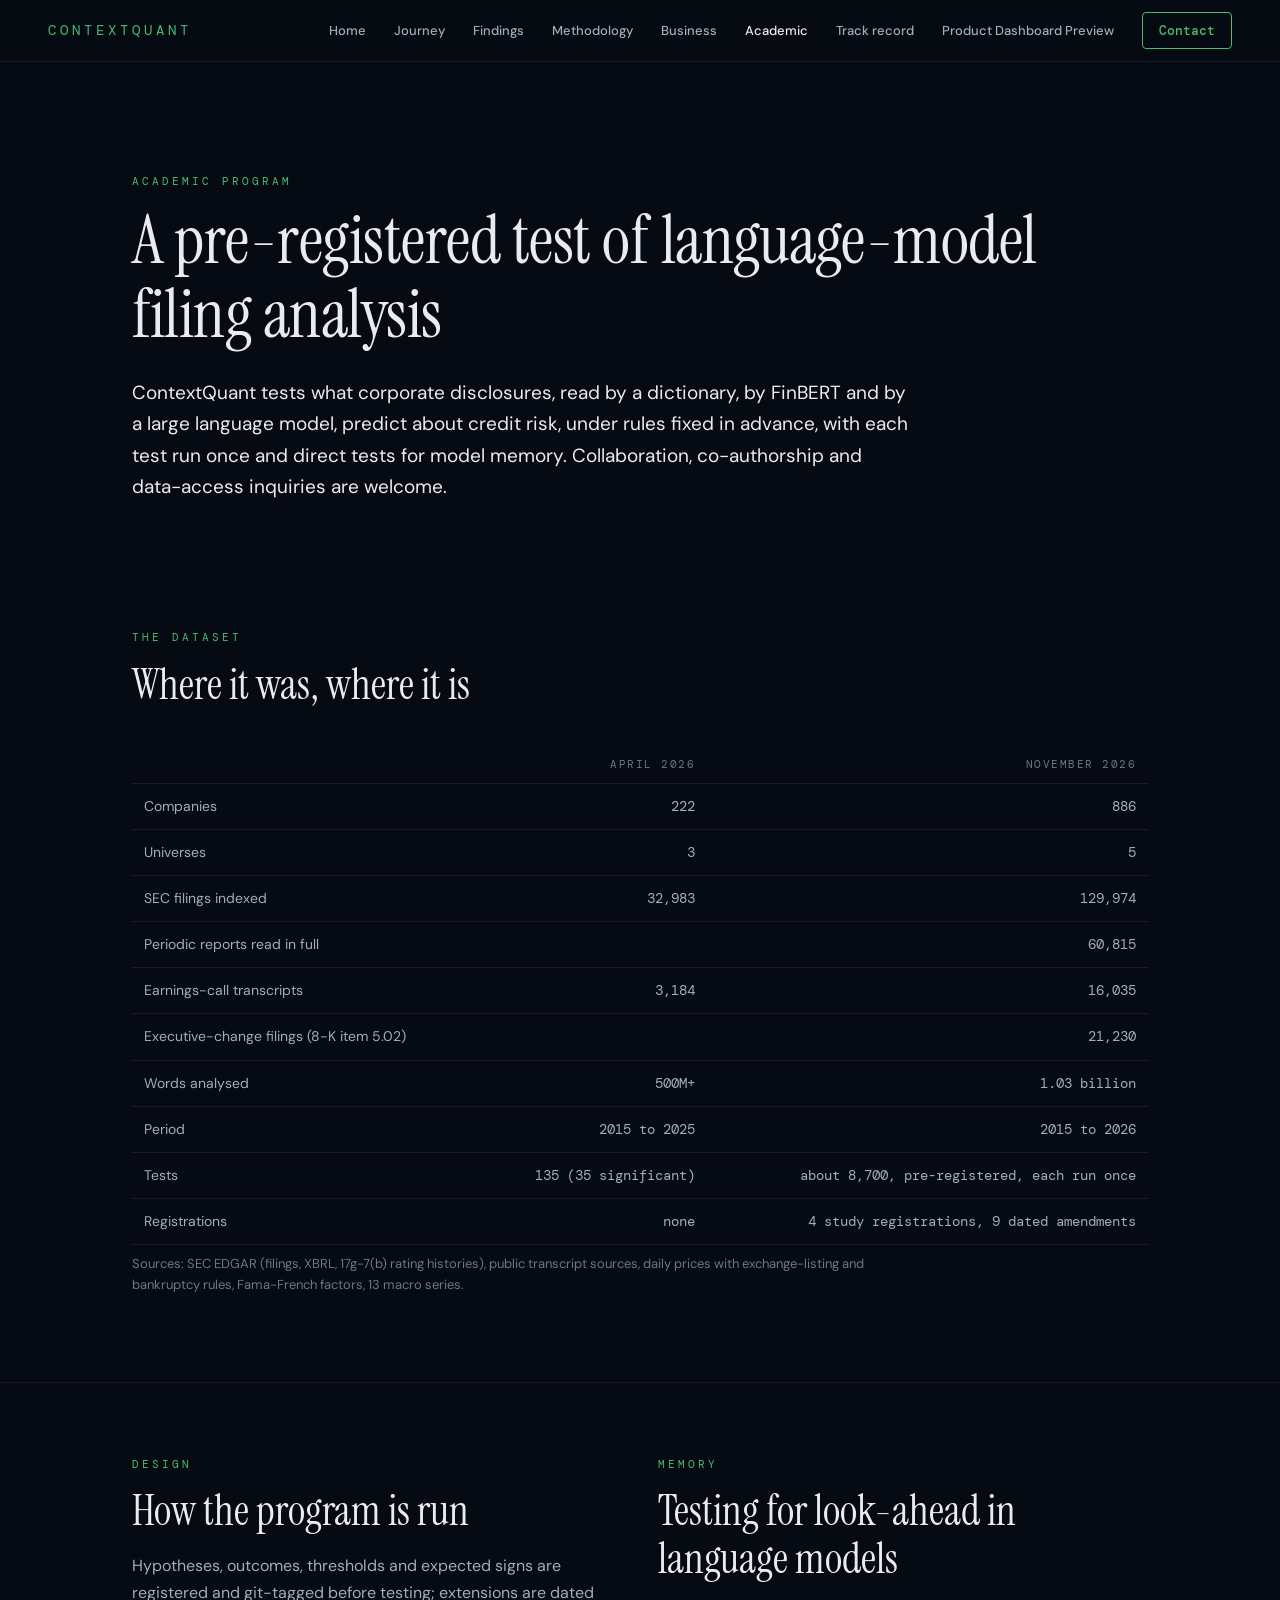
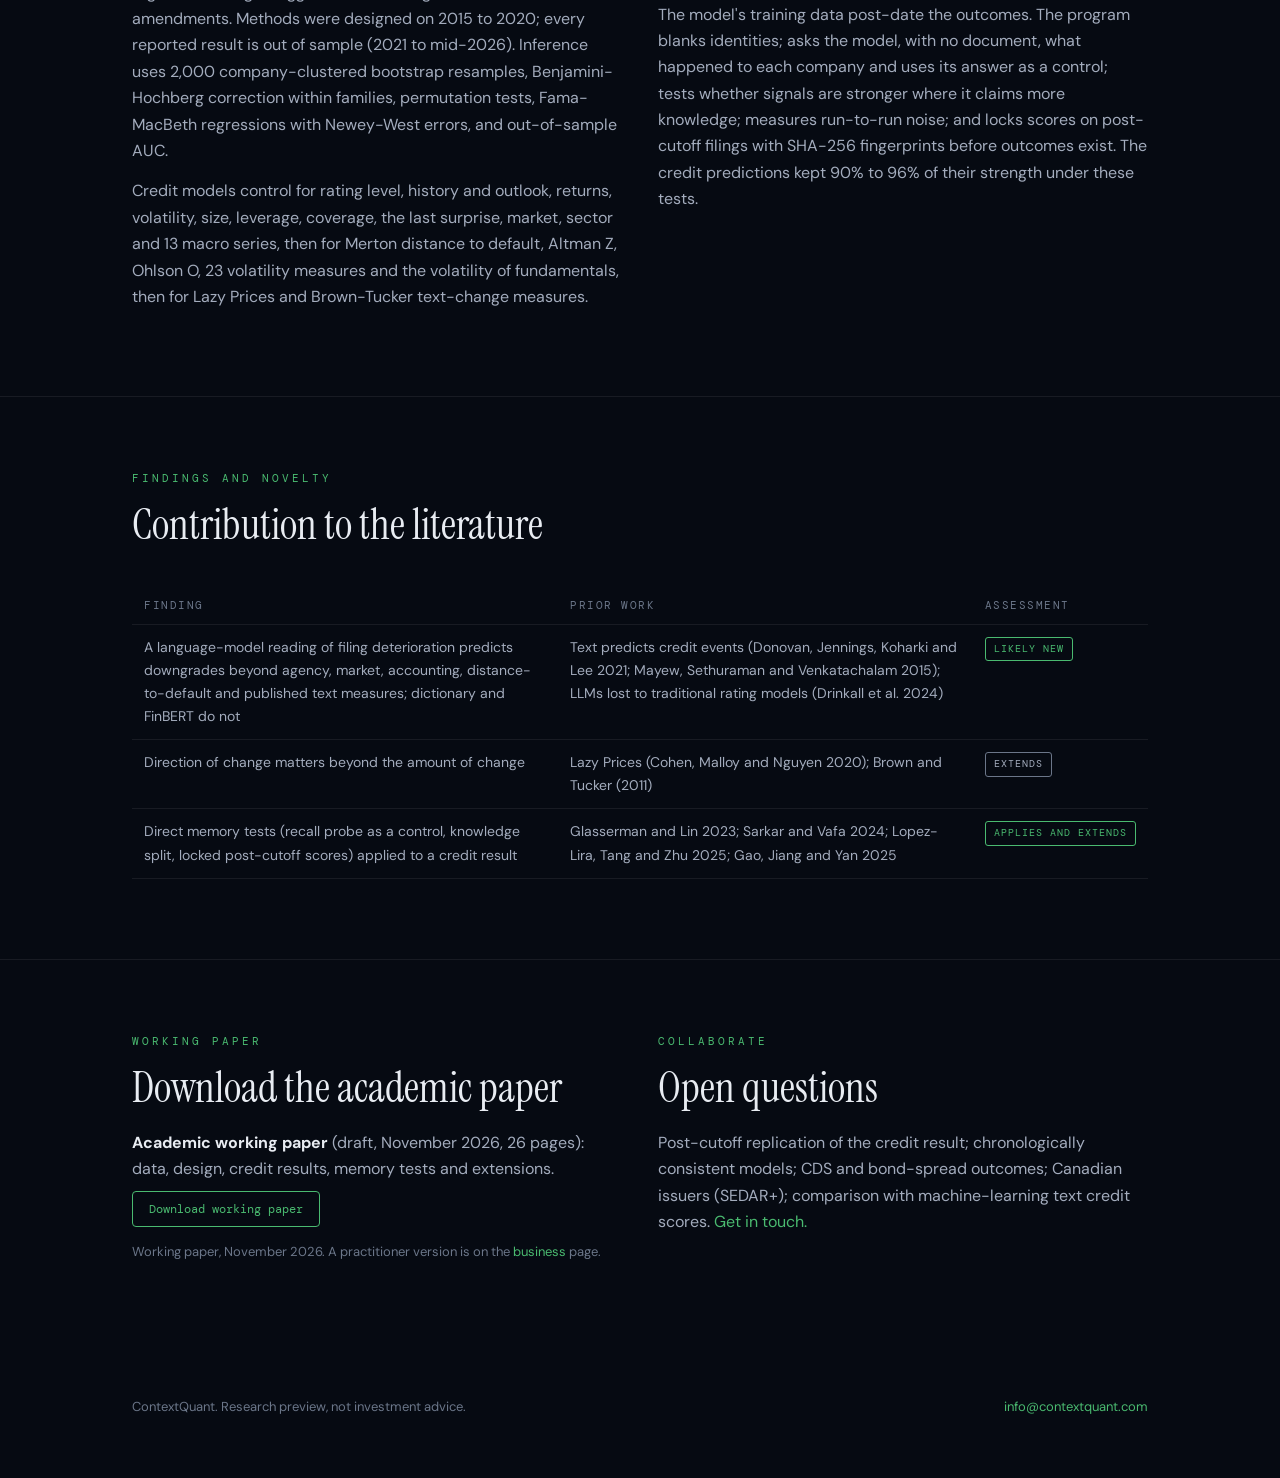
==== commit 52299d0d: "Site update November 2026: credit early-warning program (journey, findings, methodology, business, a" ====
--- a/academic.html
+++ b/academic.html
@@ -3,428 +3,105 @@
 <head>
 <meta charset="utf-8">
 <meta name="viewport" content="width=device-width, initial-scale=1">
-<title>ContextQuant | Academic Research</title>
-<meta name="description" content="ContextQuant academic research: peer-relative disclosure framework, seven-test validation battery, three independent studies. Working paper available for download.">
-<link rel="canonical" href="https://contextquant.com/academic.html">
 <link rel="icon" type="image/x-icon" href="favicon.ico">
 <link rel="icon" type="image/png" sizes="32x32" href="favicon-32x32.png">
-<link rel="icon" type="image/png" sizes="16x16" href="favicon-16x16.png">
 <link rel="apple-touch-icon" sizes="180x180" href="apple-touch-icon.png">
-<!-- Analytics loaded after cookie consent (see bottom of page) -->
-<link href="https://fonts.googleapis.com/css2?family=DM+Mono:wght@300;400;500&family=Instrument+Serif:ital@0;1&family=DM+Sans:wght@300;400;500;600;700&display=swap" rel="stylesheet">
-<style>
-:root{--bg-deep:#060a12;--bg-card:rgba(255,255,255,0.025);--bg-card-hover:rgba(255,255,255,0.045);--border:rgba(255,255,255,0.06);--border-hover:rgba(74,186,112,0.3);--green:#4aba70;--green-dim:rgba(74,186,112,0.15);--blue:#5b8dd9;--blue-dim:rgba(91,141,217,0.15);--orange:#e67e51;--text-primary:#e8ecf2;--text-secondary:#8a94a8;--text-muted:#5a6577;--mono:'DM Mono','Courier New',monospace;--serif:'Instrument Serif',Georgia,serif;--sans:'DM Sans','Helvetica Neue',sans-serif}
-*{margin:0;padding:0;box-sizing:border-box}html{scroll-behavior:smooth}body{background:var(--bg-deep);color:var(--text-primary);font-family:var(--sans);line-height:1.7;-webkit-font-smoothing:antialiased}
-nav{position:fixed;top:0;left:0;right:0;z-index:100;background:rgba(6,10,18,0.85);backdrop-filter:blur(20px);border-bottom:1px solid var(--border);padding:0 60px;height:64px;display:flex;align-items:center;justify-content:space-between}
-.nav-brand{font-family:var(--mono);font-size:14px;font-weight:500;letter-spacing:4px;color:var(--green);text-transform:uppercase;text-decoration:none}
-.nav-links{display:flex;gap:36px;align-items:center}.nav-links a{font-size:13px;font-weight:500;color:var(--text-secondary);text-decoration:none;transition:color 0.3s}.nav-links a:hover{color:var(--text-primary)}.nav-links a.active{color:var(--green)}
-.nav-cta{font-family:var(--mono)!important;font-size:12px!important;padding:8px 20px;border:1px solid var(--green);color:var(--green)!important;border-radius:4px;transition:all 0.3s}.nav-cta:hover{background:var(--green-dim)}
-.page-hero{padding:140px 60px 80px;max-width:1200px;margin:0 auto;position:relative}
-.page-hero::before{content:'';position:absolute;top:0;left:0;right:0;bottom:0;background:radial-gradient(ellipse 600px 400px at 70% 30%,rgba(91,141,217,0.04) 0%,transparent 70%);pointer-events:none}
-.page-label{font-family:var(--mono);font-size:11px;letter-spacing:5px;color:var(--green);text-transform:uppercase;margin-bottom:20px;position:relative}
-.page-title{font-family:var(--serif);font-size:48px;line-height:1.15;color:#fff;margin-bottom:24px;position:relative}
-.page-sub{font-size:18px;font-weight:300;color:var(--text-secondary);line-height:1.8;max-width:740px;position:relative}
-section{padding:80px 60px;max-width:1200px;margin:0 auto}
-.section-label{font-family:var(--mono);font-size:11px;letter-spacing:5px;color:var(--green);text-transform:uppercase;margin-bottom:20px}
-.section-title{font-family:var(--serif);font-size:40px;color:#fff;margin-bottom:24px}
-.section-text{font-size:16px;font-weight:300;color:var(--text-secondary);line-height:1.8;max-width:800px;margin-bottom:20px}
-.divider{height:1px;background:linear-gradient(90deg,rgba(91,141,217,0.4),rgba(91,141,217,0.15) 50%,transparent);margin:40px 0}
-
-.dataset-grid{display:grid;grid-template-columns:repeat(4,1fr);gap:16px;margin:40px 0}
-.ds-card{background:var(--bg-card);border:1px solid var(--border);border-radius:8px;padding:24px 20px;text-align:center;transition:all 0.3s}.ds-card:hover{border-color:var(--border-hover)}
-.ds-num{font-family:var(--mono);font-size:24px;font-weight:500;color:var(--green);display:block;margin-bottom:6px}
-.ds-label{font-size:11px;letter-spacing:1.5px;text-transform:uppercase;color:var(--text-muted)}
-
-.hyp-card{background:var(--bg-card);border:1px solid var(--border);border-radius:8px;padding:28px 28px;margin-bottom:16px;display:grid;grid-template-columns:80px 1fr 140px;gap:20px;align-items:start;transition:all 0.3s}
-.hyp-card:hover{border-color:var(--border-hover)}
-.hyp-id{font-family:var(--mono);font-size:13px;font-weight:500;color:var(--text-muted);padding-top:2px}
-.hyp-title{font-size:15px;font-weight:600;color:var(--text-primary);margin-bottom:6px}
-.hyp-desc{font-size:13px;color:var(--text-secondary);line-height:1.6}
-.hyp-status{font-family:var(--mono);font-size:11px;letter-spacing:2px;text-transform:uppercase;padding:4px 12px;border-radius:3px;text-align:center}
-.hs-strong{background:var(--green-dim);color:var(--green)}.hs-moderate{background:var(--blue-dim);color:var(--blue)}.hs-weak{background:rgba(122,133,153,0.12);color:var(--text-muted)}.hs-reversed{background:rgba(230,126,81,0.12);color:var(--orange)}
-
-.ref-list{columns:2;column-gap:32px;margin-top:24px}
-.ref-item{font-size:13px;color:var(--text-secondary);line-height:1.6;margin-bottom:12px;break-inside:avoid}
-.ref-item strong{color:var(--text-primary);font-weight:500}
-
-.collab-grid{display:grid;grid-template-columns:repeat(3,1fr);gap:20px;margin-top:40px}
-.collab-card{background:var(--bg-card);border:1px solid var(--border);border-radius:8px;padding:28px 24px;transition:all 0.3s}.collab-card:hover{border-color:var(--border-hover);transform:translateY(-2px)}
-.cc-title{font-size:15px;font-weight:600;color:var(--text-primary);margin-bottom:10px}
-.cc-text{font-size:14px;font-weight:300;color:var(--text-secondary);line-height:1.7}
-
-.paper-box{background:var(--bg-card);border:1px solid var(--border);border-radius:8px;padding:32px;margin:40px 0;display:flex;align-items:center;gap:24px}
-.paper-icon{font-family:var(--mono);font-size:36px;color:var(--blue);flex-shrink:0}
-.paper-title{font-size:16px;font-weight:600;color:var(--text-primary);margin-bottom:6px}
-.paper-desc{font-size:14px;color:var(--text-secondary)}
-.paper-status{font-family:var(--mono);font-size:11px;color:var(--text-muted);letter-spacing:2px;text-transform:uppercase;margin-top:8px}
-
-.cta-section{padding:100px 60px;text-align:center;max-width:800px;margin:0 auto}
-.ct{font-family:var(--serif);font-size:36px;color:#fff;margin-bottom:16px}.cx{font-size:16px;color:var(--text-secondary);margin-bottom:32px;line-height:1.8}
-.btn{font-family:var(--mono);font-size:13px;padding:14px 36px;background:var(--green);color:var(--bg-deep);border:none;border-radius:4px;text-decoration:none;transition:all 0.3s;cursor:pointer}.btn:hover{background:#5ccf85}
-/* PDF Gate Modal */
-.modal-overlay{display:none;position:fixed;inset:0;background:rgba(0,0,0,0.75);z-index:500;align-items:center;justify-content:center;padding:24px}
-.modal-overlay.open{display:flex}
-.modal-box{background:#0d1520;border:1px solid rgba(74,186,112,0.3);border-radius:10px;padding:40px;max-width:480px;width:100%;position:relative}
-.modal-close{position:absolute;top:16px;right:16px;background:none;border:none;color:var(--text-muted);font-size:20px;cursor:pointer;line-height:1;padding:4px 8px}
-.modal-close:hover{color:var(--text-primary)}
-.modal-title{font-family:var(--serif);font-size:24px;color:#fff;margin-bottom:8px}
-.modal-sub{font-size:14px;color:var(--text-secondary);margin-bottom:24px;line-height:1.6}
-.modal-field{margin-bottom:16px}
-.modal-field label{display:block;font-family:var(--mono);font-size:11px;letter-spacing:2px;text-transform:uppercase;color:var(--text-muted);margin-bottom:6px}
-.modal-field input{width:100%;background:rgba(255,255,255,0.05);border:1px solid var(--border);border-radius:4px;padding:10px 14px;color:var(--text-primary);font-family:var(--sans);font-size:14px;outline:none;transition:border-color 0.2s}
-.modal-field input:focus{border-color:rgba(74,186,112,0.5)}
-.modal-row{display:grid;grid-template-columns:1fr 1fr;gap:16px}
-.modal-submit{width:100%;margin-top:8px;font-family:var(--mono);font-size:13px;padding:12px;background:var(--green);color:var(--bg-deep);border:none;border-radius:4px;cursor:pointer;transition:background 0.3s;letter-spacing:1px}
-.modal-submit:hover{background:#5ccf85}
-.modal-note{font-size:12px;color:var(--text-muted);margin-top:12px;text-align:center}
-.modal-success{display:none;text-align:center;padding:20px 0}
-.modal-success p{color:var(--text-secondary);font-size:15px;line-height:1.7;margin-bottom:16px}
-.modal-success .success-icon{font-size:36px;margin-bottom:12px;color:var(--green)}
-footer{padding:40px 60px;border-top:1px solid var(--border);display:flex;justify-content:space-between}.fb{font-family:var(--mono);font-size:12px;color:var(--text-muted);letter-spacing:3px;text-transform:uppercase}.fr{font-size:12px;color:var(--text-muted)}
-.fi{opacity:0;transform:translateY(24px);transition:opacity 0.7s,transform 0.7s}.fi.v{opacity:1;transform:translateY(0)}
-@media(max-width:900px){nav{padding:0 24px}.page-hero,section,.cta-section{padding-left:24px;padding-right:24px}.dataset-grid{grid-template-columns:repeat(2,1fr)}.hyp-card{grid-template-columns:1fr;gap:8px}.collab-grid{grid-template-columns:1fr}.ref-list{columns:1}}
-
-/* Hamburger nav */
-.nav-hamburger{display:none;flex-direction:column;justify-content:space-between;width:24px;height:18px;cursor:pointer;background:none;border:none;padding:0;z-index:200}
-.nav-hamburger span{display:block;height:2px;background:var(--green);border-radius:2px;transition:all 0.3s}
-.nav-hamburger.open span:nth-child(1){transform:translateY(8px) rotate(45deg)}
-.nav-hamburger.open span:nth-child(2){opacity:0}
-.nav-hamburger.open span:nth-child(3){transform:translateY(-8px) rotate(-45deg)}
-
-@media(max-width:900px){
-  .nav-hamburger{display:flex !important}
-  .nav-links{display:none;flex-direction:column;position:fixed;top:64px;left:0;right:0;background:rgba(6,10,18,0.98);backdrop-filter:blur(20px);border-bottom:1px solid var(--border);padding:16px 24px 24px;z-index:99}
-  .nav-links.mobile-open{display:flex}
-  .nav-links a{padding:14px 0;border-bottom:1px solid var(--border);font-size:15px}
-  .nav-cta{margin-top:8px;text-align:center;padding:12px 20px}
-}
-@media(max-width:480px){
-  .page-title,.hero-title{font-size:32px!important}
-  .section-title{font-size:28px!important}
-}
-</style>
+<title>Academic program | ContextQuant</title>
+<link href="https://fonts.googleapis.com/css2?family=DM+Mono:wght@400;500&family=Instrument+Serif:ital@0;1&family=DM+Sans:wght@400;500;600&display=swap" rel="stylesheet">
+<link rel="stylesheet" href="style.css">
 </head>
 <body>
-<nav><a href="index.html" class="nav-brand">ContextQuant</a><div class="nav-links" id="navLinks"><a href="index.html">Home</a><a href="index.html#platform">Platform</a><a href="index.html#findings">Findings</a><a href="business.html">Business</a><a href="academic.html" class="active">Academic</a><a href="dashboard.html">Dashboard</a><a href="mailto:info@contextquant.com?subject=ContextQuant%20Academic%20Inquiry" class="nav-cta">Get in Touch</a></div><button class="nav-hamburger" id="navHamburger" aria-label="Menu"><span></span><span></span><span></span></button>
+<nav>
+  <a class="brand" href="index.html">ContextQuant</a>
+  <button class="burger" id="burger" aria-label="Menu" aria-expanded="false"><span></span><span></span><span></span></button>
+  <div class="links" id="navlinks">
+    <a href="index.html">Home</a>
+    <a href="journey.html">Journey</a>
+    <a href="evidence.html">Findings</a>
+    <a href="method.html">Methodology</a>
+    <a href="business.html">Business</a>
+    <a class="active" href="academic.html">Academic</a>
+    <a href="track-record.html">Track record</a>
+    <a href="product/index.html">Product Dashboard Preview</a>
+    <a class="cta" href="mailto:info@contextquant.com">Contact</a>
+  </div>
 </nav>
 
-<div class="page-hero">
-<div class="page-label">Academic Research</div>
-<h1 class="page-title">Peer-relative textual analysis<br>of corporate disclosures</h1>
-<p class="page-sub">A novel framework for measuring disclosure behavior as competitive deltas, grounded in established literature and validated across three independent universes (financials, healthcare, diversified) with a seven-test battery over 2015 to Q1 2026. 225 companies, 2,344 company-years. We welcome collaboration, co-authorship, and data access inquiries.</p>
-</div>
+<header class="hero" style="padding-bottom:40px">
+  <div class="wrap">
+    <div class="eyebrow">Academic program</div>
+    <h1>A pre-registered test of language-model filing analysis</h1>
+    <p class="lead">ContextQuant tests what corporate disclosures, read by a dictionary, by FinBERT and by a large language model, predict about credit risk, under rules fixed in advance, with each test run once and direct tests for model memory. Collaboration, co-authorship and data-access inquiries are welcome.</p>
+  </div>
+</header>
 
 <section>
-<div class="section-label">The Dataset</div>
-<div class="section-title">Where it is. Where it is going.</div>
-<div class="section-text">The ContextQuant dataset spans three independent databases designed for empirical research in accounting, finance, and NLP. It covers 225 unique companies across 11 years (2015 to Q1 2026): a 185-company diversified market study, a 37-company financial sector study, and a 34-company healthcare study. 2,344 company-years of merged NLP, financial ratio, and analyst estimate data.</div>
-
-<div class="dataset-grid">
-<div class="ds-card"><span class="ds-num">35,384</span><span class="ds-label">SEC Filings</span></div>
-<div class="ds-card"><span class="ds-num">225</span><span class="ds-label">Unique Companies</span></div>
-<div class="ds-card"><span class="ds-num">487K</span><span class="ds-label">NLP Features</span></div>
-<div class="ds-card"><span class="ds-num">427M</span><span class="ds-label">Words Analyzed</span></div>
-<div class="ds-card"><span class="ds-num">511,075</span><span class="ds-label">Daily Price Rows</span></div>
-<div class="ds-card"><span class="ds-num">53,579</span><span class="ds-label">Macro Observations</span></div>
-<div class="ds-card"><span class="ds-num">1,390</span><span class="ds-label">Earnings Transcripts</span></div>
-<div class="ds-card"><span class="ds-num">135</span><span class="ds-label">Signal Tests Conducted</span></div>
-<div class="ds-card"><span class="ds-num">35</span><span class="ds-label">Significant OOS</span></div>
-</div>
-
-<div class="section-text">The dataset is expanding along three dimensions. Coverage is extending to full US-listed market (~4,000 companies via EDGAR) and Canadian-listed companies (~3,500 via SEDAR+), with IT and Energy sector studies planned next. NLP methods span four approaches: Loughran-McDonald dictionary, FinBERT transformer, Claude Haiku structured scoring, and a combined LM+Haiku signal. XBRL financial ratio extraction provides balance sheet prediction targets (ROA, leverage, NIM, provisions).</div>
-
-<div class="section-text">The underlying database uses SQLite with an 18-table schema covering filings, sections, features, price data, macro time series, competitive pairs, corporate events, executive compensation, and political contributions. The full pipeline is reproducible from raw EDGAR downloads through feature extraction and hypothesis testing.</div>
-</section>
-
-<div class="divider" style="max-width:1200px;margin:0 auto"></div>
-
-<section>
-<div class="section-label">Tested Hypotheses</div>
-<div class="section-title">Original study: fifteen hypotheses across ten years</div>
-<div class="section-text">All hypotheses tested using a rolling out-of-sample framework with ten annual evaluation windows (2016-2025). Spearman rank IC, quintile spreads, t-statistics, and hit rates reported. Seven-test validation battery: walk-forward IC, Benjamini-Hochberg correction, panel fixed effects, year-by-year stability, VIX regime conditioning, Fama-French five-factor alpha, and economic magnitude. Replicated across three independent universes (financials, healthcare, diversified).</div>
-
-<div class="hyp-card"><div class="hyp-id">H1</div><div><div class="hyp-title">Risk Factor Specificity Predicts Forward Returns</div><div class="hyp-desc">TF-IDF scoring of Item 1A risk factors measures company-specific vs. boilerplate language. Higher specificity predicts 6–12 month underperformance. Pooled IC = -0.065 (p = 0.023), spread = -5.9% (Original 185-company study, 2016 to 2025), N = 1,215 (2016 to 2025). The z-scored variant of the same signal reaches IC = -0.276, t = -3.48 in 2023, exceeding the Harvey-Liu-Zhu t &gt; 3.0 threshold, and is negative in 9 of 10 years. Signal is strongest in high-uncertainty regimes. Extends Campbell et al. (2014, RAS) and Kravet &amp; Muslu (2013, RAS).</div></div><div class="hyp-status hs-strong">Confirmed</div></div>
-
-<div class="hyp-card"><div class="hyp-id">H2</div><div><div class="hyp-title">MD&amp;A Sentiment Drift, Regime-Dependent</div><div class="hyp-desc">YoY changes in Loughran-McDonald net sentiment from Item 7. Pooled cross-sectional IC = -0.012 across the full ten-year sample (not significant). Per-year IC ranges from -0.179 (2020) to +0.164 (2017), the signal reverses in calm markets. Retained as a regime-conditioned component of the composite signal, where it contributes during high-uncertainty periods. Not a reliable standalone predictor. Extends Jiang et al. (2019, JFE) and Huang et al. (2014, TAR).</div></div><div class="hyp-status hs-moderate">Regime-Dependent</div></div>
-
-<div class="hyp-card"><div class="hyp-id">H9</div><div><div class="hyp-title">Outlook Divergence Predicts Forward Returns</div><div class="hyp-desc">Peer-relative forward outlook tone: company LLM outlook sentiment minus peer group median. IC = -0.134 (p = 0.045, N = 223) at the 90-day horizon (Original 185-company study, 2016 to 2025), the strongest individual IC in the study. Peer-relative framing is essential: absolute forward tone alone is not predictive. Sample limited to 241 events with three or more LLM-scored peers. Novel contribution: peer-relative transcript signal predicts equity returns at medium horizons.</div></div><div class="hyp-status hs-strong">Confirmed</div></div>
-
-<div class="hyp-card"><div class="hyp-id">H11</div><div><div class="hyp-title">Transcript–Filing Tone Gap Predicts Returns</div><div class="hyp-desc">Divergence between FinBERT-scored earnings call tone and most recent written filing tone. IC = -0.086 (p = 0.005, N = 1,072) at the 180-day horizon (Original 185-company study, 2016 to 2025), spread = -6.59% between top and bottom quintiles. Captures inconsistency between prepared annual disclosure and real-time analyst communication, a behavioral signal not previously measured systematically. Applies to both equity research and credit risk use cases.</div></div><div class="hyp-status hs-strong">Confirmed</div></div>
-
-<div class="hyp-card"><div class="hyp-id">H10</div><div><div class="hyp-title">Macro Regime Determines Which Signal Dominates</div><div class="hyp-desc">Composite (H1+H2+H9+H11) at 90–180 days in high-uncertainty regimes: IC = -0.137 (original 185-company study, 2016 to 2025). Walk-forward validation: IR = 1.41 (original 185-company study, 2016 to 2025), zero sign flips across all 6 composite walk-forward test years (2020–2025), mean spread = 8.8%. Backtest (2015–2025): Sharpe = 0.88, cumulative +213%, max drawdown -34.9%. Regime classification: VIX &gt; 20 or Fed Funds change &gt; 50bps/6mo. Novel finding: regime-complementary textual signals.</div></div><div class="hyp-status hs-moderate">Confirmed</div></div>
-
-<div class="hyp-card"><div class="hyp-id">H5</div><div><div class="hyp-title">8-K Event Clustering Predicts Short-Term Returns</div><div class="hyp-desc">Executive change flag (Item 5.02) shows directional signal at 0-30d but not robust across years. Event frequency and materiality surge inconsistent. Requires larger sample for statistical power.</div></div><div class="hyp-status hs-weak">Exploratory</div></div>
-
-<div class="hyp-card"><div class="hyp-id">H6</div><div><div class="hyp-title">Compensation Structure Predicts Disclosure Behavior</div><div class="hyp-desc">Limited by data availability (15 tickers with CEO-level comp). Sample insufficient for a directional test. Relates to Core et al. (1999, JFE) excess compensation framework.</div></div><div class="hyp-status hs-weak">Data-Limited</div></div>
-
-<div class="hyp-card"><div class="hyp-id">H7</div><div><div class="hyp-title">Political Spending Patterns and Returns</div><div class="hyp-desc">Original hypothesis rejected but revised with expanded data (134 tickers, 406K contributions, up from 49). Raw total contributions show positive ICs (avg +0.159, peak IC = +0.273, Original 185-company study, 2016 to 2025), confirming large political spenders outperform (regulatory capture). However, contribution intensity (spending normalized by dollar volume) at 90-180d shows negative spreads in all 3 cycles (3/3 hit rate): smaller companies spending disproportionately underperform. Direction depends on absolute vs. size-relative measurement. This size-conditioning effect is a novel finding.</div></div><div class="hyp-status hs-reversed">Size-Dependent</div></div>
-</section>
-
-<div class="divider" style="max-width:1200px;margin:0 auto"></div>
-
-<section>
-<div class="section-label">Literature Positioning</div>
-<div class="section-title">Seven novel contributions</div>
-<div class="section-text">First, we introduce a peer-relative framework measuring each company's textual characteristics against direct competitive peers. Second, the specificity dimension of risk disclosures (TF-IDF) contains return-predictive information distinct from aggregate volume. Third, regime-complementary behavior: different disclosure dimensions become informative under opposing macro conditions. Fourth, the transcript-filing gap (H11) is a novel behavioral inconsistency signal, confirmed in two sectors with opposite mechanisms. Fifth, Claude Haiku confidence as standalone ROA predictor (IC=+0.398 OOS, no comparable result in the literature). Sixth, the forward-looking ratio as contrarian early warning: more future talk predicts present weakening. Seventh, credibility-based signal selectivity: the signal works best where management guidance is least reliable, enabling signal routing by management type.</div>
-
-<div class="section-label" style="margin-top:48px">Key References</div>
-<div class="ref-list">
-<div class="ref-item"><strong>Campbell, Chen, Dhaliwal, Lu, Steele (2014)</strong>. The Information Content of Mandatory Risk Factor Disclosures. Review of Accounting Studies, 19(1), 396-455.</div>
-<div class="ref-item"><strong>Jiang, Lee, Martin, Zhou (2019)</strong>. Manager Sentiment and Stock Returns. Journal of Financial Economics, 132(1), 126-149.</div>
-<div class="ref-item"><strong>Kravet, Muslu (2013)</strong>. Textual Risk Disclosures and Investors' Risk Perceptions. Review of Accounting Studies, 18(4), 1088-1122.</div>
-<div class="ref-item"><strong>Huang, Teoh, Zhang (2014)</strong>. Tone Management. The Accounting Review, 89(3), 1083-1113.</div>
-<div class="ref-item"><strong>Loughran, McDonald (2011)</strong>. When Is a Liability Not a Liability? Textual Analysis, Dictionaries, and 10-Ks. Journal of Finance, 66(1), 35-65.</div>
-<div class="ref-item"><strong>Price, Doran, Peterson, Bliss (2012)</strong>. Earnings Conference Calls and Stock Returns. Journal of Banking &amp; Finance, 36(4), 992-1011.</div>
-<div class="ref-item"><strong>Tetlock (2007)</strong>. Giving Content to Investor Sentiment. Journal of Finance, 62(3), 1139-1168.</div>
-<div class="ref-item"><strong>Feldman, Govindaraj, Livnat, Segal (2009)</strong>. Management's Tone Change. Review of Accounting Studies, 15(4), 915-953.</div>
-<div class="ref-item"><strong>Cohen, Malloy, Nguyen (2020)</strong>. Lazy Prices. Journal of Finance, 75(3), 1371-1415. Changes to 10-K language predict earnings, profitability, and bankruptcies. 188 bps monthly alpha. ContextQuant extends from "did the document change" to "what does the change mean relative to peers."</div>
-<div class="ref-item"><strong>Goyal, Wahal (2024)</strong>. R&amp;D, Innovation, and the Stock Market. R&amp;D predicts profitability up to 10 years ahead. Relevant to planned IT sector study.</div>
-</div>
-</section>
-
-<div class="divider" style="max-width:1200px;margin:0 auto"></div>
-
-<section>
-<div class="section-label">Working Paper</div>
-<div class="paper-box">
-<div class="paper-icon">[PDF]</div>
-<div>
-<div class="paper-title">Peer-Relative Disclosure Signals Predict Earnings and Balance Sheet Changes: Evidence from Three Independent Studies</div>
-<div class="paper-desc">Three-study research program covering 225 companies, 2,344 company-years, 2015 to Q1 2026. Cross-sector LM sentiment signal (IC=-0.151 OOS financials, 2021 to Q1 2026), LM-Haiku orthogonality finding (combined IC=+0.296 financials), Haiku confidence predicts ROA (IC=+0.398 OOS, survives macro controls). 135 signal tests across the program. Seven-test validation battery: walk-forward, BH correction, Fama-French five-factor alpha, regime conditioning.</div>
-<div class="paper-status">April 2026, available on request</div>
-<div class="paper-status" style="text-transform:none;letter-spacing:0;font-size:12px;line-height:1.7;margin-top:10px;">Working paper dated April 2026. Figures were updated in September 2026; see this page for current values.</div>
-<div style="margin-top:20px"><button class="btn" id="pdfDownloadBtn">Download Working Paper</button></div>
-</div>
-</div>
+  <div class="wrap">
+    <div class="eyebrow">The dataset</div>
+    <h2>Where it was, where it is</h2>
+    <div class="table-wrap"><table>
+      <tr><th></th><th class="num">April 2026</th><th class="num">November 2026</th></tr>
+      <tr><td>Companies</td><td class="num">222</td><td class="num">886</td></tr>
+      <tr><td>Universes</td><td class="num">3</td><td class="num">5</td></tr>
+      <tr><td>SEC filings indexed</td><td class="num">32,983</td><td class="num">129,974</td></tr>
+      <tr><td>Periodic reports read in full</td><td class="num"></td><td class="num">60,815</td></tr>
+      <tr><td>Earnings-call transcripts</td><td class="num">3,184</td><td class="num">16,035</td></tr>
+      <tr><td>Executive-change filings (8-K item 5.02)</td><td class="num"></td><td class="num">21,230</td></tr>
+      <tr><td>Words analysed</td><td class="num">500M+</td><td class="num">1.03 billion</td></tr>
+      <tr><td>Period</td><td class="num">2015 to 2025</td><td class="num">2015 to 2026</td></tr>
+      <tr><td>Tests</td><td class="num">135 (35 significant)</td><td class="num">about 8,700, pre-registered, each run once</td></tr>
+      <tr><td>Registrations</td><td class="num">none</td><td class="num">4 study registrations, 9 dated amendments</td></tr>
+    </table></div>
+    <p class="muted">Sources: SEC EDGAR (filings, XBRL, 17g-7(b) rating histories), public transcript sources, daily prices with exchange-listing and bankruptcy rules, Fama-French factors, 13 macro series.</p>
+  </div>
 </section>
 
 <section>
-<div class="section-label">Collaboration</div>
-<div class="section-title">How to work with us</div>
-<div class="collab-grid">
-<div class="collab-card"><div class="cc-title">Data Access</div><div class="cc-text">We are open to providing dataset access to researchers working on related questions in disclosure quality, textual analysis, or market microstructure. Contact us to discuss scope and terms.</div></div>
-<div class="collab-card"><div class="cc-title">Co-Authorship</div><div class="cc-text">We welcome collaboration with faculty working in accounting, finance, or NLP. The dataset and framework lend themselves to multiple publishable studies beyond our initial hypotheses.</div></div>
-<div class="collab-card"><div class="cc-title">Extension Research</div><div class="cc-text">Open questions: Haiku mechanism interpretability, forward-looking ratio contrarian mechanism across sectors, Fama-French alpha for healthcare and diversified studies, patent-NLP interaction for IT sector, and international filer generalizability.</div></div>
-</div>
+  <div class="wrap two">
+    <div>
+      <div class="eyebrow">Design</div>
+      <h2>How the program is run</h2>
+      <p>Hypotheses, outcomes, thresholds and expected signs are registered and git-tagged before testing; extensions are dated amendments. Methods were designed on 2015 to 2020; every reported result is out of sample (2021 to mid-2026). Inference uses 2,000 company-clustered bootstrap resamples, Benjamini-Hochberg correction within families, permutation tests, Fama-MacBeth regressions with Newey-West errors, and out-of-sample AUC.</p>
+      <p>Credit models control for rating level, history and outlook, returns, volatility, size, leverage, coverage, the last surprise, market, sector and 13 macro series, then for Merton distance to default, Altman Z, Ohlson O, 23 volatility measures and the volatility of fundamentals, then for Lazy Prices and Brown-Tucker text-change measures.</p>
+    </div>
+    <div>
+      <div class="eyebrow">Memory</div>
+      <h2>Testing for look-ahead in language models</h2>
+      <p>The model's training data post-date the outcomes. The program blanks identities; asks the model, with no document, what happened to each company and uses its answer as a control; tests whether signals are stronger where it claims more knowledge; measures run-to-run noise; and locks scores on post-cutoff filings with SHA-256 fingerprints before outcomes exist. The credit predictions kept 90% to 96% of their strength under these tests.</p>
+    </div>
+  </div>
 </section>
 
-<div class="cta-section">
-<div class="ct">Interested in the research?</div>
-<div class="cx">Whether you are exploring data access, considering co-authorship, or have questions about the methodology, we would welcome the conversation.</div>
-<a href="mailto:info@contextquant.com?subject=ContextQuant%20Academic%20Inquiry" class="btn">info@contextquant.com</a>
-</div>
+<section>
+  <div class="wrap">
+    <div class="eyebrow">Findings and novelty</div>
+    <h2>Contribution to the literature</h2>
+    <div class="table-wrap"><table>
+      <tr><th>Finding</th><th>Prior work</th><th>Assessment</th></tr>
+      <tr><td>A language-model reading of filing deterioration predicts downgrades beyond agency, market, accounting, distance-to-default and published text measures; dictionary and FinBERT do not</td><td>Text predicts credit events (Donovan, Jennings, Koharki and Lee 2021; Mayew, Sethuraman and Venkatachalam 2015); LLMs lost to traditional rating models (Drinkall et al. 2024)</td><td><span class="badge b-strong">Likely new</span></td></tr>
+      <tr><td>Direction of change matters beyond the amount of change</td><td>Lazy Prices (Cohen, Malloy and Nguyen 2020); Brown and Tucker (2011)</td><td><span class="badge b-wait">Extends</span></td></tr>
+      <tr><td>Direct memory tests (recall probe as a control, knowledge split, locked post-cutoff scores) applied to a credit result</td><td>Glasserman and Lin 2023; Sarkar and Vafa 2024; Lopez-Lira, Tang and Zhu 2025; Gao, Jiang and Yan 2025</td><td><span class="badge b-strong">Applies and extends</span></td></tr>
+    </table></div>
+  </div>
+</section>
 
-<footer><div class="fb">ContextQuant &copy; 2026</div><div class="fr">Predictive signals from public data the market chose not to read</div></footer>
-<!-- PDF Gate Modal -->
-<div class="modal-overlay" id="pdfModal">
-  <div class="modal-box">
-    <button class="modal-close" id="modalClose">&times;</button>
-    <div id="modalForm">
-      <div class="modal-title">Download Working Paper</div>
-      <div class="modal-sub">Please share your details and the working paper will open in a new tab immediately.</div>
-      <div class="modal-row">
-        <div class="modal-field"><label>First Name</label><input type="text" name="first_name" id="f_first" placeholder="Jane" required></div>
-        <div class="modal-field"><label>Last Name</label><input type="text" name="last_name" id="f_last" placeholder="Smith" required></div>
-      </div>
-      <div class="modal-field"><label>Institution</label><input type="text" name="institution" id="f_inst" placeholder="e.g. RBC Capital Markets" required></div>
-      <div class="modal-field"><label>Work Email</label><input type="email" name="email" id="f_email" placeholder="jane@institution.com" required></div>
-      <button class="modal-submit" id="modalSubmit">Get the Paper &rarr;</button>
-      <div class="modal-note">Your information will not be shared with third parties.</div>
+<section style="border-bottom:none">
+  <div class="wrap two">
+    <div>
+      <div class="eyebrow">Working paper</div>
+      <h2>Download the academic paper</h2>
+      <p><strong style="color:var(--text-primary)">Academic working paper</strong> (draft, November 2026, 26 pages): data, design, credit results, memory tests and extensions.<br><button class="paper-btn" data-paper="academic">Download working paper</button></p>
+      <p class="muted">Working paper, November 2026. A practitioner version is on the <a href="business.html">business</a> page.</p>
     </div>
-    <div class="modal-success" id="modalSuccess">
-      <div class="success-icon">&#10003;</div>
-      <p>Your download should open in a new tab. If it does not appear, please check your popup blocker or contact us at <a href="mailto:info@contextquant.com" style="color:var(--green)">info@contextquant.com</a>.</p>
+    <div>
+      <div class="eyebrow">Collaborate</div>
+      <h2>Open questions</h2>
+      <p>Post-cutoff replication of the credit result; chronologically consistent models; CDS and bond-spread outcomes; Canadian issuers (SEDAR+); comparison with machine-learning text credit scores. <a href="mailto:info@contextquant.com">Get in touch.</a></p>
     </div>
   </div>
-</div>
-
-<script>
-const o=new IntersectionObserver(e=>{e.forEach(e=>{if(e.isIntersecting)e.target.classList.add('v')})},{threshold:0.1,rootMargin:'0px 0px -40px 0px'});document.querySelectorAll('.fade-in').forEach(el=>o.observe(el));
-
-// PDF Gate
-(function(){
-  var btn=document.getElementById('pdfDownloadBtn');
-  var modal=document.getElementById('pdfModal');
-  var closeBtn=document.getElementById('modalClose');
-  var submitBtn=document.getElementById('modalSubmit');
-  var form=document.getElementById('modalForm');
-  var success=document.getElementById('modalSuccess');
-
-  if(btn) btn.addEventListener('click',function(){modal.classList.add('open');});
-  if(closeBtn) closeBtn.addEventListener('click',function(){modal.classList.remove('open');});
-  modal.addEventListener('click',function(e){if(e.target===modal)modal.classList.remove('open');});
-
-  if(submitBtn) submitBtn.addEventListener('click',function(e){
-    if(e && e.preventDefault) e.preventDefault();
-    var first=document.getElementById('f_first').value.trim();
-    var last=document.getElementById('f_last').value.trim();
-    var inst=document.getElementById('f_inst').value.trim();
-    var email=document.getElementById('f_email').value.trim();
-    if(!first||!last||!inst||!email){alert('Please complete all fields.');return;}
-    if(!/\S+@\S+\.\S+/.test(email)){alert('Please enter a valid email address.');return;}
-    // Open the PDF synchronously within the user gesture (required for mobile Safari).
-    window.open('ContextQuant_WorkingPaper_April2026.pdf','_blank');
-    // Fire and forget: send form data to Formspree in the background.
-    try{
-      fetch('https://formspree.io/f/mlgprrpv',{
-        method:'POST',
-        headers:{'Content-Type':'application/json','Accept':'application/json'},
-        body:JSON.stringify({first_name:first,last_name:last,institution:inst,email:email,_subject:'ContextQuant Working Paper Download'})
-      });
-    }catch(err){}
-    // Swap to the thank-you view immediately.
-    form.style.display='none';
-    success.style.display='block';
-  });
-})();
-</script>
-<script>
-(function(){
-  var hb=document.getElementById('navHamburger');
-  var nl=document.getElementById('navLinks');
-  if(!hb||!nl)return;
-  hb.addEventListener('click',function(){
-    hb.classList.toggle('open');
-    nl.classList.toggle('mobile-open');
-  });
-  nl.querySelectorAll('a').forEach(function(a){
-    a.addEventListener('click',function(){
-      hb.classList.remove('open');
-      nl.classList.remove('mobile-open');
-    });
-  });
-})();
-</script>
-<!-- Cookie consent banner -->
-<div id="cqCookieBanner" style="display:none;position:fixed;bottom:0;left:0;right:0;z-index:500;background:rgba(6,10,18,0.98);backdrop-filter:blur(20px);border-top:1px solid rgba(255,255,255,0.06);padding:20px 24px;">
-  <div style="max-width:1200px;margin:0 auto;display:flex;gap:24px;align-items:center;justify-content:space-between;flex-wrap:wrap;">
-    <div style="flex:1;min-width:260px;font-size:13px;font-weight:300;color:#8a94a8;line-height:1.6;">This site uses cookies for analytics to understand how visitors interact with our research. No personal data is sold or shared with third parties.</div>
-    <div style="display:flex;gap:12px;flex-shrink:0;">
-      <button id="cqCookieDecline" style="font-family:'DM Mono','Courier New',monospace;font-size:12px;padding:10px 22px;background:transparent;color:#8a94a8;border:1px solid rgba(255,255,255,0.06);border-radius:4px;cursor:pointer;transition:all 0.3s;">Decline</button>
-      <button id="cqCookieAccept" style="font-family:'DM Mono','Courier New',monospace;font-size:12px;padding:10px 22px;background:#4aba70;color:#060a12;border:none;border-radius:4px;cursor:pointer;transition:all 0.3s;">Accept</button>
-    </div>
-  </div>
-</div>
-<script>
-(function(){
-  function loadGA4(){
-    if(window.__cqGA4Loaded)return;
-    window.__cqGA4Loaded=true;
-    var s=document.createElement('script');
-    s.async=true;
-    s.src='https://www.googletagmanager.com/gtag/js?id=G-YC6H3H6DWF';
-    document.head.appendChild(s);
-    window.dataLayer=window.dataLayer||[];
-    function gtag(){dataLayer.push(arguments);}
-    window.gtag=gtag;
-    gtag('js',new Date());
-    gtag('config','G-YC6H3H6DWF');
-  }
-  var banner=document.getElementById('cqCookieBanner');
-  var accept=document.getElementById('cqCookieAccept');
-  var decline=document.getElementById('cqCookieDecline');
-  var accepted=null,declined=null;
-  try{accepted=localStorage.getItem('cq_cookies_accepted');}catch(e){}
-  try{declined=localStorage.getItem('cq_cookies_declined');}catch(e){}
-  if(accepted==='true'){loadGA4();}
-  else if(declined!=='true'&&banner){banner.style.display='block';}
-  if(accept)accept.addEventListener('click',function(){
-    try{localStorage.setItem('cq_cookies_accepted','true');}catch(e){}
-    if(banner)banner.style.display='none';
-    loadGA4();
-  });
-  if(decline)decline.addEventListener('click',function(){
-    try{localStorage.setItem('cq_cookies_declined','true');}catch(e){}
-    if(banner)banner.style.display='none';
-  });
-})();
-</script>
-
-<section class="sept-update" style="max-width:760px;margin:56px auto;padding:0 24px;">
-  <h2>September 2026 update</h2>
-  <p>The test window has been extended to Q1 2026. A filing quarter counts as
-  complete when at least 90 percent of the expected EDGAR population is present
-  with a matched outcome. At 2026Q1 the complete share is 100 percent for
-  financials, 100 percent for healthcare and 96 percent for the diversified
-  Dow30 universe, so 2026Q1 is the last quarter included. The 2026 Q2 10-Qs are
-  held out of every tested window.</p>
-
-  <p>Over 2021 to Q1 2026 the combined LM and Haiku signal returns IC +0.296 on
-  992 financials observations. Year by year the combined signal carries the
-  expected sign in 6 of 6 years in financials, 6 of 6 in healthcare and 6 of 6
-  in the diversified universe.</p>
-
-  <p>After the Fama-French five factors, the LM coefficient in financials has
-  t = -3.08 (p = 0.002). There is no corresponding figure for healthcare or the
-  diversified universe: the script that produces it is written against the
-  financials schema and has not been adapted, so no value is quoted.</p>
-
-  <p>Outcomes to the end of 2025 come from Alpha Vantage and outcomes after
-  that from Yahoo Finance. On the 394 financials quarters where both sources
-  have data, the Spearman correlation of the surprise is +0.8702 and the two
-  sources agree on beat against miss 90.4 percent of the time. The equivalent
-  sign agreement is 92.5 percent in healthcare and 93.0 percent in the
-  diversified universe.</p>
-
-  <p>The combined estimator lets the database choose one Haiku-scored section
-  per filing where more than one exists. A variant that fixes the choice in a
-  set order moves the largest headline figure by 0.0064, below the 0.02
-  threshold set before the check was run, so the published estimator is
-  retained and the check is recorded rather than acted on.</p>
-
-  <p>148 predictions are registered and will be scored after Q3 2026 earnings.</p>
 </section>
 
-
-<section class="corrections" style="max-width:760px;margin:56px auto;padding:0 24px;">
-  <h2>Corrections, September 2026</h2>
-  <ul>
-    <li>LM financials IC -0.103 replaced. No script in the repository produces
-    it; the estimator that produces the published combined figures gives
-    -0.151 over 2021 to Q1 2026 on 992 observations.</li>
-    <li>"FF5 alpha t = -2.81" relabelled. That figure is the LM coefficient
-    after the five factors, not the alpha. It is now t = -3.08, and the alpha
-    is reported separately.</li>
-    <li>Momentum interaction t relabelled as the full-sample figure. The
-    published -3.37 is the full sample, not the out-of-sample result.</li>
-    <li>Regulation FD amplification removed. No script produces the -0.138 and
-    -0.013 pair or the tenfold claim.</li>
-    <li>H9 outlook divergence -0.445 and the 2.98x ratio removed. No producing
-    script.</li>
-    <li>H2 financials subgroup ICs removed. No subgroup artifact exists.</li>
-    <li>Credibility selectivity ICs removed. The credibility files carry no IC
-    column.</li>
-    <li>H11 walk-forward IC -0.193 and the 6 of 8 year count removed. No
-    producing script.</li>
-    <li>H6 supplementary IC -0.149 removed. The value appears nowhere under H6.</li>
-    <li>The risk specificity year table was a stitch of two different series
-    and has been rebuilt from a single query.</li>
-    <li>VIX regime figures restated from the stored VIXCLS series rather than a
-    live feed, so they are reproducible.</li>
-    <li>Panel fixed effects omitted. The layer runs and produces a value, but
-    there is no reconciled row for it, so nothing is quoted.</li>
-  </ul>
-</section>
-
-
-<section class="vixnote" style="max-width:720px;margin:48px auto;padding:0 24px;">
-  <h3>Volatility regime</h3>
-  <p>LM sentiment IC by VIX tercile, 2021 to Q1 2026, with VIXCLS read from the database
-  rather than a live feed: low volatility -0.100 (N = 178), mid -0.153
-  (N = 634), high -0.211 (N = 124). The high-volatility bucket contains no
-  2026 month, so the 2026 filings sit entirely in the low and mid buckets and
-  the high-volatility figure is unchanged from the March run.</p>
-</section>
-
-
-<section class="prereg" style="max-width:720px;margin:64px auto;padding:0 24px;">
-  <h2>Pre-registered test</h2>
-  <p>Criteria published September 10, 2026, before the data was pulled, at tag
-  <a href="https://github.com/madriz/ContextQuant/releases/tag/frozen-spec-2026-03">frozen-spec-2026-03</a>.
-  On 61 financials filings from Q1 and Q2 2026, the combined signal returned
-  IC +0.38 (one-sided p = 0.001). 148 further predictions are registered and
-  will be scored after Q3 2026 earnings.</p>
-</section>
-
+<footer><div class="wrap"><span>ContextQuant. Research preview, not investment advice.</span><span><a href="mailto:info@contextquant.com">info@contextquant.com</a></span></div></footer>
+<script src="site.js"></script>
 </body>
 </html>
--- a/style.css
+++ b/style.css
@@ -0,0 +1,133 @@
+:root {
+  --bg-deep: #060a12;
+  --bg-primary: #0a1018;
+  --bg-card: rgba(255,255,255,0.03);
+  --border: rgba(255,255,255,0.07);
+  --green: #4aba70;
+  --green-dim: rgba(74,186,112,0.14);
+  --series-flag: #3fa863;
+  --series-base: #5b8dd9;
+  --orange: #e67e51;
+  --text-primary: #e8ecf2;
+  --text-secondary: #a3acbd;
+  --text-muted: #6b7689;
+  --mono: 'DM Mono', 'Courier New', monospace;
+  --serif: 'Instrument Serif', Georgia, serif;
+  --sans: 'DM Sans', 'Helvetica Neue', Arial, sans-serif;
+}
+* { margin: 0; padding: 0; box-sizing: border-box; }
+html { scroll-behavior: smooth; }
+body { background: var(--bg-deep); color: var(--text-primary); font-family: var(--sans); line-height: 1.65; -webkit-font-smoothing: antialiased; }
+a { color: var(--green); text-decoration: none; }
+a:hover { text-decoration: underline; }
+
+nav { position: sticky; top: 0; z-index: 50; background: rgba(6,10,18,0.9); backdrop-filter: blur(16px);
+  border-bottom: 1px solid var(--border); padding: 0 48px; height: 62px; display: flex; align-items: center; justify-content: space-between; }
+.brand { font-family: var(--mono); font-size: 14px; letter-spacing: 4px; color: var(--green); text-transform: uppercase; }
+.links { display: flex; gap: 28px; align-items: center; flex-wrap: wrap; }
+.links a { font-size: 13px; font-weight: 500; color: var(--text-secondary); }
+.links a.active, .links a:hover { color: var(--text-primary); text-decoration: none; }
+.cta { font-family: var(--mono); font-size: 12px; padding: 7px 16px; border: 1px solid var(--green); border-radius: 4px; color: var(--green) !important; }
+
+.wrap { max-width: 1080px; margin: 0 auto; padding: 0 32px; }
+section { padding: 72px 0; border-bottom: 1px solid var(--border); }
+.eyebrow { font-family: var(--mono); font-size: 11px; letter-spacing: 3px; text-transform: uppercase; color: var(--green); margin-bottom: 14px; }
+h1 { font-family: var(--serif); font-weight: 400; font-size: clamp(40px, 6vw, 68px); line-height: 1.08; letter-spacing: -0.5px; }
+h2 { font-family: var(--serif); font-weight: 400; font-size: clamp(30px, 4vw, 42px); line-height: 1.15; margin-bottom: 18px; }
+h3 { font-size: 17px; font-weight: 600; margin-bottom: 8px; }
+p { color: var(--text-secondary); max-width: 760px; margin-bottom: 14px; }
+p.lead { font-size: 19px; color: var(--text-primary); max-width: 780px; }
+.muted { color: var(--text-muted); font-size: 13px; }
+
+.hero { padding: 110px 0 80px; }
+.hero h1 em { font-style: italic; color: var(--green); }
+.hero p.lead { margin-top: 26px; }
+.stats { display: grid; grid-template-columns: repeat(3, 1fr); gap: 18px; margin-top: 48px; }
+.stat { background: var(--bg-card); border: 1px solid var(--border); border-radius: 8px; padding: 26px 24px; }
+.stat .n { font-family: var(--mono); font-size: 44px; color: var(--green); line-height: 1; }
+.stat .l { margin-top: 12px; font-size: 14px; color: var(--text-secondary); }
+
+.cards { display: grid; grid-template-columns: repeat(3, 1fr); gap: 18px; margin-top: 28px; }
+.card { background: var(--bg-card); border: 1px solid var(--border); border-radius: 8px; padding: 24px; }
+.card .tag { font-family: var(--mono); font-size: 11px; letter-spacing: 2px; color: var(--green); text-transform: uppercase; margin-bottom: 10px; }
+.card p { font-size: 15px; margin-bottom: 8px; }
+.stats.four, .cards.four { grid-template-columns: repeat(4, 1fr); }
+.two { display: grid; grid-template-columns: 1fr 1fr; gap: 36px; }
+
+.steps { counter-reset: s; margin-top: 24px; display: grid; gap: 14px; }
+.step { display: grid; grid-template-columns: 44px 1fr; gap: 16px; align-items: start; }
+.step::before { counter-increment: s; content: counter(s); width: 36px; height: 36px; border: 1px solid var(--green); border-radius: 50%;
+  display: flex; align-items: center; justify-content: center; font-family: var(--mono); color: var(--green); font-size: 14px; }
+.step p { margin: 0; }
+.step b { color: var(--text-primary); }
+
+table { width: 100%; border-collapse: collapse; margin: 18px 0 8px; font-size: 14px; }
+th { text-align: left; font-family: var(--mono); font-size: 11px; letter-spacing: 1.5px; text-transform: uppercase; color: var(--text-muted);
+  padding: 10px 12px; border-bottom: 1px solid var(--border); font-weight: 400; }
+td { padding: 11px 12px; border-bottom: 1px solid var(--border); color: var(--text-secondary); vertical-align: top; }
+td.num, th.num { text-align: right; font-family: var(--mono); }
+td strong { color: var(--text-primary); }
+tr.hit td:first-child::before { content: "\25CF  "; color: var(--green); }
+tr.miss td:first-child::before { content: "\25CB  "; color: var(--text-muted); }
+.table-wrap { overflow-x: auto; }
+
+.badge { display: inline-block; font-family: var(--mono); font-size: 10px; letter-spacing: 1px; padding: 3px 8px; border-radius: 3px; border: 1px solid; text-transform: uppercase; white-space: nowrap; }
+.b-strong { color: var(--green); border-color: var(--green); }
+.b-out { color: var(--orange); border-color: var(--orange); }
+.b-wait { color: var(--text-secondary); border-color: var(--text-muted); }
+
+.chart { background: var(--bg-primary); border: 1px solid var(--border); border-radius: 8px; padding: 22px 22px 14px; margin: 22px 0; position: relative; }
+.chart-title { font-size: 15px; font-weight: 600; margin-bottom: 4px; }
+.chart-sub { font-size: 13px; color: var(--text-muted); margin-bottom: 12px; }
+.legend { display: flex; gap: 20px; font-size: 13px; color: var(--text-secondary); margin-bottom: 6px; }
+.legend i { display: inline-block; width: 12px; height: 12px; border-radius: 3px; margin-right: 7px; vertical-align: -1px; }
+.tip { position: absolute; pointer-events: none; background: #141c28; border: 1px solid var(--border); border-radius: 6px; padding: 8px 10px;
+  font-size: 12px; color: var(--text-primary); display: none; white-space: nowrap; box-shadow: 0 6px 18px rgba(0,0,0,0.4); }
+svg text { font-family: var(--sans); }
+
+.note { border-left: 2px solid var(--green); padding: 4px 0 4px 16px; margin: 18px 0; }
+.note p { margin: 0; }
+.hash { font-family: var(--mono); font-size: 12px; color: var(--text-secondary); word-break: break-all; }
+
+footer { padding: 48px 0 60px; color: var(--text-muted); font-size: 13px; }
+footer .wrap { display: flex; justify-content: space-between; flex-wrap: wrap; gap: 16px; }
+
+@media (max-width: 820px) {
+  nav { padding: 0 16px; height: auto; min-height: 62px; flex-wrap: wrap; gap: 8px; padding-top: 10px; padding-bottom: 10px; }
+  .links { gap: 14px; }
+  .wrap { padding: 0 16px; }
+  .stats, .cards, .two, .stats.four, .cards.four { grid-template-columns: 1fr; }
+  .stat .n { font-size: 34px; }
+  section { padding: 52px 0; }
+}
+
+/* Mobile menu */
+.burger { display: none; width: 30px; height: 22px; background: none; border: 0; cursor: pointer; flex-direction: column; justify-content: space-between; padding: 2px 0; }
+.burger span { display: block; height: 2px; background: var(--green); border-radius: 2px; transition: transform .25s, opacity .25s; }
+.burger.open span:nth-child(1) { transform: translateY(9px) rotate(45deg); }
+.burger.open span:nth-child(2) { opacity: 0; }
+.burger.open span:nth-child(3) { transform: translateY(-9px) rotate(-45deg); }
+@media (max-width: 1100px) {
+  nav { flex-wrap: wrap; height: auto; min-height: 62px; padding: 0 20px; }
+  .burger { display: flex; }
+  .links { display: none; width: 100%; flex-direction: column; align-items: flex-start; gap: 14px; padding: 12px 0 18px; }
+  .links.open { display: flex; }
+}
+
+/* Paper download form */
+.paper-btn { display: inline-block; font-family: var(--mono); font-size: 12px; padding: 9px 16px; border: 1px solid var(--green); border-radius: 4px; color: var(--green); background: none; cursor: pointer; margin-top: 8px; }
+.paper-btn:hover { background: var(--green-dim); text-decoration: none; }
+.modal-overlay { display: none; position: fixed; inset: 0; background: rgba(0,0,0,0.75); z-index: 200; align-items: center; justify-content: center; padding: 16px; }
+.modal-overlay.open { display: flex; }
+.modal-box { background: #0d1520; border: 1px solid rgba(74,186,112,0.3); border-radius: 10px; padding: 32px; max-width: 460px; width: 100%; position: relative; }
+.modal-close { position: absolute; top: 10px; right: 12px; background: none; border: 0; color: var(--text-muted); font-size: 22px; cursor: pointer; }
+.modal-title { font-family: var(--serif); font-size: 24px; color: #fff; margin-bottom: 6px; }
+.modal-sub { font-size: 14px; margin-bottom: 16px; }
+.modal-box label { display: block; font-family: var(--mono); font-size: 11px; letter-spacing: 1.5px; text-transform: uppercase; color: var(--text-muted); margin-bottom: 12px; }
+.modal-box input { display: block; width: 100%; margin-top: 6px; background: rgba(255,255,255,0.05); border: 1px solid var(--border); border-radius: 4px; padding: 10px 12px; color: var(--text-primary); font-family: var(--sans); font-size: 14px; text-transform: none; letter-spacing: 0; }
+.modal-row { display: grid; grid-template-columns: 1fr 1fr; gap: 12px; }
+.modal-submit { display: block; width: 100%; text-align: center; margin-top: 6px; font-family: var(--mono); font-size: 13px; padding: 12px; background: var(--green); color: var(--bg-deep) !important; border: 0; border-radius: 4px; cursor: pointer; }
+.modal-submit:hover { background: #5ccf85; text-decoration: none; }
+.modal-note { font-size: 12px; color: var(--text-muted); margin: 10px 0 0; text-align: center; }
+.modal-done { display: none; text-align: center; }
+@media (max-width: 480px) { .modal-row { grid-template-columns: 1fr; } .modal-box { padding: 26px 20px; } }
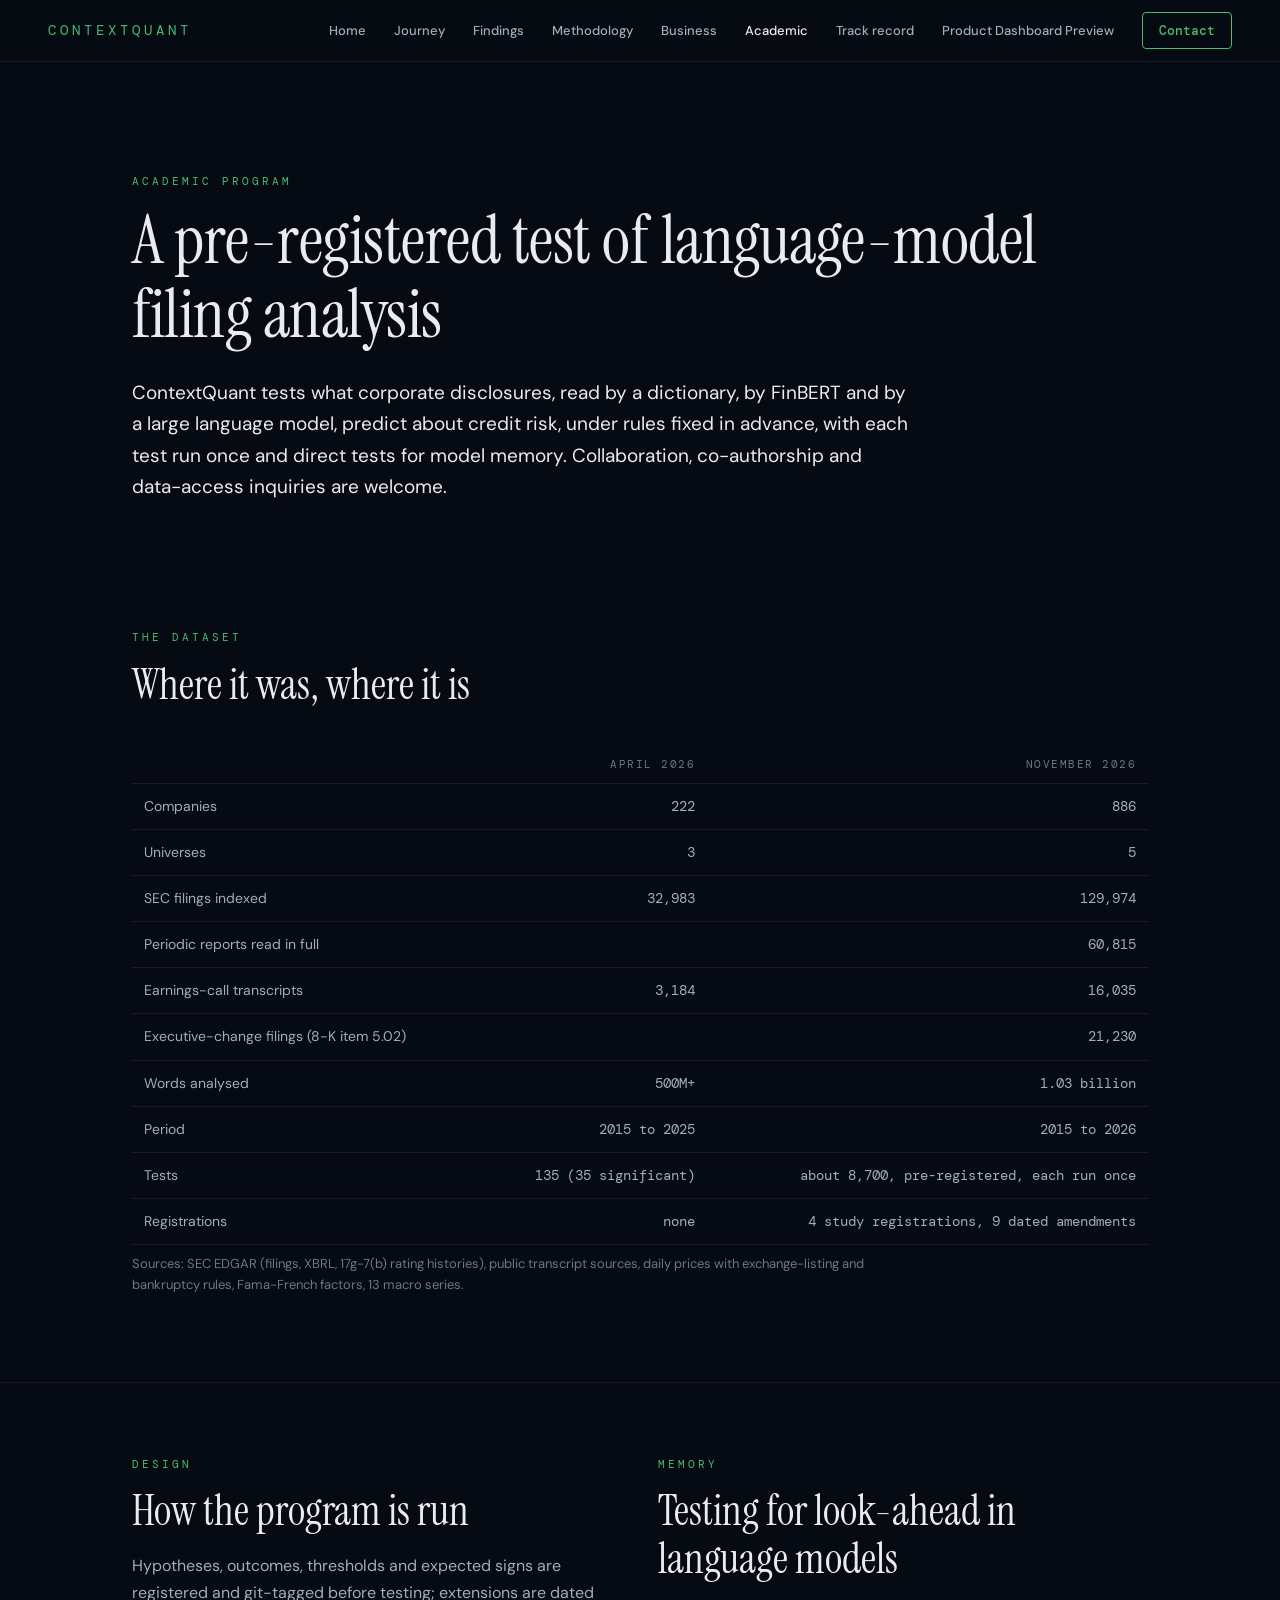
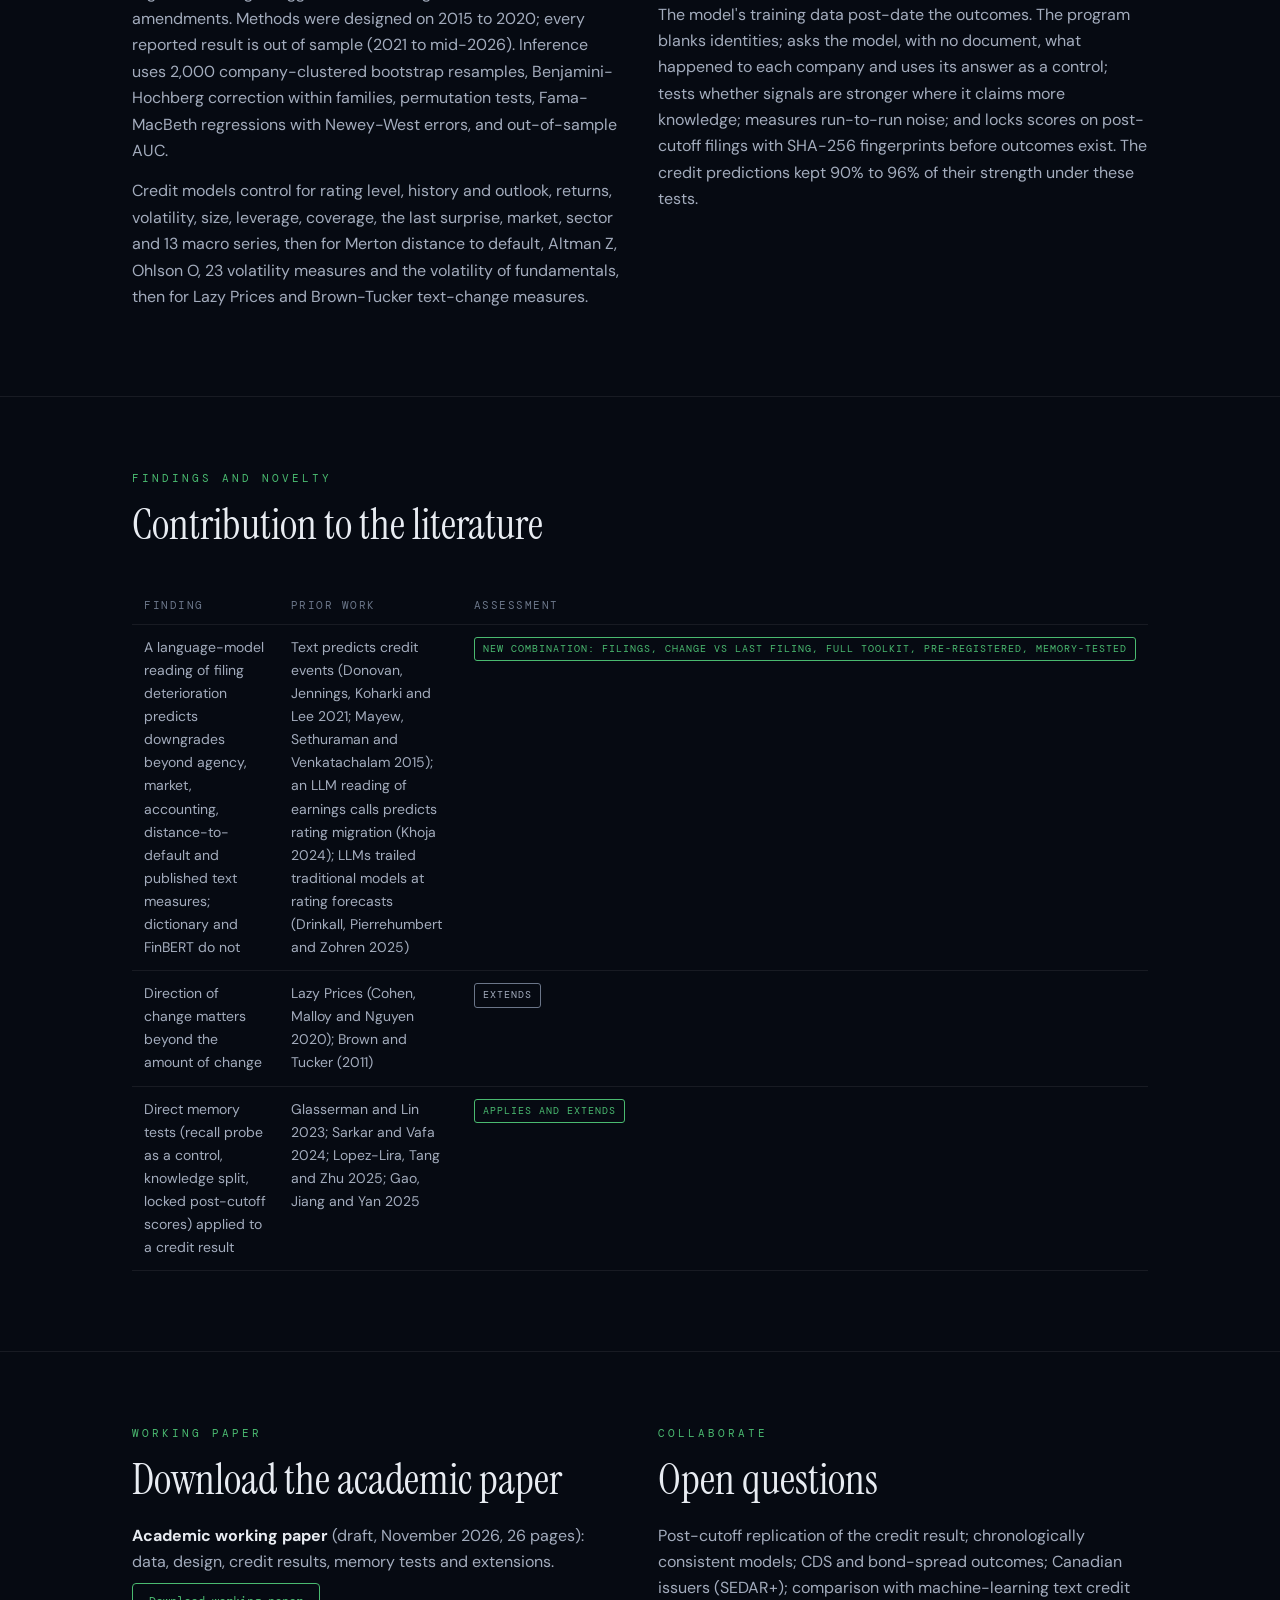
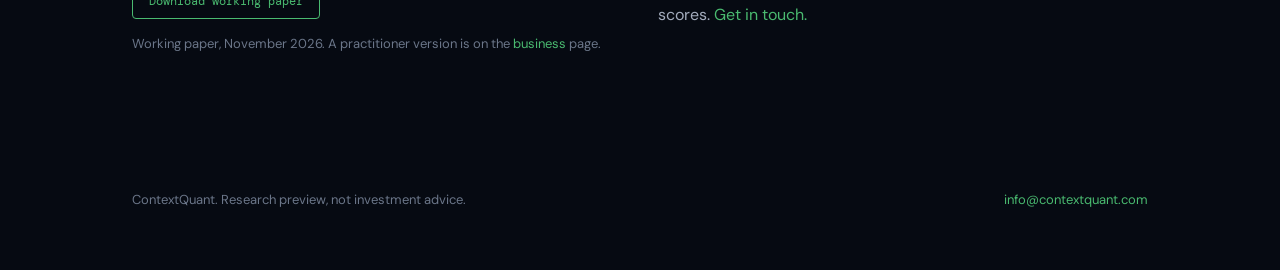
==== commit 3a217d0a: "Academic page: novelty row updated Co-Authored-By: Claude Opus 5.5 <noreply@anthropic.com> Claude-Se" ====
--- a/academic.html
+++ b/academic.html
@@ -78,7 +78,7 @@
     <h2>Contribution to the literature</h2>
     <div class="table-wrap"><table>
       <tr><th>Finding</th><th>Prior work</th><th>Assessment</th></tr>
-      <tr><td>A language-model reading of filing deterioration predicts downgrades beyond agency, market, accounting, distance-to-default and published text measures; dictionary and FinBERT do not</td><td>Text predicts credit events (Donovan, Jennings, Koharki and Lee 2021; Mayew, Sethuraman and Venkatachalam 2015); LLMs lost to traditional rating models (Drinkall et al. 2024)</td><td><span class="badge b-strong">Likely new</span></td></tr>
+      <tr><td>A language-model reading of filing deterioration predicts downgrades beyond agency, market, accounting, distance-to-default and published text measures; dictionary and FinBERT do not</td><td>Text predicts credit events (Donovan, Jennings, Koharki and Lee 2021; Mayew, Sethuraman and Venkatachalam 2015); an LLM reading of earnings calls predicts rating migration (Khoja 2024); LLMs trailed traditional models at rating forecasts (Drinkall, Pierrehumbert and Zohren 2025)</td><td><span class="badge b-strong">New combination: filings, change vs last filing, full toolkit, pre-registered, memory-tested</span></td></tr>
       <tr><td>Direction of change matters beyond the amount of change</td><td>Lazy Prices (Cohen, Malloy and Nguyen 2020); Brown and Tucker (2011)</td><td><span class="badge b-wait">Extends</span></td></tr>
       <tr><td>Direct memory tests (recall probe as a control, knowledge split, locked post-cutoff scores) applied to a credit result</td><td>Glasserman and Lin 2023; Sarkar and Vafa 2024; Lopez-Lira, Tang and Zhu 2025; Gao, Jiang and Yan 2025</td><td><span class="badge b-strong">Applies and extends</span></td></tr>
     </table></div>
